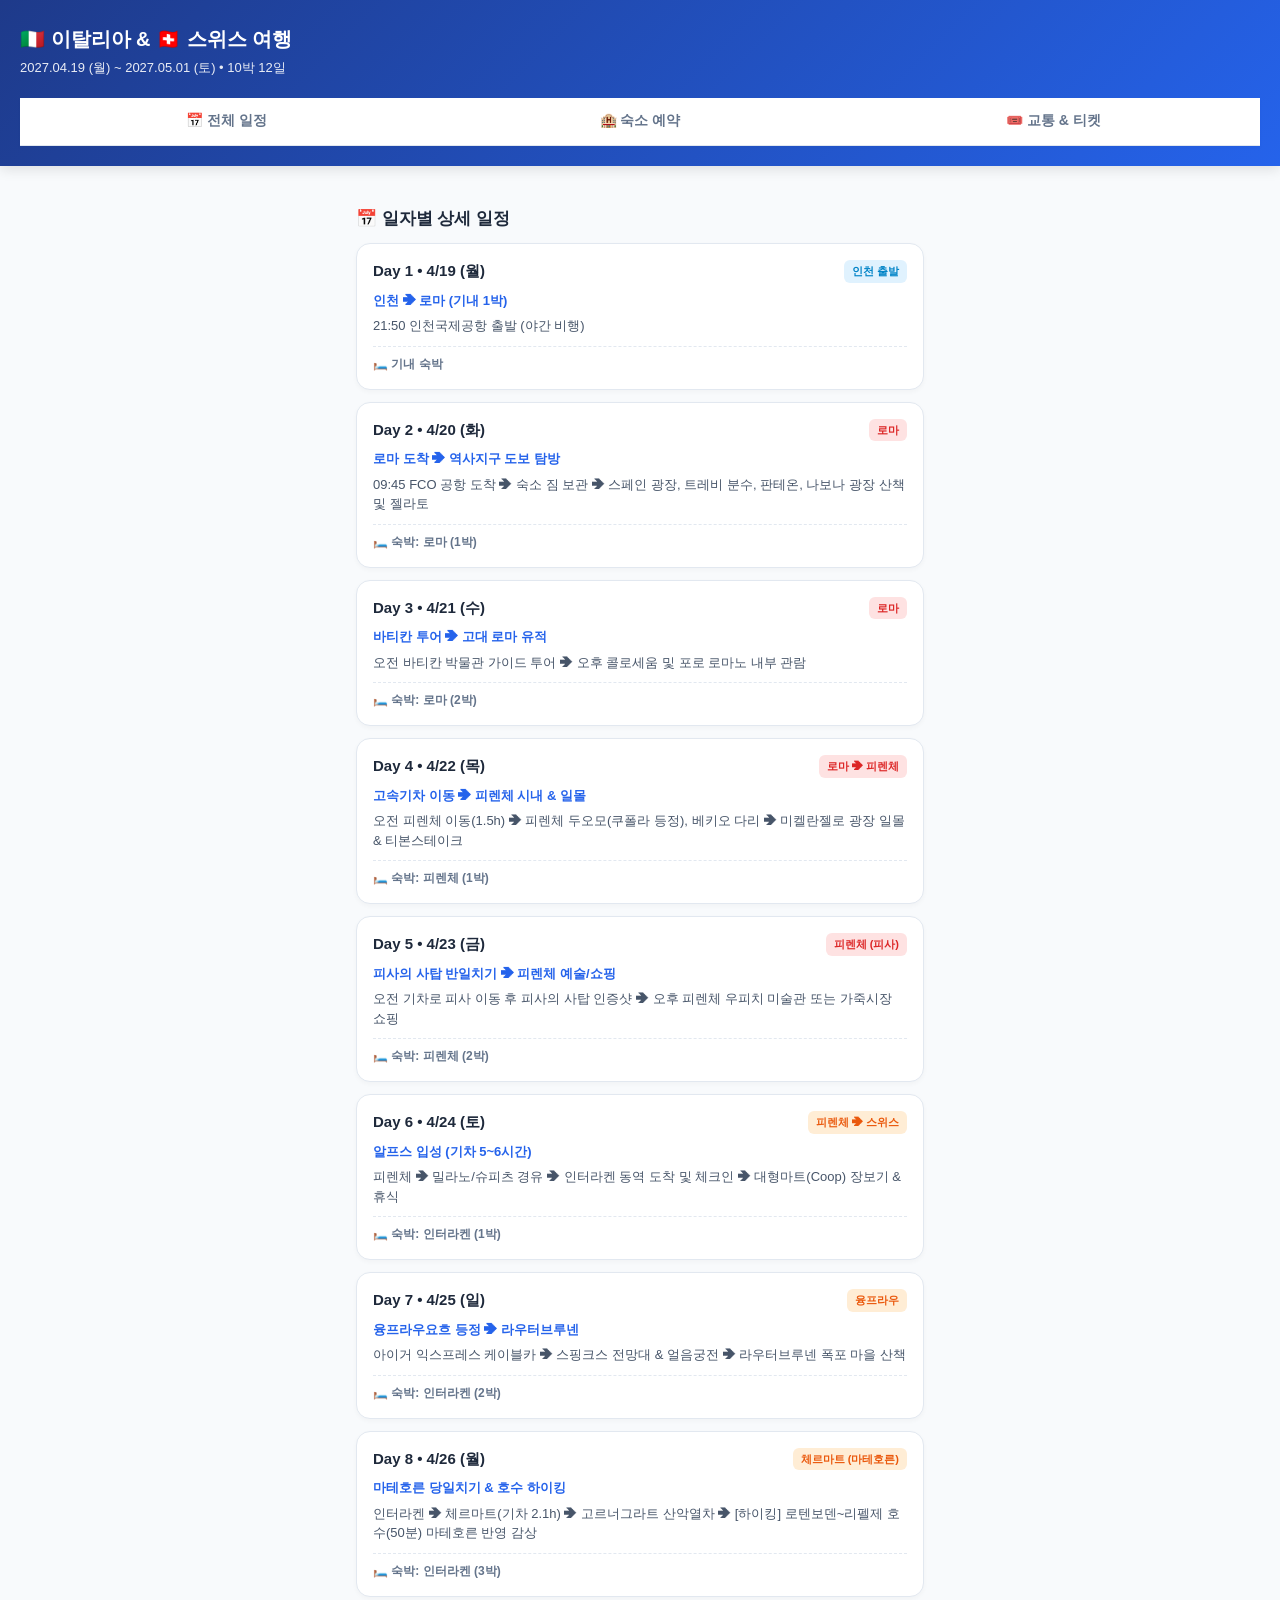
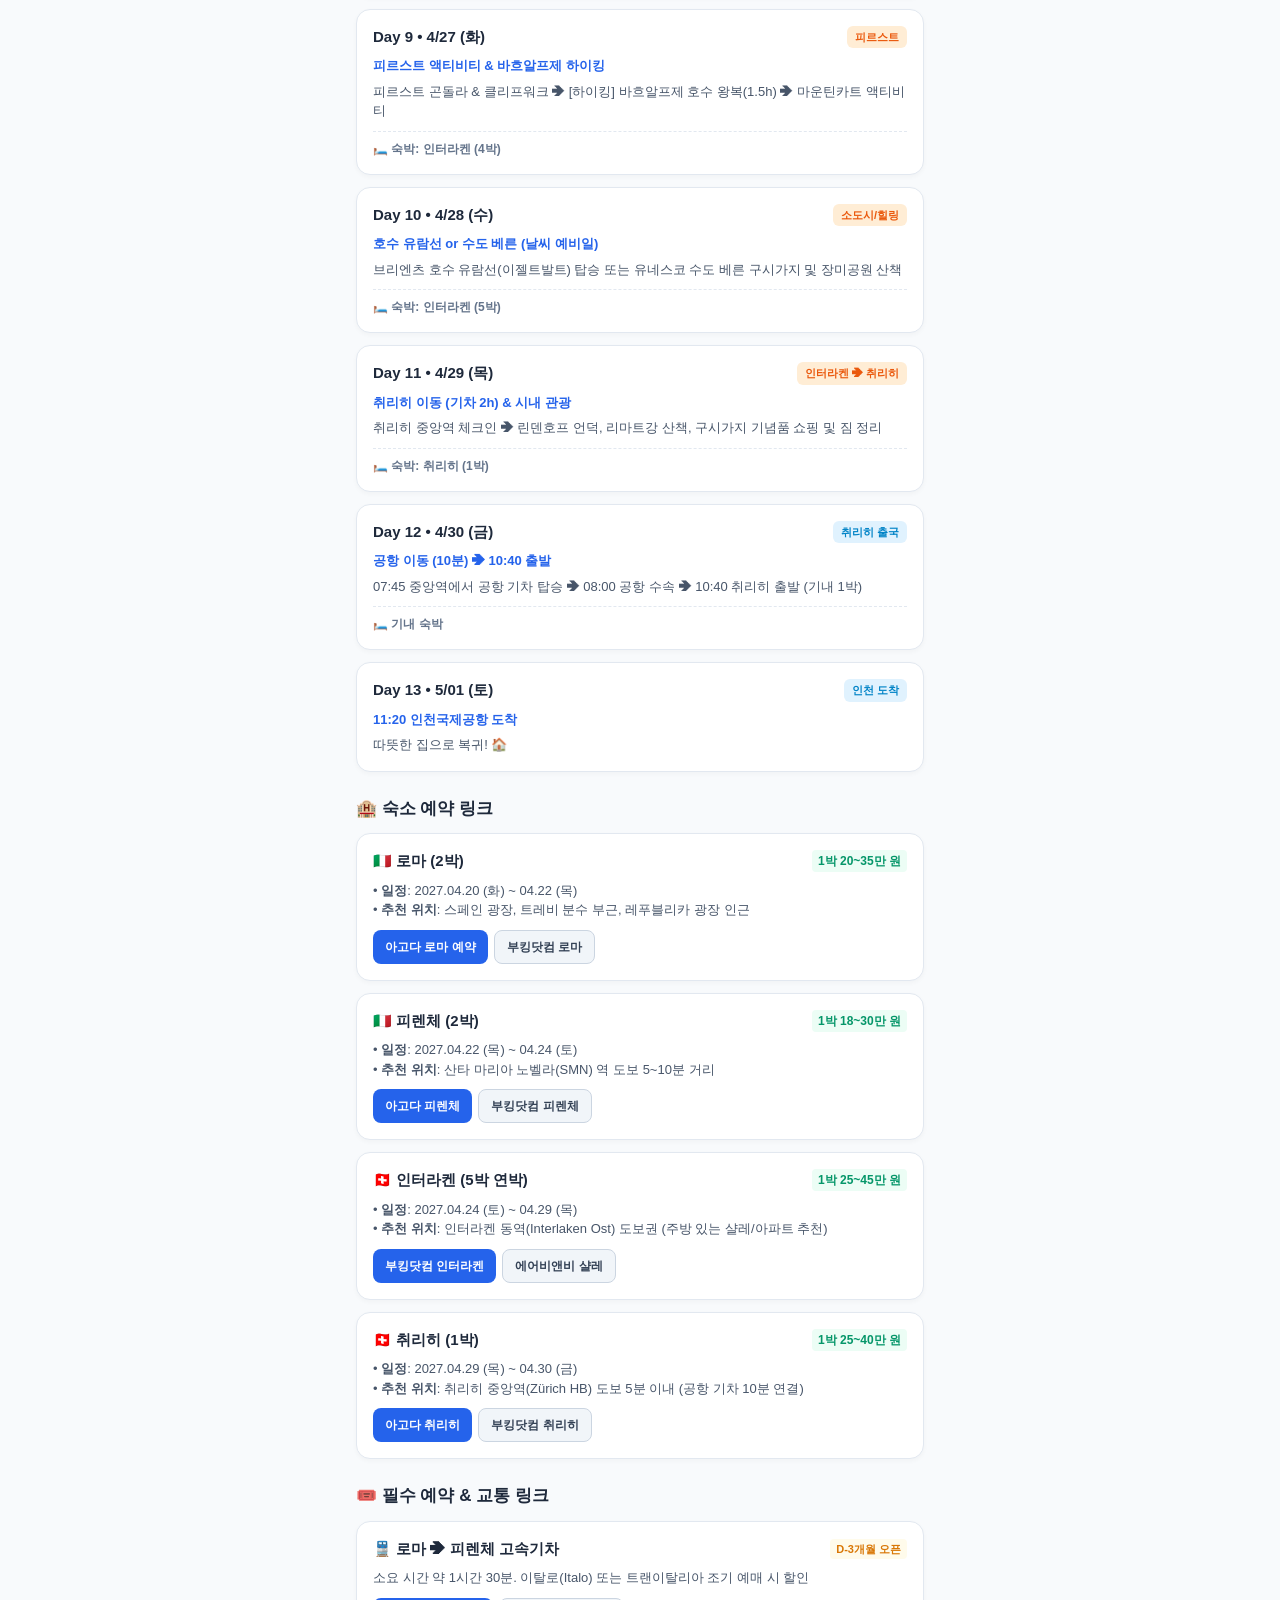
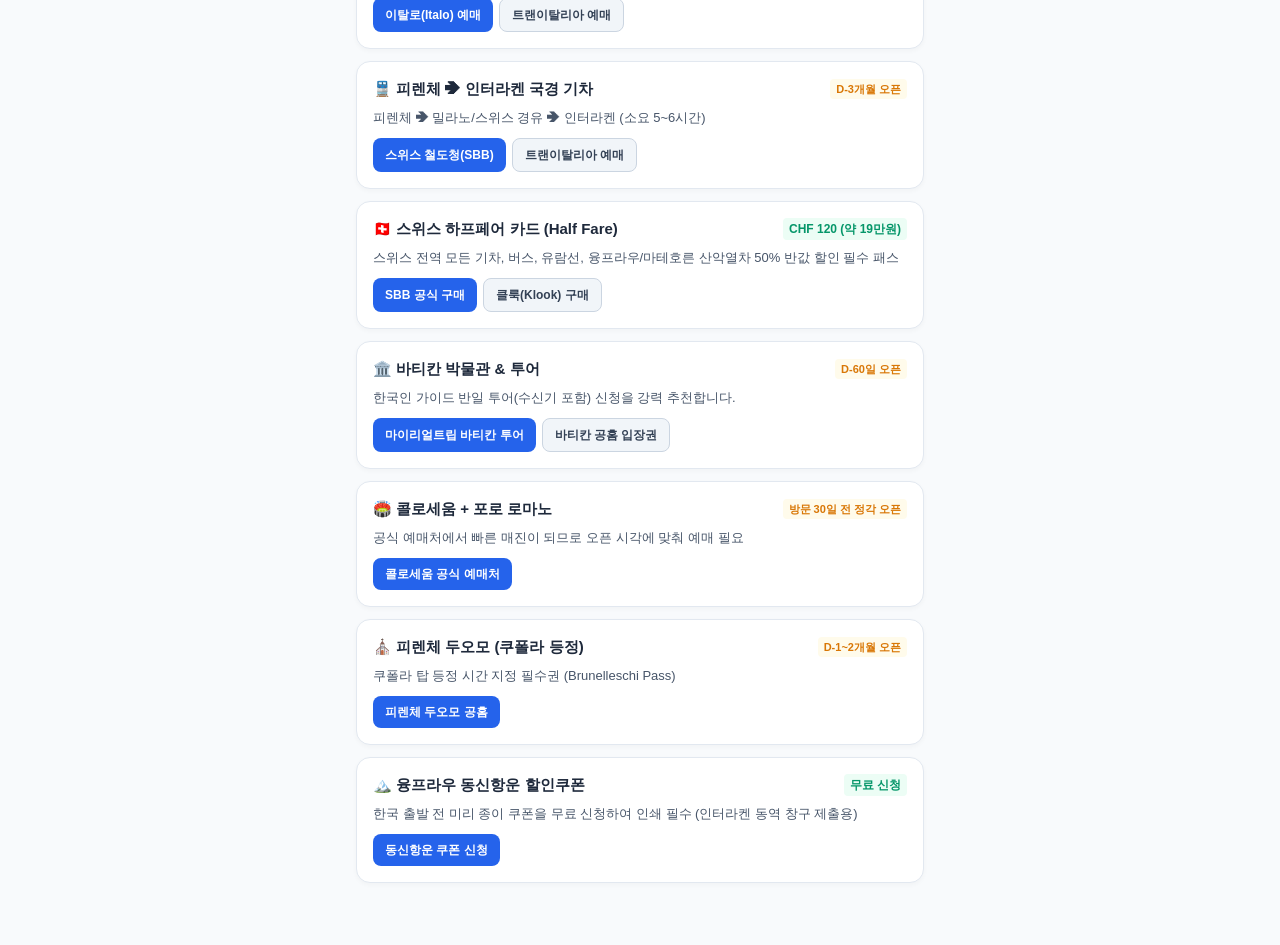
==== travel.html @ 0c8acf74 "Add files via upload" ====
<!DOCTYPE html>
<html lang="ko">
    <head>
        <meta charset="UTF-8">
        <meta
            name="viewport"
            content="width=device-width, initial-scale=1.0, maximum-scale=1.0, user-scalable=no">
        <title>이탈리아 & 스위스 10박 12일 여행 가이드</title>
        <style>
            :root {
                --primary: #2563eb;
                --primary-dark: #1d4ed8;
                --bg: #f8fafc;
                --card-bg: #ffffff;
                --text: #1e293b;
                --text-muted: #64748b;
                --border: #e2e8f0;
                --accent-it: #dc2626;
                --accent-ch: #ea580c;
            }
            * {
                box-sizing: border-box;
                margin: 0;
                padding: 0;
                -webkit-tap-highlight-color: transparent;
            }
            body {
                font-family: -apple-system, BlinkMacSystemFont, "Apple SD Gothic Neo", "Pretendard", "Malgun Gothic", sans-serif;
                background-color: var(--bg);
                color: var(--text);
                line-height: 1.5;
                padding-bottom: 50px;
            }
            header {
                background: linear-gradient(135deg, #1e3a8a, #2563eb);
                color: white;
                padding: 24px 20px 20px;
                position: sticky;
                top: 0;
                z-index: 100;
                box-shadow: 0 4px 12px rgba(0,0,0,0.1);
            }
            header h1 {
                font-size: 20px;
                font-weight: 800;
                margin-bottom: 4px;
            }
            header p {
                font-size: 13px;
                opacity: 0.9;
            }

            .nav-tabs {
                display: flex;
                background: white;
                border-bottom: 1px solid var(--border);
                position: sticky;
                top: 73px;
                z-index: 99;
                box-shadow: 0 2px 4px rgba(0,0,0,0.03);
            }
            .nav-tab {
                flex: 1;
                text-align: center;
                padding: 12px 0;
                font-size: 14px;
                font-weight: 700;
                color: var(--text-muted);
                text-decoration: none;
                border-bottom: 2px solid transparent;
            }
            /* .nav-tab.active {
                color: var(--primary);
                border-bottom-color: var(--primary);
            } */

            .container {
                padding: 16px 16px 0;
                max-width: 600px;
                margin: 0 auto;
            }
            .section-title {
                font-size: 17px;
                font-weight: 800;
                margin: 24px 0 12px;
                display: flex;
                align-items: center;
                gap: 6px;
            }

            /* 카드 스타일 */
            .card {
                background: var(--card-bg);
                border-radius: 14px;
                padding: 16px;
                margin-bottom: 12px;
                border: 1px solid var(--border);
                box-shadow: 0 2px 5px rgba(0,0,0,0.03);
            }
            .day-header {
                display: flex;
                justify-content: space-between;
                align-items: center;
                margin-bottom: 8px;
            }
            .badge {
                font-size: 11px;
                font-weight: 700;
                padding: 3px 8px;
                border-radius: 6px;
            }
            .badge-it {
                background: #fee2e2;
                color: var(--accent-it);
            }
            .badge-ch {
                background: #ffedd5;
                color: var(--accent-ch);
            }
            .badge-flight {
                background: #e0f2fe;
                color: #0284c7;
            }

            .day-title {
                font-size: 15px;
                font-weight: 700;
                color: var(--text);
            }
            .day-date {
                font-size: 12px;
                color: var(--text-muted);
            }
            .day-route {
                font-size: 13px;
                font-weight: 600;
                color: var(--primary);
                margin: 4px 0 6px;
            }
            .day-desc {
                font-size: 13px;
                color: #475569;
            }
            .day-stay {
                margin-top: 10px;
                padding-top: 8px;
                border-top: 1px dashed var(--border);
                font-size: 12px;
                font-weight: 600;
                color: #64748b;
                display: flex;
                align-items: center;
                gap: 4px;
            }

            /* 예약 링크 및 버튼 */
            .btn-group {
                display: flex;
                flex-wrap: wrap;
                gap: 6px;
                margin-top: 10px;
            }
            .btn {
                display: inline-flex;
                align-items: center;
                gap: 4px;
                background-color: #f1f5f9;
                color: #334155;
                font-size: 12px;
                font-weight: 700;
                padding: 7px 12px;
                border-radius: 8px;
                text-decoration: none;
                border: 1px solid #cbd5e1;
            }
            .btn-primary {
                background-color: var(--primary);
                color: white;
                border: none;
            }
            .btn:active {
                opacity: 0.8;
            }

            /* 가격 및 비고 태그 */
            .price-tag {
                font-size: 12px;
                font-weight: 700;
                color: #059669;
                background: #ecfdf5;
                padding: 2px 6px;
                border-radius: 4px;
            }
            .timing-tag {
                font-size: 11px;
                color: #d97706;
                background: #fffbeb;
                padding: 2px 6px;
                border-radius: 4px;
                font-weight: 600;
            }
        </style>
    </head>
    <body>

        <header>
            <h1>🇮🇹 이탈리아 & 🇨🇭 스위스 여행</h1>
            <p>2027.04.19 (월) ~ 2027.05.01 (토) • 10박 12일</p>
            <nav class="nav-tabs" style="margin-top: 20px;">
                <a href="#schedule" class="nav-tab active">📅 전체 일정</a>
                <a href="#stays" class="nav-tab">🏨 숙소 예약</a>
                <a href="#tickets" class="nav-tab">🎟️ 교통 & 티켓</a>
            </nav>
        </header>

        

        <div class="container">

            <!-- 1. 일자별 상세 일정 -->
            <h2 class="section-title" id="schedule">📅 일자별 상세 일정</h2>

            <div class="card">
                <div class="day-header">
                    <span class="day-title">Day 1 • 4/19 (월)</span>
                    <span class="badge badge-flight">인천 출발</span>
                </div>
                <div class="day-route">인천 ➔ 로마 (기내 1박)</div>
                <div class="day-desc">21:50 인천국제공항 출발 (야간 비행)</div>
                <div class="day-stay">🛏️ 기내 숙박</div>
            </div>

            <div class="card">
                <div class="day-header">
                    <span class="day-title">Day 2 • 4/20 (화)</span>
                    <span class="badge badge-it">로마</span>
                </div>
                <div class="day-route">로마 도착 ➔ 역사지구 도보 탐방</div>
                <div class="day-desc">09:45 FCO 공항 도착 ➔ 숙소 짐 보관 ➔ 스페인 광장, 트레비 분수, 판테온, 나보나 광장 산책 및 젤라토</div>
                <div class="day-stay">🛏️ 숙박: 로마 (1박)</div>
            </div>

            <div class="card">
                <div class="day-header">
                    <span class="day-title">Day 3 • 4/21 (수)</span>
                    <span class="badge badge-it">로마</span>
                </div>
                <div class="day-route">바티칸 투어 ➔ 고대 로마 유적</div>
                <div class="day-desc">오전 바티칸 박물관 가이드 투어 ➔ 오후 콜로세움 및 포로 로마노 내부 관람</div>
                <div class="day-stay">🛏️ 숙박: 로마 (2박)</div>
            </div>

            <div class="card">
                <div class="day-header">
                    <span class="day-title">Day 4 • 4/22 (목)</span>
                    <span class="badge badge-it">로마 ➔ 피렌체</span>
                </div>
                <div class="day-route">고속기차 이동 ➔ 피렌체 시내 & 일몰</div>
                <div class="day-desc">오전 피렌체 이동(1.5h) ➔ 피렌체 두오모(쿠폴라 등정), 베키오 다리 ➔ 미켈란젤로 광장 일몰 & 티본스테이크</div>
                <div class="day-stay">🛏️ 숙박: 피렌체 (1박)</div>
            </div>

            <div class="card">
                <div class="day-header">
                    <span class="day-title">Day 5 • 4/23 (금)</span>
                    <span class="badge badge-it">피렌체 (피사)</span>
                </div>
                <div class="day-route">피사의 사탑 반일치기 ➔ 피렌체 예술/쇼핑</div>
                <div class="day-desc">오전 기차로 피사 이동 후 피사의 사탑 인증샷 ➔ 오후 피렌체 우피치 미술관 또는 가죽시장 쇼핑</div>
                <div class="day-stay">🛏️ 숙박: 피렌체 (2박)</div>
            </div>

            <div class="card">
                <div class="day-header">
                    <span class="day-title">Day 6 • 4/24 (토)</span>
                    <span class="badge badge-ch">피렌체 ➔ 스위스</span>
                </div>
                <div class="day-route">알프스 입성 (기차 5~6시간)</div>
                <div class="day-desc">피렌체 ➔ 밀라노/슈피츠 경유 ➔ 인터라켄 동역 도착 및 체크인 ➔ 대형마트(Coop) 장보기 & 휴식</div>
                <div class="day-stay">🛏️ 숙박: 인터라켄 (1박)</div>
            </div>

            <div class="card">
                <div class="day-header">
                    <span class="day-title">Day 7 • 4/25 (일)</span>
                    <span class="badge badge-ch">융프라우</span>
                </div>
                <div class="day-route">융프라우요흐 등정 ➔ 라우터브루넨</div>
                <div class="day-desc">아이거 익스프레스 케이블카 ➔ 스핑크스 전망대 & 얼음궁전 ➔ 라우터브루넨 폭포 마을 산책</div>
                <div class="day-stay">🛏️ 숙박: 인터라켄 (2박)</div>
            </div>

            <div class="card">
                <div class="day-header">
                    <span class="day-title">Day 8 • 4/26 (월)</span>
                    <span class="badge badge-ch">체르마트 (마테호른)</span>
                </div>
                <div class="day-route">마테호른 당일치기 & 호수 하이킹</div>
                <div class="day-desc">인터라켄 ➔ 체르마트(기차 2.1h) ➔ 고르너그라트 산악열차 ➔ [하이킹] 로텐보덴~리펠제 호수(50분) 마테호른 반영 감상</div>
                <div class="day-stay">🛏️ 숙박: 인터라켄 (3박)</div>
            </div>

            <div class="card">
                <div class="day-header">
                    <span class="day-title">Day 9 • 4/27 (화)</span>
                    <span class="badge badge-ch">피르스트</span>
                </div>
                <div class="day-route">피르스트 액티비티 & 바흐알프제 하이킹</div>
                <div class="day-desc">피르스트 곤돌라 & 클리프워크 ➔ [하이킹] 바흐알프제 호수 왕복(1.5h) ➔ 마운틴카트 액티비티</div>
                <div class="day-stay">🛏️ 숙박: 인터라켄 (4박)</div>
            </div>

            <div class="card">
                <div class="day-header">
                    <span class="day-title">Day 10 • 4/28 (수)</span>
                    <span class="badge badge-ch">소도시/힐링</span>
                </div>
                <div class="day-route">호수 유람선 or 수도 베른 (날씨 예비일)</div>
                <div class="day-desc">브리엔츠 호수 유람선(이젤트발트) 탑승 또는 유네스코 수도 베른 구시가지 및 장미공원 산책</div>
                <div class="day-stay">🛏️ 숙박: 인터라켄 (5박)</div>
            </div>

            <div class="card">
                <div class="day-header">
                    <span class="day-title">Day 11 • 4/29 (목)</span>
                    <span class="badge badge-ch">인터라켄 ➔ 취리히</span>
                </div>
                <div class="day-route">취리히 이동 (기차 2h) & 시내 관광</div>
                <div class="day-desc">취리히 중앙역 체크인 ➔ 린덴호프 언덕, 리마트강 산책, 구시가지 기념품 쇼핑 및 짐 정리</div>
                <div class="day-stay">🛏️ 숙박: 취리히 (1박)</div>
            </div>

            <div class="card">
                <div class="day-header">
                    <span class="day-title">Day 12 • 4/30 (금)</span>
                    <span class="badge badge-flight">취리히 출국</span>
                </div>
                <div class="day-route">공항 이동 (10분) ➔ 10:40 출발</div>
                <div class="day-desc">07:45 중앙역에서 공항 기차 탑승 ➔ 08:00 공항 수속 ➔ 10:40 취리히 출발 (기내 1박)</div>
                <div class="day-stay">🛏️ 기내 숙박</div>
            </div>

            <div class="card">
                <div class="day-header">
                    <span class="day-title">Day 13 • 5/01 (토)</span>
                    <span class="badge badge-flight">인천 도착</span>
                </div>
                <div class="day-route">11:20 인천국제공항 도착</div>
                <div class="day-desc">따뜻한 집으로 복귀! 🏠</div>
            </div>

            <!-- 2. 숙소 예약 관리 & 링크 -->
            <h2 class="section-title" id="stays">🏨 숙소 예약 링크</h2>

            <div class="card">
                <div class="day-header">
                    <span class="day-title">🇮🇹 로마 (2박)</span>
                    <span class="price-tag">1박 20~35만 원</span>
                </div>
                <div class="day-desc">
                    •
                    <b>일정</b>: 2027.04.20 (화) ~ 04.22 (목)<br>
                    •
                    <b>추천 위치</b>: 스페인 광장, 트레비 분수 부근, 레푸블리카 광장 인근
                </div>
                <div class="btn-group">
                    <a href="https://www.agoda.com" target="_blank" class="btn btn-primary">아고다 로마 예약</a>
                    <a href="https://www.booking.com" target="_blank" class="btn">부킹닷컴 로마</a>
                </div>
            </div>

            <div class="card">
                <div class="day-header">
                    <span class="day-title">🇮🇹 피렌체 (2박)</span>
                    <span class="price-tag">1박 18~30만 원</span>
                </div>
                <div class="day-desc">
                    •
                    <b>일정</b>: 2027.04.22 (목) ~ 04.24 (토)<br>
                    •
                    <b>추천 위치</b>: 산타 마리아 노벨라(SMN) 역 도보 5~10분 거리
                </div>
                <div class="btn-group">
                    <a href="https://www.agoda.com" target="_blank" class="btn btn-primary">아고다 피렌체</a>
                    <a href="https://www.booking.com" target="_blank" class="btn">부킹닷컴 피렌체</a>
                </div>
            </div>

            <div class="card">
                <div class="day-header">
                    <span class="day-title">🇨🇭 인터라켄 (5박 연박)</span>
                    <span class="price-tag">1박 25~45만 원</span>
                </div>
                <div class="day-desc">
                    •
                    <b>일정</b>: 2027.04.24 (토) ~ 04.29 (목)<br>
                    •
                    <b>추천 위치</b>: 인터라켄 동역(Interlaken Ost) 도보권 (주방 있는 샬레/아파트 추천)
                </div>
                <div class="btn-group">
                    <a href="https://www.booking.com" target="_blank" class="btn btn-primary">부킹닷컴 인터라켄</a>
                    <a href="https://www.airbnb.co.kr" target="_blank" class="btn">에어비앤비 샬레</a>
                </div>
            </div>

            <div class="card">
                <div class="day-header">
                    <span class="day-title">🇨🇭 취리히 (1박)</span>
                    <span class="price-tag">1박 25~40만 원</span>
                </div>
                <div class="day-desc">
                    •
                    <b>일정</b>: 2027.04.29 (목) ~ 04.30 (금)<br>
                    •
                    <b>추천 위치</b>: 취리히 중앙역(Zürich HB) 도보 5분 이내 (공항 기차 10분 연결)
                </div>
                <div class="btn-group">
                    <a href="https://www.agoda.com" target="_blank" class="btn btn-primary">아고다 취리히</a>
                    <a href="https://www.booking.com" target="_blank" class="btn">부킹닷컴 취리히</a>
                </div>
            </div>

            <!-- 3. 사전 예약 & 티켓 링크 -->
            <h2 class="section-title" id="tickets">🎟️ 필수 예약 & 교통 링크</h2>

            <!-- 이탈리아 교통 -->
            <div class="card">
                <div class="day-header">
                    <span class="day-title">🚆 로마 ➔ 피렌체 고속기차</span>
                    <span class="timing-tag">D-3개월 오픈</span>
                </div>
                <div class="day-desc">소요 시간 약 1시간 30분. 이탈로(Italo) 또는 트랜이탈리아 조기 예매 시 할인</div>
                <div class="btn-group">
                    <a href="https://www.italotreno.it/en" target="_blank" class="btn btn-primary">이탈로(Italo) 예매</a>
                    <a href="https://www.trenitalia.com/en.html" target="_blank" class="btn">트랜이탈리아 예매</a>
                </div>
            </div>

            <!-- 스위스 이동 기차 -->
            <div class="card">
                <div class="day-header">
                    <span class="day-title">🚆 피렌체 ➔ 인터라켄 국경 기차</span>
                    <span class="timing-tag">D-3개월 오픈</span>
                </div>
                <div class="day-desc">피렌체 ➔ 밀라노/스위스 경유 ➔ 인터라켄 (소요 5~6시간)</div>
                <div class="btn-group">
                    <a href="https://www.sbb.ch/en" target="_blank" class="btn btn-primary">스위스 철도청(SBB)</a>
                    <a href="https://www.trenitalia.com/en.html" target="_blank" class="btn">트랜이탈리아 예매</a>
                </div>
            </div>

            <!-- 스위스 하프페어 카드 -->
            <div class="card">
                <div class="day-header">
                    <span class="day-title">🇨🇭 스위스 하프페어 카드 (Half Fare)</span>
                    <span class="price-tag">CHF 120 (약 19만원)</span>
                </div>
                <div class="day-desc">스위스 전역 모든 기차, 버스, 유람선, 융프라우/마테호른 산악열차 50% 반값 할인 필수 패스</div>
                <div class="btn-group">
                    <a
                        href="https://www.sbb.ch/en/tickets-offers/tickets/guests-abroad/swiss-halffare-card.html"
                        target="_blank"
                        class="btn btn-primary">SBB 공식 구매</a>
                    <a href="https://www.klook.com" target="_blank" class="btn">클룩(Klook) 구매</a>
                </div>
            </div>

            <!-- 바티칸 박물관 -->
            <div class="card">
                <div class="day-header">
                    <span class="day-title">🏛️ 바티칸 박물관 & 투어</span>
                    <span class="timing-tag">D-60일 오픈</span>
                </div>
                <div class="day-desc">한국인 가이드 반일 투어(수신기 포함) 신청을 강력 추천합니다.</div>
                <div class="btn-group">
                    <a href="https://www.myrealtrip.com" target="_blank" class="btn btn-primary">마이리얼트립 바티칸 투어</a>
                    <a href="https://tickets.museivaticani.va/" target="_blank" class="btn">바티칸 공홈 입장권</a>
                </div>
            </div>

            <!-- 콜로세움 -->
            <div class="card">
                <div class="day-header">
                    <span class="day-title">🏟️ 콜로세움 + 포로 로마노</span>
                    <span class="timing-tag">방문 30일 전 정각 오픈</span>
                </div>
                <div class="day-desc">공식 예매처에서 빠른 매진이 되므로 오픈 시각에 맞춰 예매 필요</div>
                <div class="btn-group">
                    <a
                        href="https://ticketing.colosseo.it/"
                        target="_blank"
                        class="btn btn-primary">콜로세움 공식 예매처</a>
                </div>
            </div>

            <!-- 피렌체 두오모 -->
            <div class="card">
                <div class="day-header">
                    <span class="day-title">⛪ 피렌체 두오모 (쿠폴라 등정)</span>
                    <span class="timing-tag">D-1~2개월 오픈</span>
                </div>
                <div class="day-desc">쿠폴라 탑 등정 시간 지정 필수권 (Brunelleschi Pass)</div>
                <div class="btn-group">
                    <a
                        href="https://duomo.firenze.it/en/home"
                        target="_blank"
                        class="btn btn-primary">피렌체 두오모 공홈</a>
                </div>
            </div>

            <!-- 융프라우 할인쿠폰 -->
            <div class="card">
                <div class="day-header">
                    <span class="day-title">🏔️ 융프라우 동신항운 할인쿠폰</span>
                    <span class="price-tag">무료 신청</span>
                </div>
                <div class="day-desc">한국 출발 전 미리 종이 쿠폰을 무료 신청하여 인쇄 필수 (인터라켄 동역 창구 제출용)</div>
                <div class="btn-group">
                    <a href="https://www.jungfrau.co.kr/" target="_blank" class="btn btn-primary">동신항운 쿠폰 신청</a>
                </div>
            </div>

        </div>

    </body>
</html>
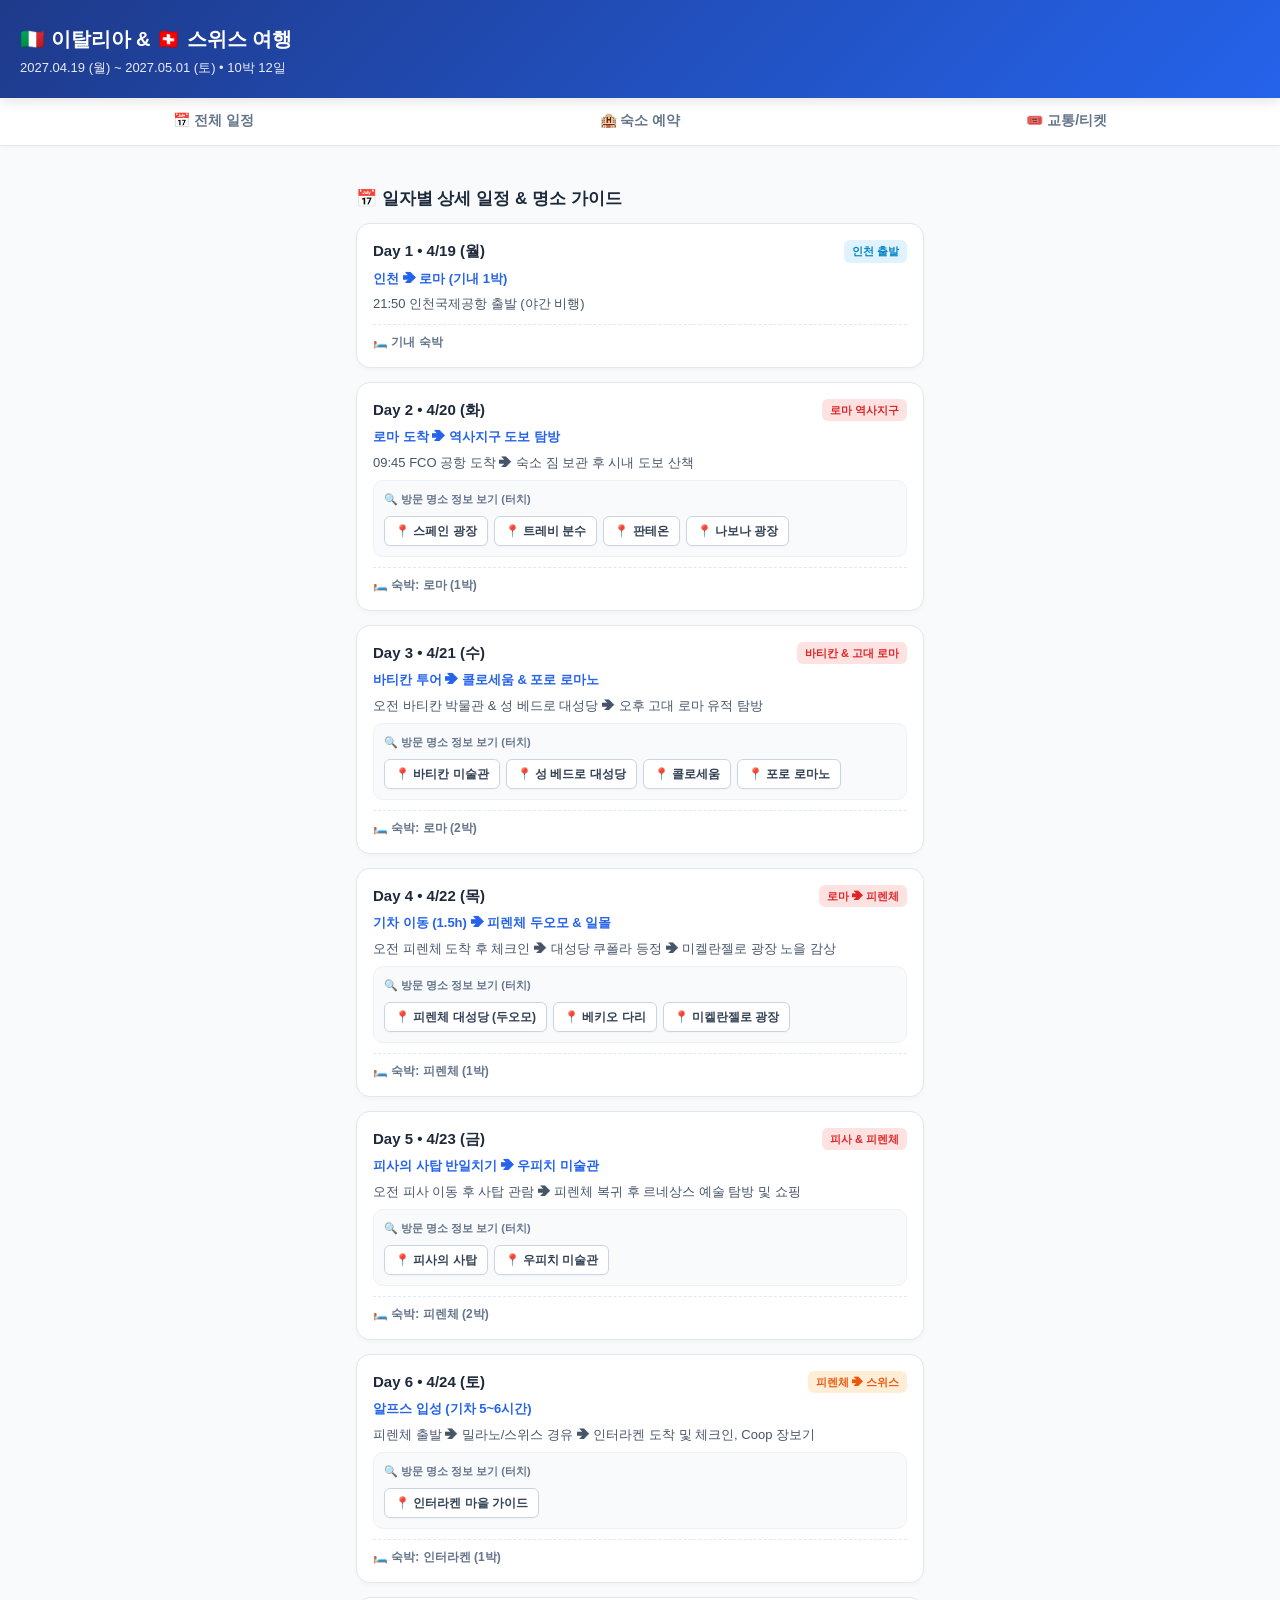
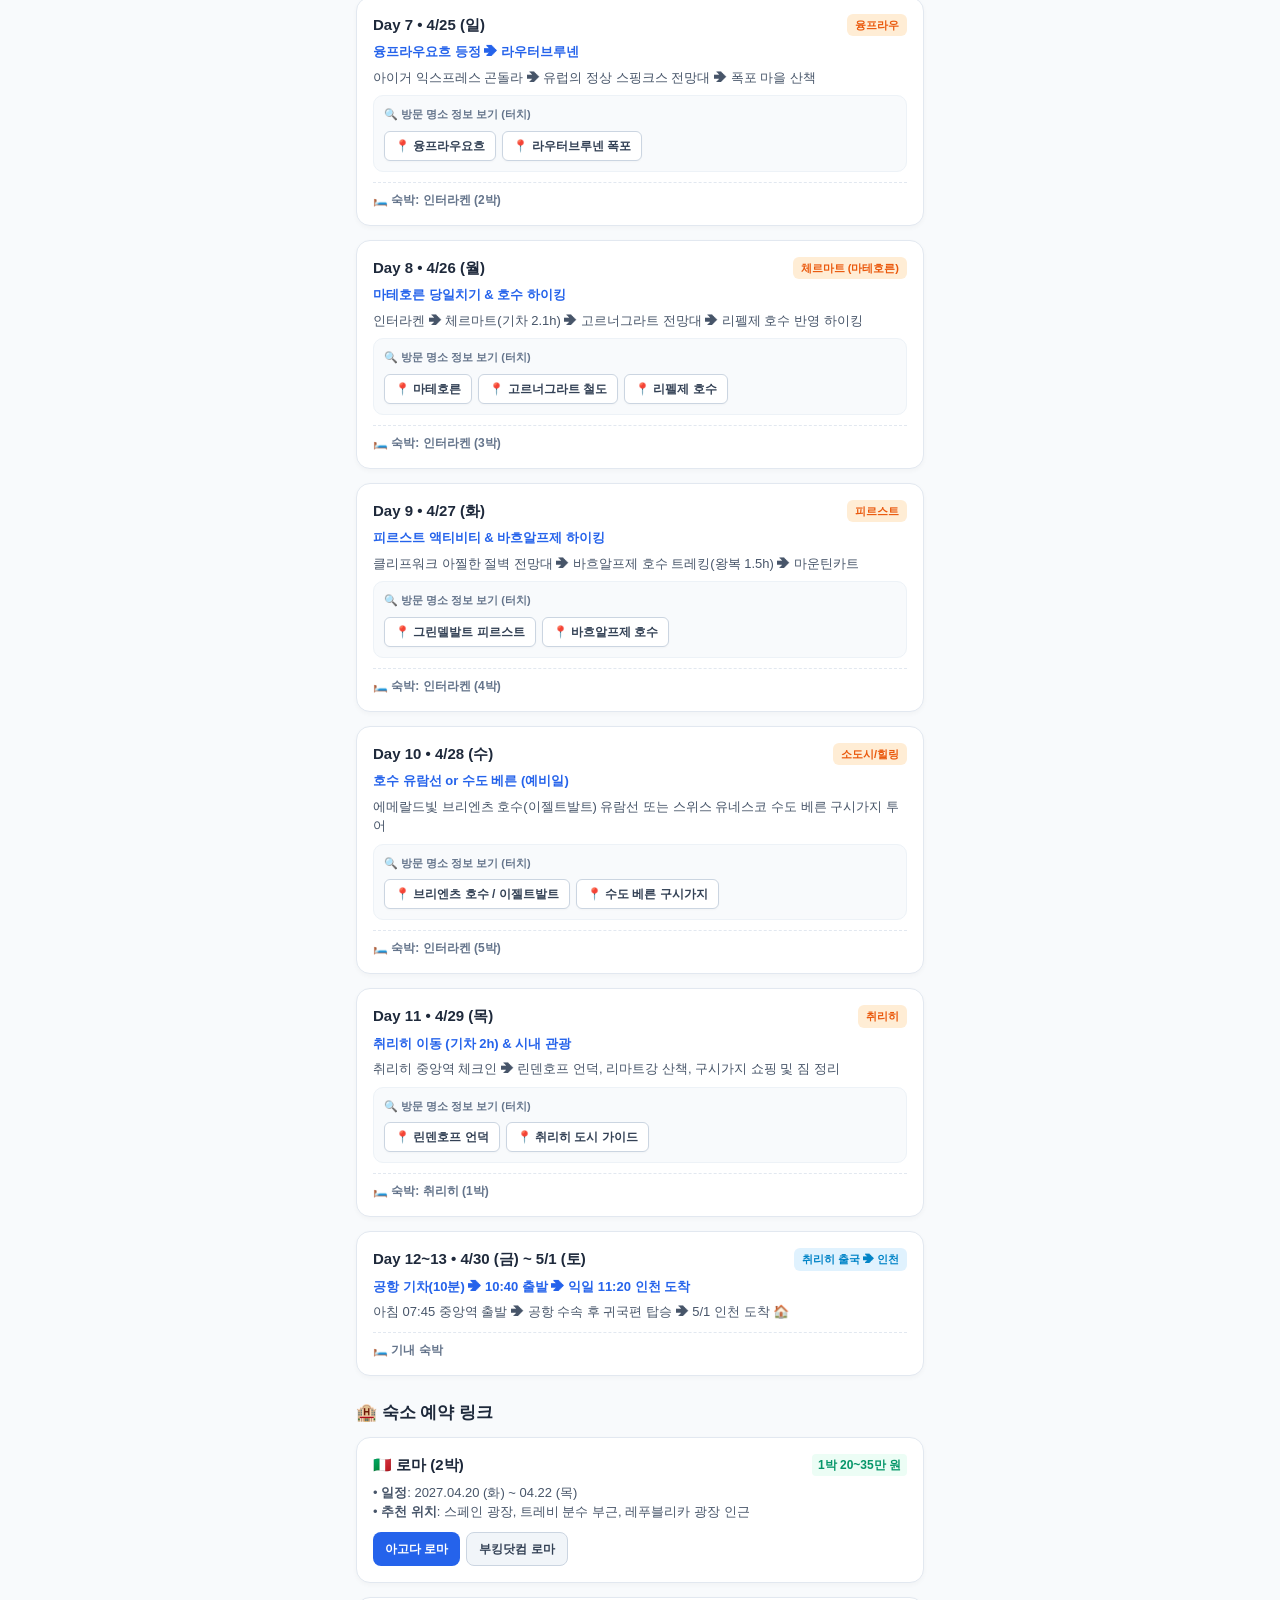
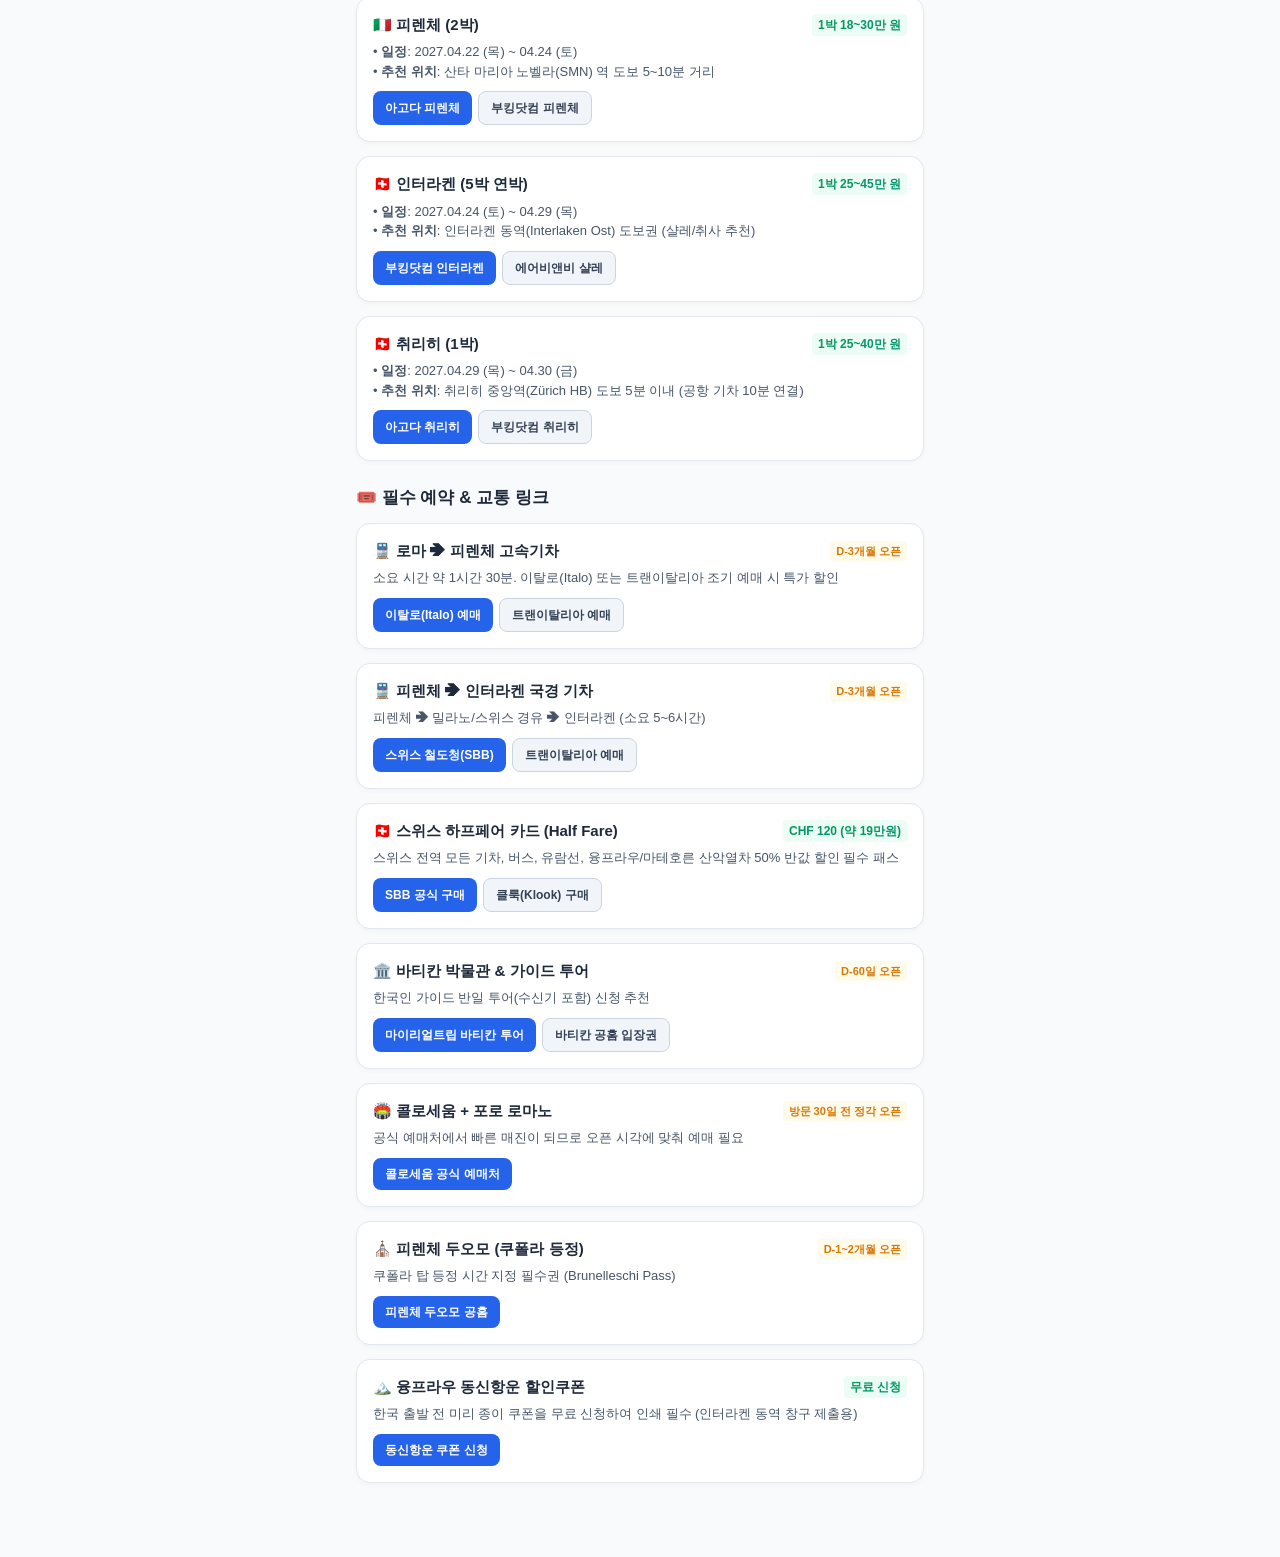
==== commit cfab1386: "travel.html" ====
--- a/travel.html
+++ b/travel.html
@@ -1,526 +1,566 @@
 <!DOCTYPE html>
 <html lang="ko">
-    <head>
-        <meta charset="UTF-8">
-        <meta
-            name="viewport"
-            content="width=device-width, initial-scale=1.0, maximum-scale=1.0, user-scalable=no">
-        <title>이탈리아 & 스위스 10박 12일 여행 가이드</title>
-        <style>
-            :root {
-                --primary: #2563eb;
-                --primary-dark: #1d4ed8;
-                --bg: #f8fafc;
-                --card-bg: #ffffff;
-                --text: #1e293b;
-                --text-muted: #64748b;
-                --border: #e2e8f0;
-                --accent-it: #dc2626;
-                --accent-ch: #ea580c;
-            }
-            * {
-                box-sizing: border-box;
-                margin: 0;
-                padding: 0;
-                -webkit-tap-highlight-color: transparent;
-            }
-            body {
-                font-family: -apple-system, BlinkMacSystemFont, "Apple SD Gothic Neo", "Pretendard", "Malgun Gothic", sans-serif;
-                background-color: var(--bg);
-                color: var(--text);
-                line-height: 1.5;
-                padding-bottom: 50px;
-            }
-            header {
-                background: linear-gradient(135deg, #1e3a8a, #2563eb);
-                color: white;
-                padding: 24px 20px 20px;
-                position: sticky;
-                top: 0;
-                z-index: 100;
-                box-shadow: 0 4px 12px rgba(0,0,0,0.1);
-            }
-            header h1 {
-                font-size: 20px;
-                font-weight: 800;
-                margin-bottom: 4px;
-            }
-            header p {
-                font-size: 13px;
-                opacity: 0.9;
-            }
-
-            .nav-tabs {
-                display: flex;
-                background: white;
-                border-bottom: 1px solid var(--border);
-                position: sticky;
-                top: 73px;
-                z-index: 99;
-                box-shadow: 0 2px 4px rgba(0,0,0,0.03);
-            }
-            .nav-tab {
-                flex: 1;
-                text-align: center;
-                padding: 12px 0;
-                font-size: 14px;
-                font-weight: 700;
-                color: var(--text-muted);
-                text-decoration: none;
-                border-bottom: 2px solid transparent;
-            }
-            /* .nav-tab.active {
-                color: var(--primary);
-                border-bottom-color: var(--primary);
-            } */
-
-            .container {
-                padding: 16px 16px 0;
-                max-width: 600px;
-                margin: 0 auto;
-            }
-            .section-title {
-                font-size: 17px;
-                font-weight: 800;
-                margin: 24px 0 12px;
-                display: flex;
-                align-items: center;
-                gap: 6px;
-            }
-
-            /* 카드 스타일 */
-            .card {
-                background: var(--card-bg);
-                border-radius: 14px;
-                padding: 16px;
-                margin-bottom: 12px;
-                border: 1px solid var(--border);
-                box-shadow: 0 2px 5px rgba(0,0,0,0.03);
-            }
-            .day-header {
-                display: flex;
-                justify-content: space-between;
-                align-items: center;
-                margin-bottom: 8px;
-            }
-            .badge {
-                font-size: 11px;
-                font-weight: 700;
-                padding: 3px 8px;
-                border-radius: 6px;
-            }
-            .badge-it {
-                background: #fee2e2;
-                color: var(--accent-it);
-            }
-            .badge-ch {
-                background: #ffedd5;
-                color: var(--accent-ch);
-            }
-            .badge-flight {
-                background: #e0f2fe;
-                color: #0284c7;
-            }
-
-            .day-title {
-                font-size: 15px;
-                font-weight: 700;
-                color: var(--text);
-            }
-            .day-date {
-                font-size: 12px;
-                color: var(--text-muted);
-            }
-            .day-route {
-                font-size: 13px;
-                font-weight: 600;
-                color: var(--primary);
-                margin: 4px 0 6px;
-            }
-            .day-desc {
-                font-size: 13px;
-                color: #475569;
-            }
-            .day-stay {
-                margin-top: 10px;
-                padding-top: 8px;
-                border-top: 1px dashed var(--border);
-                font-size: 12px;
-                font-weight: 600;
-                color: #64748b;
-                display: flex;
-                align-items: center;
-                gap: 4px;
-            }
-
-            /* 예약 링크 및 버튼 */
-            .btn-group {
-                display: flex;
-                flex-wrap: wrap;
-                gap: 6px;
-                margin-top: 10px;
-            }
-            .btn {
-                display: inline-flex;
-                align-items: center;
-                gap: 4px;
-                background-color: #f1f5f9;
-                color: #334155;
-                font-size: 12px;
-                font-weight: 700;
-                padding: 7px 12px;
-                border-radius: 8px;
-                text-decoration: none;
-                border: 1px solid #cbd5e1;
-            }
-            .btn-primary {
-                background-color: var(--primary);
-                color: white;
-                border: none;
-            }
-            .btn:active {
-                opacity: 0.8;
-            }
-
-            /* 가격 및 비고 태그 */
-            .price-tag {
-                font-size: 12px;
-                font-weight: 700;
-                color: #059669;
-                background: #ecfdf5;
-                padding: 2px 6px;
-                border-radius: 4px;
-            }
-            .timing-tag {
-                font-size: 11px;
-                color: #d97706;
-                background: #fffbeb;
-                padding: 2px 6px;
-                border-radius: 4px;
-                font-weight: 600;
-            }
-        </style>
-    </head>
-    <body>
-
-        <header>
-            <h1>🇮🇹 이탈리아 & 🇨🇭 스위스 여행</h1>
-            <p>2027.04.19 (월) ~ 2027.05.01 (토) • 10박 12일</p>
-            <nav class="nav-tabs" style="margin-top: 20px;">
-                <a href="#schedule" class="nav-tab active">📅 전체 일정</a>
-                <a href="#stays" class="nav-tab">🏨 숙소 예약</a>
-                <a href="#tickets" class="nav-tab">🎟️ 교통 & 티켓</a>
-            </nav>
-        </header>
-
-        
-
-        <div class="container">
-
-            <!-- 1. 일자별 상세 일정 -->
-            <h2 class="section-title" id="schedule">📅 일자별 상세 일정</h2>
-
-            <div class="card">
-                <div class="day-header">
-                    <span class="day-title">Day 1 • 4/19 (월)</span>
-                    <span class="badge badge-flight">인천 출발</span>
-                </div>
-                <div class="day-route">인천 ➔ 로마 (기내 1박)</div>
-                <div class="day-desc">21:50 인천국제공항 출발 (야간 비행)</div>
-                <div class="day-stay">🛏️ 기내 숙박</div>
-            </div>
-
-            <div class="card">
-                <div class="day-header">
-                    <span class="day-title">Day 2 • 4/20 (화)</span>
-                    <span class="badge badge-it">로마</span>
-                </div>
-                <div class="day-route">로마 도착 ➔ 역사지구 도보 탐방</div>
-                <div class="day-desc">09:45 FCO 공항 도착 ➔ 숙소 짐 보관 ➔ 스페인 광장, 트레비 분수, 판테온, 나보나 광장 산책 및 젤라토</div>
-                <div class="day-stay">🛏️ 숙박: 로마 (1박)</div>
-            </div>
-
-            <div class="card">
-                <div class="day-header">
-                    <span class="day-title">Day 3 • 4/21 (수)</span>
-                    <span class="badge badge-it">로마</span>
-                </div>
-                <div class="day-route">바티칸 투어 ➔ 고대 로마 유적</div>
-                <div class="day-desc">오전 바티칸 박물관 가이드 투어 ➔ 오후 콜로세움 및 포로 로마노 내부 관람</div>
-                <div class="day-stay">🛏️ 숙박: 로마 (2박)</div>
-            </div>
-
-            <div class="card">
-                <div class="day-header">
-                    <span class="day-title">Day 4 • 4/22 (목)</span>
-                    <span class="badge badge-it">로마 ➔ 피렌체</span>
-                </div>
-                <div class="day-route">고속기차 이동 ➔ 피렌체 시내 & 일몰</div>
-                <div class="day-desc">오전 피렌체 이동(1.5h) ➔ 피렌체 두오모(쿠폴라 등정), 베키오 다리 ➔ 미켈란젤로 광장 일몰 & 티본스테이크</div>
-                <div class="day-stay">🛏️ 숙박: 피렌체 (1박)</div>
-            </div>
-
-            <div class="card">
-                <div class="day-header">
-                    <span class="day-title">Day 5 • 4/23 (금)</span>
-                    <span class="badge badge-it">피렌체 (피사)</span>
-                </div>
-                <div class="day-route">피사의 사탑 반일치기 ➔ 피렌체 예술/쇼핑</div>
-                <div class="day-desc">오전 기차로 피사 이동 후 피사의 사탑 인증샷 ➔ 오후 피렌체 우피치 미술관 또는 가죽시장 쇼핑</div>
-                <div class="day-stay">🛏️ 숙박: 피렌체 (2박)</div>
-            </div>
-
-            <div class="card">
-                <div class="day-header">
-                    <span class="day-title">Day 6 • 4/24 (토)</span>
-                    <span class="badge badge-ch">피렌체 ➔ 스위스</span>
-                </div>
-                <div class="day-route">알프스 입성 (기차 5~6시간)</div>
-                <div class="day-desc">피렌체 ➔ 밀라노/슈피츠 경유 ➔ 인터라켄 동역 도착 및 체크인 ➔ 대형마트(Coop) 장보기 & 휴식</div>
-                <div class="day-stay">🛏️ 숙박: 인터라켄 (1박)</div>
-            </div>
-
-            <div class="card">
-                <div class="day-header">
-                    <span class="day-title">Day 7 • 4/25 (일)</span>
-                    <span class="badge badge-ch">융프라우</span>
-                </div>
-                <div class="day-route">융프라우요흐 등정 ➔ 라우터브루넨</div>
-                <div class="day-desc">아이거 익스프레스 케이블카 ➔ 스핑크스 전망대 & 얼음궁전 ➔ 라우터브루넨 폭포 마을 산책</div>
-                <div class="day-stay">🛏️ 숙박: 인터라켄 (2박)</div>
-            </div>
-
-            <div class="card">
-                <div class="day-header">
-                    <span class="day-title">Day 8 • 4/26 (월)</span>
-                    <span class="badge badge-ch">체르마트 (마테호른)</span>
-                </div>
-                <div class="day-route">마테호른 당일치기 & 호수 하이킹</div>
-                <div class="day-desc">인터라켄 ➔ 체르마트(기차 2.1h) ➔ 고르너그라트 산악열차 ➔ [하이킹] 로텐보덴~리펠제 호수(50분) 마테호른 반영 감상</div>
-                <div class="day-stay">🛏️ 숙박: 인터라켄 (3박)</div>
-            </div>
-
-            <div class="card">
-                <div class="day-header">
-                    <span class="day-title">Day 9 • 4/27 (화)</span>
-                    <span class="badge badge-ch">피르스트</span>
-                </div>
-                <div class="day-route">피르스트 액티비티 & 바흐알프제 하이킹</div>
-                <div class="day-desc">피르스트 곤돌라 & 클리프워크 ➔ [하이킹] 바흐알프제 호수 왕복(1.5h) ➔ 마운틴카트 액티비티</div>
-                <div class="day-stay">🛏️ 숙박: 인터라켄 (4박)</div>
-            </div>
-
-            <div class="card">
-                <div class="day-header">
-                    <span class="day-title">Day 10 • 4/28 (수)</span>
-                    <span class="badge badge-ch">소도시/힐링</span>
-                </div>
-                <div class="day-route">호수 유람선 or 수도 베른 (날씨 예비일)</div>
-                <div class="day-desc">브리엔츠 호수 유람선(이젤트발트) 탑승 또는 유네스코 수도 베른 구시가지 및 장미공원 산책</div>
-                <div class="day-stay">🛏️ 숙박: 인터라켄 (5박)</div>
-            </div>
-
-            <div class="card">
-                <div class="day-header">
-                    <span class="day-title">Day 11 • 4/29 (목)</span>
-                    <span class="badge badge-ch">인터라켄 ➔ 취리히</span>
-                </div>
-                <div class="day-route">취리히 이동 (기차 2h) & 시내 관광</div>
-                <div class="day-desc">취리히 중앙역 체크인 ➔ 린덴호프 언덕, 리마트강 산책, 구시가지 기념품 쇼핑 및 짐 정리</div>
-                <div class="day-stay">🛏️ 숙박: 취리히 (1박)</div>
-            </div>
-
-            <div class="card">
-                <div class="day-header">
-                    <span class="day-title">Day 12 • 4/30 (금)</span>
-                    <span class="badge badge-flight">취리히 출국</span>
-                </div>
-                <div class="day-route">공항 이동 (10분) ➔ 10:40 출발</div>
-                <div class="day-desc">07:45 중앙역에서 공항 기차 탑승 ➔ 08:00 공항 수속 ➔ 10:40 취리히 출발 (기내 1박)</div>
-                <div class="day-stay">🛏️ 기내 숙박</div>
-            </div>
-
-            <div class="card">
-                <div class="day-header">
-                    <span class="day-title">Day 13 • 5/01 (토)</span>
-                    <span class="badge badge-flight">인천 도착</span>
-                </div>
-                <div class="day-route">11:20 인천국제공항 도착</div>
-                <div class="day-desc">따뜻한 집으로 복귀! 🏠</div>
-            </div>
-
-            <!-- 2. 숙소 예약 관리 & 링크 -->
-            <h2 class="section-title" id="stays">🏨 숙소 예약 링크</h2>
-
-            <div class="card">
-                <div class="day-header">
-                    <span class="day-title">🇮🇹 로마 (2박)</span>
-                    <span class="price-tag">1박 20~35만 원</span>
-                </div>
-                <div class="day-desc">
-                    •
-                    <b>일정</b>: 2027.04.20 (화) ~ 04.22 (목)<br>
-                    •
-                    <b>추천 위치</b>: 스페인 광장, 트레비 분수 부근, 레푸블리카 광장 인근
-                </div>
-                <div class="btn-group">
-                    <a href="https://www.agoda.com" target="_blank" class="btn btn-primary">아고다 로마 예약</a>
-                    <a href="https://www.booking.com" target="_blank" class="btn">부킹닷컴 로마</a>
-                </div>
-            </div>
-
-            <div class="card">
-                <div class="day-header">
-                    <span class="day-title">🇮🇹 피렌체 (2박)</span>
-                    <span class="price-tag">1박 18~30만 원</span>
-                </div>
-                <div class="day-desc">
-                    •
-                    <b>일정</b>: 2027.04.22 (목) ~ 04.24 (토)<br>
-                    •
-                    <b>추천 위치</b>: 산타 마리아 노벨라(SMN) 역 도보 5~10분 거리
-                </div>
-                <div class="btn-group">
-                    <a href="https://www.agoda.com" target="_blank" class="btn btn-primary">아고다 피렌체</a>
-                    <a href="https://www.booking.com" target="_blank" class="btn">부킹닷컴 피렌체</a>
-                </div>
-            </div>
-
-            <div class="card">
-                <div class="day-header">
-                    <span class="day-title">🇨🇭 인터라켄 (5박 연박)</span>
-                    <span class="price-tag">1박 25~45만 원</span>
-                </div>
-                <div class="day-desc">
-                    •
-                    <b>일정</b>: 2027.04.24 (토) ~ 04.29 (목)<br>
-                    •
-                    <b>추천 위치</b>: 인터라켄 동역(Interlaken Ost) 도보권 (주방 있는 샬레/아파트 추천)
-                </div>
-                <div class="btn-group">
-                    <a href="https://www.booking.com" target="_blank" class="btn btn-primary">부킹닷컴 인터라켄</a>
-                    <a href="https://www.airbnb.co.kr" target="_blank" class="btn">에어비앤비 샬레</a>
-                </div>
-            </div>
-
-            <div class="card">
-                <div class="day-header">
-                    <span class="day-title">🇨🇭 취리히 (1박)</span>
-                    <span class="price-tag">1박 25~40만 원</span>
-                </div>
-                <div class="day-desc">
-                    •
-                    <b>일정</b>: 2027.04.29 (목) ~ 04.30 (금)<br>
-                    •
-                    <b>추천 위치</b>: 취리히 중앙역(Zürich HB) 도보 5분 이내 (공항 기차 10분 연결)
-                </div>
-                <div class="btn-group">
-                    <a href="https://www.agoda.com" target="_blank" class="btn btn-primary">아고다 취리히</a>
-                    <a href="https://www.booking.com" target="_blank" class="btn">부킹닷컴 취리히</a>
-                </div>
-            </div>
-
-            <!-- 3. 사전 예약 & 티켓 링크 -->
-            <h2 class="section-title" id="tickets">🎟️ 필수 예약 & 교통 링크</h2>
-
-            <!-- 이탈리아 교통 -->
-            <div class="card">
-                <div class="day-header">
-                    <span class="day-title">🚆 로마 ➔ 피렌체 고속기차</span>
-                    <span class="timing-tag">D-3개월 오픈</span>
-                </div>
-                <div class="day-desc">소요 시간 약 1시간 30분. 이탈로(Italo) 또는 트랜이탈리아 조기 예매 시 할인</div>
-                <div class="btn-group">
-                    <a href="https://www.italotreno.it/en" target="_blank" class="btn btn-primary">이탈로(Italo) 예매</a>
-                    <a href="https://www.trenitalia.com/en.html" target="_blank" class="btn">트랜이탈리아 예매</a>
-                </div>
-            </div>
-
-            <!-- 스위스 이동 기차 -->
-            <div class="card">
-                <div class="day-header">
-                    <span class="day-title">🚆 피렌체 ➔ 인터라켄 국경 기차</span>
-                    <span class="timing-tag">D-3개월 오픈</span>
-                </div>
-                <div class="day-desc">피렌체 ➔ 밀라노/스위스 경유 ➔ 인터라켄 (소요 5~6시간)</div>
-                <div class="btn-group">
-                    <a href="https://www.sbb.ch/en" target="_blank" class="btn btn-primary">스위스 철도청(SBB)</a>
-                    <a href="https://www.trenitalia.com/en.html" target="_blank" class="btn">트랜이탈리아 예매</a>
-                </div>
-            </div>
-
-            <!-- 스위스 하프페어 카드 -->
-            <div class="card">
-                <div class="day-header">
-                    <span class="day-title">🇨🇭 스위스 하프페어 카드 (Half Fare)</span>
-                    <span class="price-tag">CHF 120 (약 19만원)</span>
-                </div>
-                <div class="day-desc">스위스 전역 모든 기차, 버스, 유람선, 융프라우/마테호른 산악열차 50% 반값 할인 필수 패스</div>
-                <div class="btn-group">
-                    <a
-                        href="https://www.sbb.ch/en/tickets-offers/tickets/guests-abroad/swiss-halffare-card.html"
-                        target="_blank"
-                        class="btn btn-primary">SBB 공식 구매</a>
-                    <a href="https://www.klook.com" target="_blank" class="btn">클룩(Klook) 구매</a>
-                </div>
-            </div>
-
-            <!-- 바티칸 박물관 -->
-            <div class="card">
-                <div class="day-header">
-                    <span class="day-title">🏛️ 바티칸 박물관 & 투어</span>
-                    <span class="timing-tag">D-60일 오픈</span>
-                </div>
-                <div class="day-desc">한국인 가이드 반일 투어(수신기 포함) 신청을 강력 추천합니다.</div>
-                <div class="btn-group">
-                    <a href="https://www.myrealtrip.com" target="_blank" class="btn btn-primary">마이리얼트립 바티칸 투어</a>
-                    <a href="https://tickets.museivaticani.va/" target="_blank" class="btn">바티칸 공홈 입장권</a>
-                </div>
-            </div>
-
-            <!-- 콜로세움 -->
-            <div class="card">
-                <div class="day-header">
-                    <span class="day-title">🏟️ 콜로세움 + 포로 로마노</span>
-                    <span class="timing-tag">방문 30일 전 정각 오픈</span>
-                </div>
-                <div class="day-desc">공식 예매처에서 빠른 매진이 되므로 오픈 시각에 맞춰 예매 필요</div>
-                <div class="btn-group">
-                    <a
-                        href="https://ticketing.colosseo.it/"
-                        target="_blank"
-                        class="btn btn-primary">콜로세움 공식 예매처</a>
-                </div>
-            </div>
-
-            <!-- 피렌체 두오모 -->
-            <div class="card">
-                <div class="day-header">
-                    <span class="day-title">⛪ 피렌체 두오모 (쿠폴라 등정)</span>
-                    <span class="timing-tag">D-1~2개월 오픈</span>
-                </div>
-                <div class="day-desc">쿠폴라 탑 등정 시간 지정 필수권 (Brunelleschi Pass)</div>
-                <div class="btn-group">
-                    <a
-                        href="https://duomo.firenze.it/en/home"
-                        target="_blank"
-                        class="btn btn-primary">피렌체 두오모 공홈</a>
-                </div>
-            </div>
-
-            <!-- 융프라우 할인쿠폰 -->
-            <div class="card">
-                <div class="day-header">
-                    <span class="day-title">🏔️ 융프라우 동신항운 할인쿠폰</span>
-                    <span class="price-tag">무료 신청</span>
-                </div>
-                <div class="day-desc">한국 출발 전 미리 종이 쿠폰을 무료 신청하여 인쇄 필수 (인터라켄 동역 창구 제출용)</div>
-                <div class="btn-group">
-                    <a href="https://www.jungfrau.co.kr/" target="_blank" class="btn btn-primary">동신항운 쿠폰 신청</a>
-                </div>
-            </div>
-
-        </div>
-
-    </body>
-</html>+<head>
+  <meta charset="UTF-8">
+  <meta name="viewport" content="width=device-width, initial-scale=1.0, maximum-scale=1.0, user-scalable=no">
+  <title>이탈리아 & 스위스 10박 12일 여행 가이드</title>
+  <style>
+    :root {
+      --primary: #2563eb;
+      --primary-dark: #1d4ed8;
+      --bg: #f8fafc;
+      --card-bg: #ffffff;
+      --text: #1e293b;
+      --text-muted: #64748b;
+      --border: #e2e8f0;
+      --accent-it: #dc2626;
+      --accent-ch: #ea580c;
+      --spot-bg: #f1f5f9;
+    }
+    * { box-sizing: border-box; margin: 0; padding: 0; -webkit-tap-highlight-color: transparent; }
+    body {
+      font-family: -apple-system, BlinkMacSystemFont, "Apple SD Gothic Neo", "Pretendard", "Malgun Gothic", sans-serif;
+      background-color: var(--bg);
+      color: var(--text);
+      line-height: 1.5;
+      padding-bottom: 60px;
+    }
+    header {
+      background: linear-gradient(135deg, #1e3a8a, #2563eb);
+      color: white;
+      padding: 24px 20px 20px;
+      position: sticky;
+      top: 0;
+      z-index: 100;
+      box-shadow: 0 4px 12px rgba(0,0,0,0.1);
+    }
+    header h1 { font-size: 20px; font-weight: 800; margin-bottom: 4px; }
+    header p { font-size: 13px; opacity: 0.9; }
+    
+    .nav-tabs {
+      display: flex;
+      background: white;
+      border-bottom: 1px solid var(--border);
+      position: sticky;
+      top: 73px;
+      z-index: 99;
+      box-shadow: 0 2px 4px rgba(0,0,0,0.03);
+    }
+    .nav-tab {
+      flex: 1;
+      text-align: center;
+      padding: 12px 0;
+      font-size: 14px;
+      font-weight: 700;
+      color: var(--text-muted);
+      text-decoration: none;
+      border-bottom: 2px solid transparent;
+    }
+    .nav-tab:active, .nav-tab:hover {
+      color: var(--primary);
+      border-bottom-color: var(--primary);
+    }
+
+    .container { padding: 16px 16px 0; max-width: 600px; margin: 0 auto; }
+    .section-title {
+      font-size: 17px;
+      font-weight: 800;
+      margin: 24px 0 12px;
+      display: flex;
+      align-items: center;
+      gap: 6px;
+    }
+
+    /* 카드 스타일 */
+    .card {
+      background: var(--card-bg);
+      border-radius: 14px;
+      padding: 16px;
+      margin-bottom: 14px;
+      border: 1px solid var(--border);
+      box-shadow: 0 2px 5px rgba(0,0,0,0.03);
+    }
+    .day-header {
+      display: flex;
+      justify-content: space-between;
+      align-items: center;
+      margin-bottom: 6px;
+    }
+    .badge {
+      font-size: 11px;
+      font-weight: 700;
+      padding: 3px 8px;
+      border-radius: 6px;
+    }
+    .badge-it { background: #fee2e2; color: var(--accent-it); }
+    .badge-ch { background: #ffedd5; color: var(--accent-ch); }
+    .badge-flight { background: #e0f2fe; color: #0284c7; }
+    
+    .day-title { font-size: 15px; font-weight: 700; color: var(--text); }
+    .day-route { font-size: 13px; font-weight: 600; color: var(--primary); margin: 4px 0 6px; }
+    .day-desc { font-size: 13px; color: #475569; margin-bottom: 8px; }
+    
+    /* 관광지 정보 링크 태그 그룹 */
+    .spot-group {
+      display: flex;
+      flex-wrap: wrap;
+      gap: 6px;
+      margin: 8px 0 4px;
+      background: #f8fafc;
+      padding: 10px;
+      border-radius: 10px;
+      border: 1px solid #edf2f7;
+    }
+    .spot-label {
+      width: 100%;
+      font-size: 11px;
+      font-weight: 700;
+      color: #64748b;
+      margin-bottom: 2px;
+    }
+    .spot-link {
+      display: inline-flex;
+      align-items: center;
+      gap: 4px;
+      font-size: 12px;
+      font-weight: 600;
+      color: #334155;
+      background: white;
+      padding: 5px 10px;
+      border-radius: 6px;
+      text-decoration: none;
+      border: 1px solid #cbd5e1;
+      box-shadow: 0 1px 2px rgba(0,0,0,0.03);
+    }
+    .spot-link:active {
+      background: #e2e8f0;
+    }
+
+    .day-stay {
+      margin-top: 10px;
+      padding-top: 8px;
+      border-top: 1px dashed var(--border);
+      font-size: 12px;
+      font-weight: 600;
+      color: #64748b;
+    }
+
+    /* 예약 링크 및 버튼 */
+    .btn-group { display: flex; flex-wrap: wrap; gap: 6px; margin-top: 10px; }
+    .btn {
+      display: inline-flex;
+      align-items: center;
+      gap: 4px;
+      background-color: #f1f5f9;
+      color: #334155;
+      font-size: 12px;
+      font-weight: 700;
+      padding: 7px 12px;
+      border-radius: 8px;
+      text-decoration: none;
+      border: 1px solid #cbd5e1;
+    }
+    .btn-primary {
+      background-color: var(--primary);
+      color: white;
+      border: none;
+    }
+    .btn:active { opacity: 0.8; }
+
+    /* 가격 및 비고 태그 */
+    .price-tag {
+      font-size: 12px;
+      font-weight: 700;
+      color: #059669;
+      background: #ecfdf5;
+      padding: 2px 6px;
+      border-radius: 4px;
+    }
+    .timing-tag {
+      font-size: 11px;
+      color: #d97706;
+      background: #fffbeb;
+      padding: 2px 6px;
+      border-radius: 4px;
+      font-weight: 600;
+    }
+  </style>
+</head>
+<body>
+
+  <header>
+    <h1>🇮🇹 이탈리아 & 🇨🇭 스위스 여행</h1>
+    <p>2027.04.19 (월) ~ 2027.05.01 (토) • 10박 12일</p>
+  </header>
+
+  <nav class="nav-tabs">
+    <a href="#schedule" class="nav-tab">📅 전체 일정</a>
+    <a href="#stays" class="nav-tab">🏨 숙소 예약</a>
+    <a href="#tickets" class="nav-tab">🎟️ 교통/티켓</a>
+  </nav>
+
+  <div class="container">
+
+    <!-- 1. 일자별 상세 일정 -->
+    <h2 class="section-title" id="schedule">📅 일자별 상세 일정 & 명소 가이드</h2>
+
+    <!-- Day 1 -->
+    <div class="card">
+      <div class="day-header">
+        <span class="day-title">Day 1 • 4/19 (월)</span>
+        <span class="badge badge-flight">인천 출발</span>
+      </div>
+      <div class="day-route">인천 ➔ 로마 (기내 1박)</div>
+      <div class="day-desc">21:50 인천국제공항 출발 (야간 비행)</div>
+      <div class="day-stay">🛏️ 기내 숙박</div>
+    </div>
+
+    <!-- Day 2 -->
+    <div class="card">
+      <div class="day-header">
+        <span class="day-title">Day 2 • 4/20 (화)</span>
+        <span class="badge badge-it">로마 역사지구</span>
+      </div>
+      <div class="day-route">로마 도착 ➔ 역사지구 도보 탐방</div>
+      <div class="day-desc">09:45 FCO 공항 도착 ➔ 숙소 짐 보관 후 시내 도보 산책</div>
+      
+      <div class="spot-group">
+        <div class="spot-label">🔍 방문 명소 정보 보기 (터치)</div>
+        <a href="https://ko.wikipedia.org/wiki/스페인_광장_(로마)" target="_blank" class="spot-link">📍 스페인 광장</a>
+        <a href="https://ko.wikipedia.org/wiki/트레비_분수" target="_blank" class="spot-link">📍 트레비 분수</a>
+        <a href="https://ko.wikipedia.org/wiki/판테온_(로마)" target="_blank" class="spot-link">📍 판테온</a>
+        <a href="https://ko.wikipedia.org/wiki/나보나_광장" target="_blank" class="spot-link">📍 나보나 광장</a>
+      </div>
+
+      <div class="day-stay">🛏️ 숙박: 로마 (1박)</div>
+    </div>
+
+    <!-- Day 3 -->
+    <div class="card">
+      <div class="day-header">
+        <span class="day-title">Day 3 • 4/21 (수)</span>
+        <span class="badge badge-it">바티칸 & 고대 로마</span>
+      </div>
+      <div class="day-route">바티칸 투어 ➔ 콜로세움 & 포로 로마노</div>
+      <div class="day-desc">오전 바티칸 박물관 & 성 베드로 대성당 ➔ 오후 고대 로마 유적 탐방</div>
+      
+      <div class="spot-group">
+        <div class="spot-label">🔍 방문 명소 정보 보기 (터치)</div>
+        <a href="https://ko.wikipedia.org/wiki/바티칸_미술관" target="_blank" class="spot-link">📍 바티칸 미술관</a>
+        <a href="https://ko.wikipedia.org/wiki/성_베드로_대성당" target="_blank" class="spot-link">📍 성 베드로 대성당</a>
+        <a href="https://ko.wikipedia.org/wiki/콜로세움" target="_blank" class="spot-link">📍 콜로세움</a>
+        <a href="https://ko.wikipedia.org/wiki/포로_로마노" target="_blank" class="spot-link">📍 포로 로마노</a>
+      </div>
+
+      <div class="day-stay">🛏️ 숙박: 로마 (2박)</div>
+    </div>
+
+    <!-- Day 4 -->
+    <div class="card">
+      <div class="day-header">
+        <span class="day-title">Day 4 • 4/22 (목)</span>
+        <span class="badge badge-it">로마 ➔ 피렌체</span>
+      </div>
+      <div class="day-route">기차 이동 (1.5h) ➔ 피렌체 두오모 & 일몰</div>
+      <div class="day-desc">오전 피렌체 도착 후 체크인 ➔ 대성당 쿠폴라 등정 ➔ 미켈란젤로 광장 노을 감상</div>
+      
+      <div class="spot-group">
+        <div class="spot-label">🔍 방문 명소 정보 보기 (터치)</div>
+        <a href="https://ko.wikipedia.org/wiki/피렌체_대성당" target="_blank" class="spot-link">📍 피렌체 대성당 (두오모)</a>
+        <a href="https://ko.wikipedia.org/wiki/베키오_다리" target="_blank" class="spot-link">📍 베키오 다리</a>
+        <a href="https://ko.wikipedia.org/wiki/미켈란젤로_광장" target="_blank" class="spot-link">📍 미켈란젤로 광장</a>
+      </div>
+
+      <div class="day-stay">🛏️ 숙박: 피렌체 (1박)</div>
+    </div>
+
+    <!-- Day 5 -->
+    <div class="card">
+      <div class="day-header">
+        <span class="day-title">Day 5 • 4/23 (금)</span>
+        <span class="badge badge-it">피사 & 피렌체</span>
+      </div>
+      <div class="day-route">피사의 사탑 반일치기 ➔ 우피치 미술관</div>
+      <div class="day-desc">오전 피사 이동 후 사탑 관람 ➔ 피렌체 복귀 후 르네상스 예술 탐방 및 쇼핑</div>
+      
+      <div class="spot-group">
+        <div class="spot-label">🔍 방문 명소 정보 보기 (터치)</div>
+        <a href="https://ko.wikipedia.org/wiki/피사의_사탑" target="_blank" class="spot-link">📍 피사의 사탑</a>
+        <a href="https://ko.wikipedia.org/wiki/우피치_미술관" target="_blank" class="spot-link">📍 우피치 미술관</a>
+      </div>
+
+      <div class="day-stay">🛏️ 숙박: 피렌체 (2박)</div>
+    </div>
+
+    <!-- Day 6 -->
+    <div class="card">
+      <div class="day-header">
+        <span class="day-title">Day 6 • 4/24 (토)</span>
+        <span class="badge badge-ch">피렌체 ➔ 스위스</span>
+      </div>
+      <div class="day-route">알프스 입성 (기차 5~6시간)</div>
+      <div class="day-desc">피렌체 출발 ➔ 밀라노/스위스 경유 ➔ 인터라켄 도착 및 체크인, Coop 장보기</div>
+      
+      <div class="spot-group">
+        <div class="spot-label">🔍 방문 명소 정보 보기 (터치)</div>
+        <a href="https://www.myswitzerland.com/ko/destinations/interlaken/" target="_blank" class="spot-link">📍 인터라켄 마을 가이드</a>
+      </div>
+
+      <div class="day-stay">🛏️ 숙박: 인터라켄 (1박)</div>
+    </div>
+
+    <!-- Day 7 -->
+    <div class="card">
+      <div class="day-header">
+        <span class="day-title">Day 7 • 4/25 (일)</span>
+        <span class="badge badge-ch">융프라우</span>
+      </div>
+      <div class="day-route">융프라우요흐 등정 ➔ 라우터브루넨</div>
+      <div class="day-desc">아이거 익스프레스 곤돌라 ➔ 유럽의 정상 스핑크스 전망대 ➔ 폭포 마을 산책</div>
+      
+      <div class="spot-group">
+        <div class="spot-label">🔍 방문 명소 정보 보기 (터치)</div>
+        <a href="https://www.myswitzerland.com/ko/destinations/jungfraujoch/" target="_blank" class="spot-link">📍 융프라우요흐</a>
+        <a href="https://www.myswitzerland.com/ko/destinations/lauterbrunnen/" target="_blank" class="spot-link">📍 라우터브루넨 폭포</a>
+      </div>
+
+      <div class="day-stay">🛏️ 숙박: 인터라켄 (2박)</div>
+    </div>
+
+    <!-- Day 8 -->
+    <div class="card">
+      <div class="day-header">
+        <span class="day-title">Day 8 • 4/26 (월)</span>
+        <span class="badge badge-ch">체르마트 (마테호른)</span>
+      </div>
+      <div class="day-route">마테호른 당일치기 & 호수 하이킹</div>
+      <div class="day-desc">인터라켄 ➔ 체르마트(기차 2.1h) ➔ 고르너그라트 전망대 ➔ 리펠제 호수 반영 하이킹</div>
+      
+      <div class="spot-group">
+        <div class="spot-label">🔍 방문 명소 정보 보기 (터치)</div>
+        <a href="https://www.myswitzerland.com/ko/destinations/matterhorn/" target="_blank" class="spot-link">📍 마테호른</a>
+        <a href="https://www.myswitzerland.com/ko/destinations/gornergrat/" target="_blank" class="spot-link">📍 고르너그라트 철도</a>
+        <a href="https://www.myswitzerland.com/ko/experiences/riffelsee-lake/" target="_blank" class="spot-link">📍 리펠제 호수</a>
+      </div>
+
+      <div class="day-stay">🛏️ 숙박: 인터라켄 (3박)</div>
+    </div>
+
+    <!-- Day 9 -->
+    <div class="card">
+      <div class="day-header">
+        <span class="day-title">Day 9 • 4/27 (화)</span>
+        <span class="badge badge-ch">피르스트</span>
+      </div>
+      <div class="day-route">피르스트 액티비티 & 바흐알프제 하이킹</div>
+      <div class="day-desc">클리프워크 아찔한 절벽 전망대 ➔ 바흐알프제 호수 트레킹(왕복 1.5h) ➔ 마운틴카트</div>
+      
+      <div class="spot-group">
+        <div class="spot-label">🔍 방문 명소 정보 보기 (터치)</div>
+        <a href="https://www.myswitzerland.com/ko/destinations/grindelwald-first/" target="_blank" class="spot-link">📍 그린델발트 피르스트</a>
+        <a href="https://www.myswitzerland.com/ko/experiences/bachalpsee-lake-walking/" target="_blank" class="spot-link">📍 바흐알프제 호수</a>
+      </div>
+
+      <div class="day-stay">🛏️ 숙박: 인터라켄 (4박)</div>
+    </div>
+
+    <!-- Day 10 -->
+    <div class="card">
+      <div class="day-header">
+        <span class="day-title">Day 10 • 4/28 (수)</span>
+        <span class="badge badge-ch">소도시/힐링</span>
+      </div>
+      <div class="day-route">호수 유람선 or 수도 베른 (예비일)</div>
+      <div class="day-desc">에메랄드빛 브리엔츠 호수(이젤트발트) 유람선 또는 스위스 유네스코 수도 베른 구시가지 투어</div>
+      
+      <div class="spot-group">
+        <div class="spot-label">🔍 방문 명소 정보 보기 (터치)</div>
+        <a href="https://www.myswitzerland.com/ko/destinations/lake-brienz/" target="_blank" class="spot-link">📍 브리엔츠 호수 / 이젤트발트</a>
+        <a href="https://www.myswitzerland.com/ko/destinations/bern/" target="_blank" class="spot-link">📍 수도 베른 구시가지</a>
+      </div>
+
+      <div class="day-stay">🛏️ 숙박: 인터라켄 (5박)</div>
+    </div>
+
+    <!-- Day 11 -->
+    <div class="card">
+      <div class="day-header">
+        <span class="day-title">Day 11 • 4/29 (목)</span>
+        <span class="badge badge-ch">취리히</span>
+      </div>
+      <div class="day-route">취리히 이동 (기차 2h) & 시내 관광</div>
+      <div class="day-desc">취리히 중앙역 체크인 ➔ 린덴호프 언덕, 리마트강 산책, 구시가지 쇼핑 및 짐 정리</div>
+      
+      <div class="spot-group">
+        <div class="spot-label">🔍 방문 명소 정보 보기 (터치)</div>
+        <a href="https://www.myswitzerland.com/ko/experiences/lindenhof-historical-oasis-above-the-old-town/" target="_blank" class="spot-link">📍 린덴호프 언덕</a>
+        <a href="https://www.myswitzerland.com/ko/destinations/zurich/" target="_blank" class="spot-link">📍 취리히 도시 가이드</a>
+      </div>
+
+      <div class="day-stay">🛏️ 숙박: 취리히 (1박)</div>
+    </div>
+
+    <!-- Day 12 & 13 -->
+    <div class="card">
+      <div class="day-header">
+        <span class="day-title">Day 12~13 • 4/30 (금) ~ 5/1 (토)</span>
+        <span class="badge badge-flight">취리히 출국 ➔ 인천</span>
+      </div>
+      <div class="day-route">공항 기차(10분) ➔ 10:40 출발 ➔ 익일 11:20 인천 도착</div>
+      <div class="day-desc">아침 07:45 중앙역 출발 ➔ 공항 수속 후 귀국편 탑승 ➔ 5/1 인천 도착 🏠</div>
+      <div class="day-stay">🛏️ 기내 숙박</div>
+    </div>
+
+
+    <!-- 2. 숙소 예약 관리 & 링크 -->
+    <h2 class="section-title" id="stays">🏨 숙소 예약 링크</h2>
+
+    <div class="card">
+      <div class="day-header">
+        <span class="day-title">🇮🇹 로마 (2박)</span>
+        <span class="price-tag">1박 20~35만 원</span>
+      </div>
+      <div class="day-desc">
+        • <b>일정</b>: 2027.04.20 (화) ~ 04.22 (목)<br>
+        • <b>추천 위치</b>: 스페인 광장, 트레비 분수 부근, 레푸블리카 광장 인근
+      </div>
+      <div class="btn-group">
+        <a href="https://www.agoda.com" target="_blank" class="btn btn-primary">아고다 로마</a>
+        <a href="https://www.booking.com" target="_blank" class="btn">부킹닷컴 로마</a>
+      </div>
+    </div>
+
+    <div class="card">
+      <div class="day-header">
+        <span class="day-title">🇮🇹 피렌체 (2박)</span>
+        <span class="price-tag">1박 18~30만 원</span>
+      </div>
+      <div class="day-desc">
+        • <b>일정</b>: 2027.04.22 (목) ~ 04.24 (토)<br>
+        • <b>추천 위치</b>: 산타 마리아 노벨라(SMN) 역 도보 5~10분 거리
+      </div>
+      <div class="btn-group">
+        <a href="https://www.agoda.com" target="_blank" class="btn btn-primary">아고다 피렌체</a>
+        <a href="https://www.booking.com" target="_blank" class="btn">부킹닷컴 피렌체</a>
+      </div>
+    </div>
+
+    <div class="card">
+      <div class="day-header">
+        <span class="day-title">🇨🇭 인터라켄 (5박 연박)</span>
+        <span class="price-tag">1박 25~45만 원</span>
+      </div>
+      <div class="day-desc">
+        • <b>일정</b>: 2027.04.24 (토) ~ 04.29 (목)<br>
+        • <b>추천 위치</b>: 인터라켄 동역(Interlaken Ost) 도보권 (샬레/취사 추천)
+      </div>
+      <div class="btn-group">
+        <a href="https://www.booking.com" target="_blank" class="btn btn-primary">부킹닷컴 인터라켄</a>
+        <a href="https://www.airbnb.co.kr" target="_blank" class="btn">에어비앤비 샬레</a>
+      </div>
+    </div>
+
+    <div class="card">
+      <div class="day-header">
+        <span class="day-title">🇨🇭 취리히 (1박)</span>
+        <span class="price-tag">1박 25~40만 원</span>
+      </div>
+      <div class="day-desc">
+        • <b>일정</b>: 2027.04.29 (목) ~ 04.30 (금)<br>
+        • <b>추천 위치</b>: 취리히 중앙역(Zürich HB) 도보 5분 이내 (공항 기차 10분 연결)
+      </div>
+      <div class="btn-group">
+        <a href="https://www.agoda.com" target="_blank" class="btn btn-primary">아고다 취리히</a>
+        <a href="https://www.booking.com" target="_blank" class="btn">부킹닷컴 취리히</a>
+      </div>
+    </div>
+
+
+    <!-- 3. 사전 예약 & 티켓 링크 -->
+    <h2 class="section-title" id="tickets">🎟️ 필수 예약 & 교통 링크</h2>
+
+    <div class="card">
+      <div class="day-header">
+        <span class="day-title">🚆 로마 ➔ 피렌체 고속기차</span>
+        <span class="timing-tag">D-3개월 오픈</span>
+      </div>
+      <div class="day-desc">소요 시간 약 1시간 30분. 이탈로(Italo) 또는 트랜이탈리아 조기 예매 시 특가 할인</div>
+      <div class="btn-group">
+        <a href="https://www.italotreno.it/en" target="_blank" class="btn btn-primary">이탈로(Italo) 예매</a>
+        <a href="https://www.trenitalia.com/en.html" target="_blank" class="btn">트랜이탈리아 예매</a>
+      </div>
+    </div>
+
+    <div class="card">
+      <div class="day-header">
+        <span class="day-title">🚆 피렌체 ➔ 인터라켄 국경 기차</span>
+        <span class="timing-tag">D-3개월 오픈</span>
+      </div>
+      <div class="day-desc">피렌체 ➔ 밀라노/스위스 경유 ➔ 인터라켄 (소요 5~6시간)</div>
+      <div class="btn-group">
+        <a href="https://www.sbb.ch/en" target="_blank" class="btn btn-primary">스위스 철도청(SBB)</a>
+        <a href="https://www.trenitalia.com/en.html" target="_blank" class="btn">트랜이탈리아 예매</a>
+      </div>
+    </div>
+
+    <div class="card">
+      <div class="day-header">
+        <span class="day-title">🇨🇭 스위스 하프페어 카드 (Half Fare)</span>
+        <span class="price-tag">CHF 120 (약 19만원)</span>
+      </div>
+      <div class="day-desc">스위스 전역 모든 기차, 버스, 유람선, 융프라우/마테호른 산악열차 50% 반값 할인 필수 패스</div>
+      <div class="btn-group">
+        <a href="https://www.sbb.ch/en/tickets-offers/tickets/guests-abroad/swiss-halffare-card.html" target="_blank" class="btn btn-primary">SBB 공식 구매</a>
+        <a href="https://www.klook.com" target="_blank" class="btn">클룩(Klook) 구매</a>
+      </div>
+    </div>
+
+    <div class="card">
+      <div class="day-header">
+        <span class="day-title">🏛️ 바티칸 박물관 & 가이드 투어</span>
+        <span class="timing-tag">D-60일 오픈</span>
+      </div>
+      <div class="day-desc">한국인 가이드 반일 투어(수신기 포함) 신청 추천</div>
+      <div class="btn-group">
+        <a href="https://www.myrealtrip.com" target="_blank" class="btn btn-primary">마이리얼트립 바티칸 투어</a>
+        <a href="https://tickets.museivaticani.va/" target="_blank" class="btn">바티칸 공홈 입장권</a>
+      </div>
+    </div>
+
+    <div class="card">
+      <div class="day-header">
+        <span class="day-title">🏟️ 콜로세움 + 포로 로마노</span>
+        <span class="timing-tag">방문 30일 전 정각 오픈</span>
+      </div>
+      <div class="day-desc">공식 예매처에서 빠른 매진이 되므로 오픈 시각에 맞춰 예매 필요</div>
+      <div class="btn-group">
+        <a href="https://ticketing.colosseo.it/" target="_blank" class="btn btn-primary">콜로세움 공식 예매처</a>
+      </div>
+    </div>
+
+    <div class="card">
+      <div class="day-header">
+        <span class="day-title">⛪ 피렌체 두오모 (쿠폴라 등정)</span>
+        <span class="timing-tag">D-1~2개월 오픈</span>
+      </div>
+      <div class="day-desc">쿠폴라 탑 등정 시간 지정 필수권 (Brunelleschi Pass)</div>
+      <div class="btn-group">
+        <a href="https://duomo.firenze.it/en/home" target="_blank" class="btn btn-primary">피렌체 두오모 공홈</a>
+      </div>
+    </div>
+
+    <div class="card">
+      <div class="day-header">
+        <span class="day-title">🏔️ 융프라우 동신항운 할인쿠폰</span>
+        <span class="price-tag">무료 신청</span>
+      </div>
+      <div class="day-desc">한국 출발 전 미리 종이 쿠폰을 무료 신청하여 인쇄 필수 (인터라켄 동역 창구 제출용)</div>
+      <div class="btn-group">
+        <a href="https://www.jungfrau.co.kr/" target="_blank" class="btn btn-primary">동신항운 쿠폰 신청</a>
+      </div>
+    </div>
+
+  </div>
+
+</body>
+</html>
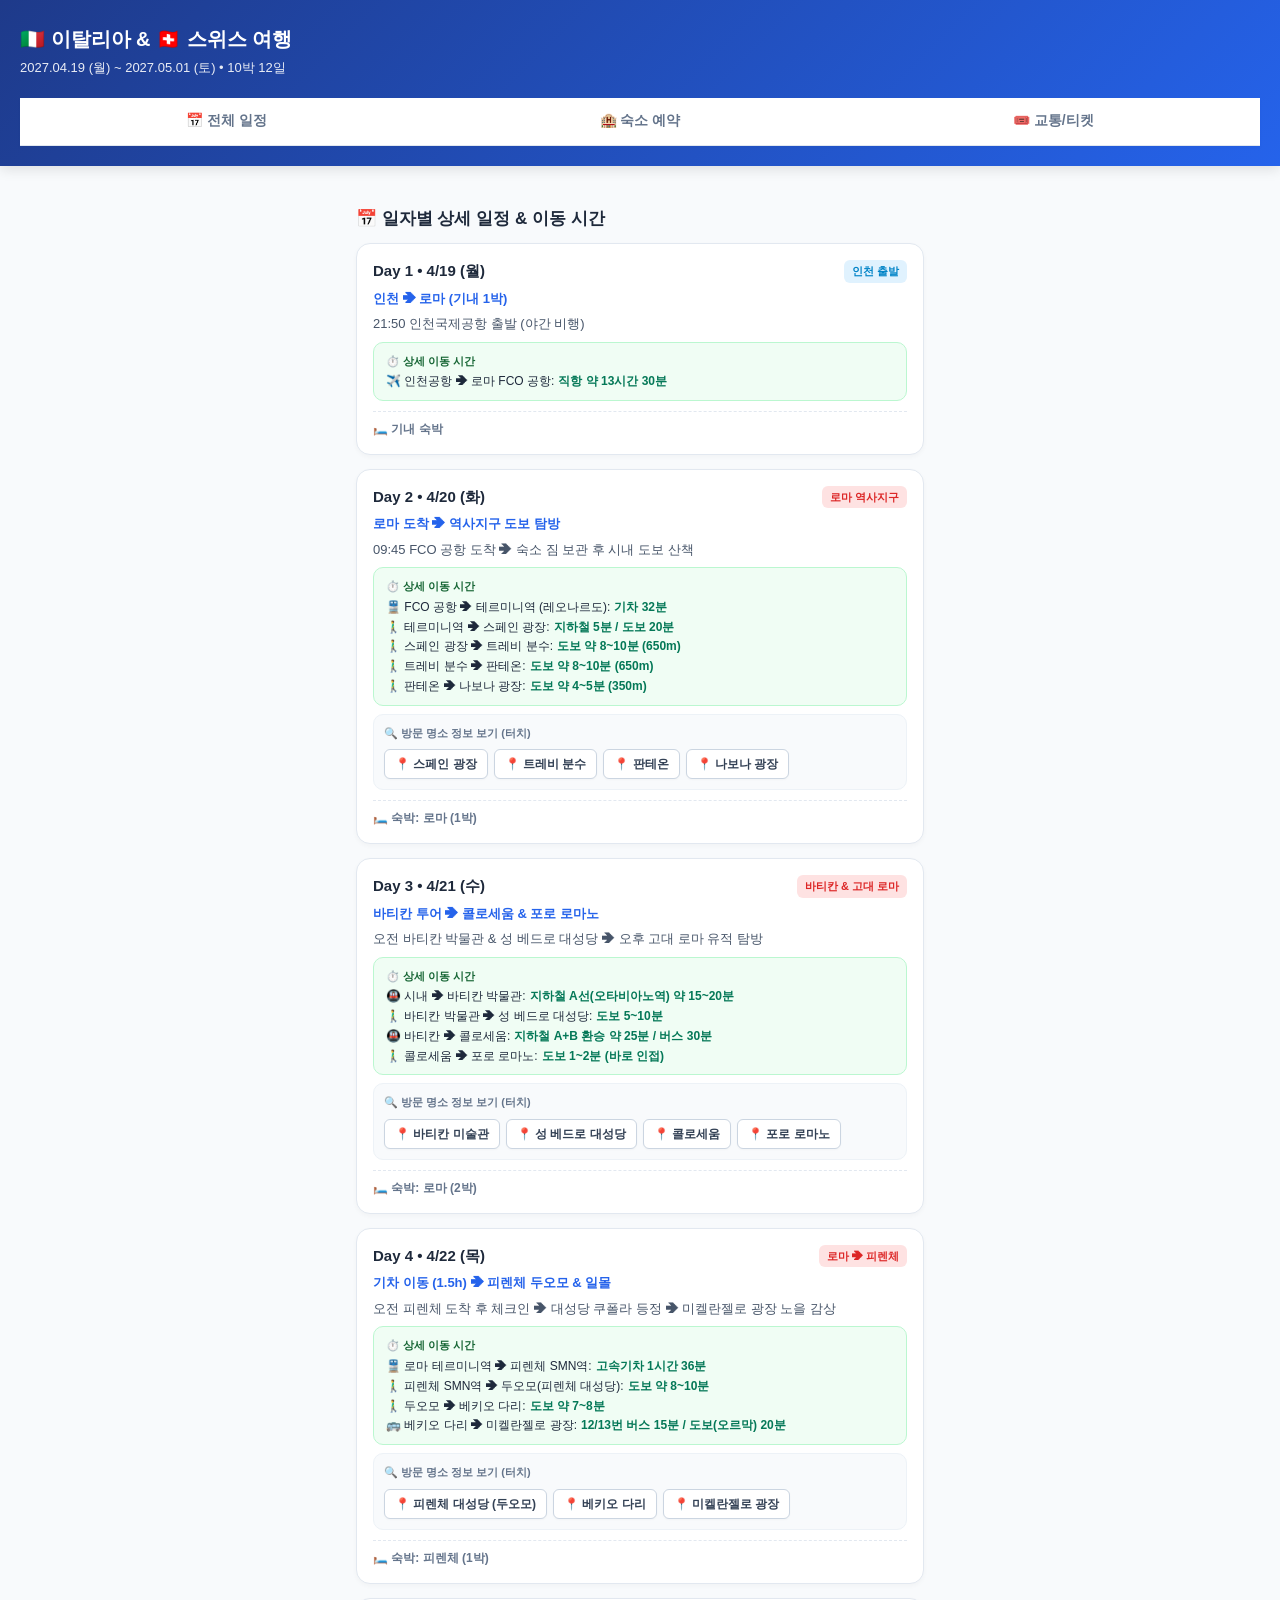
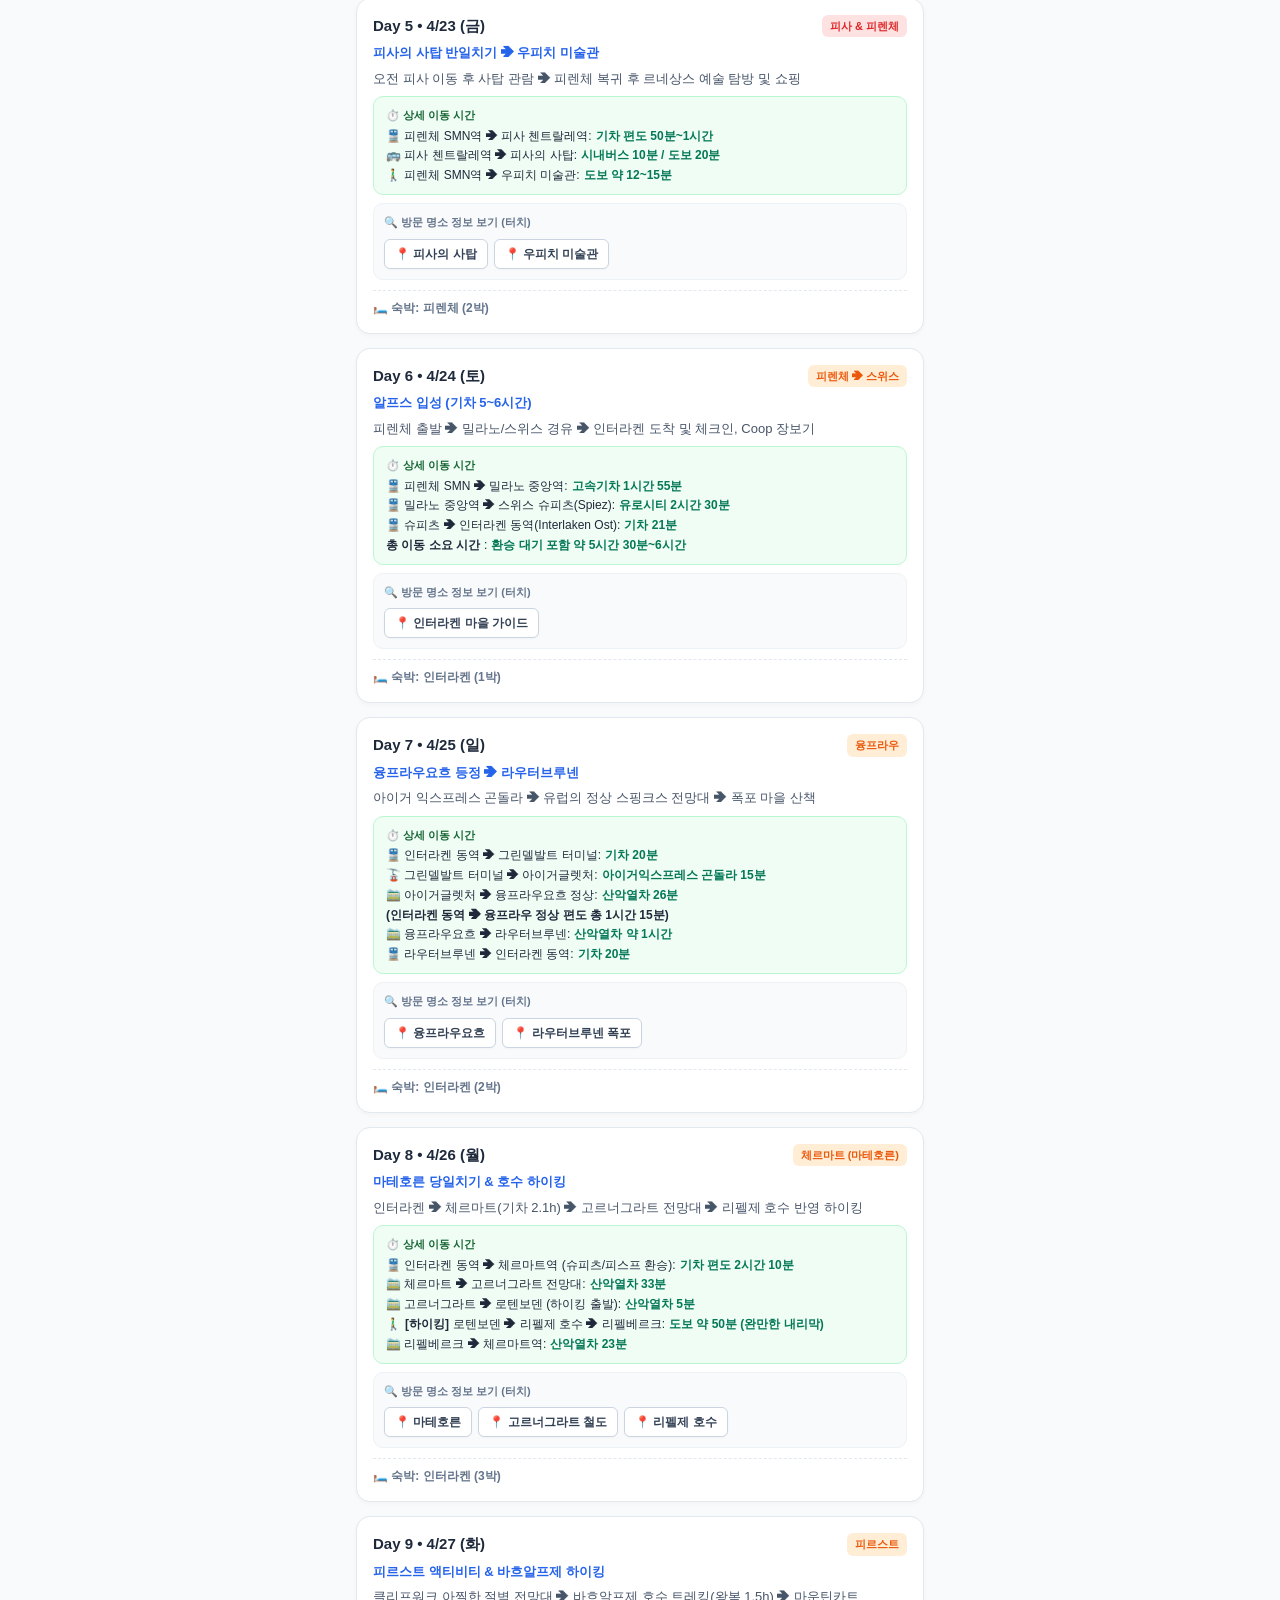
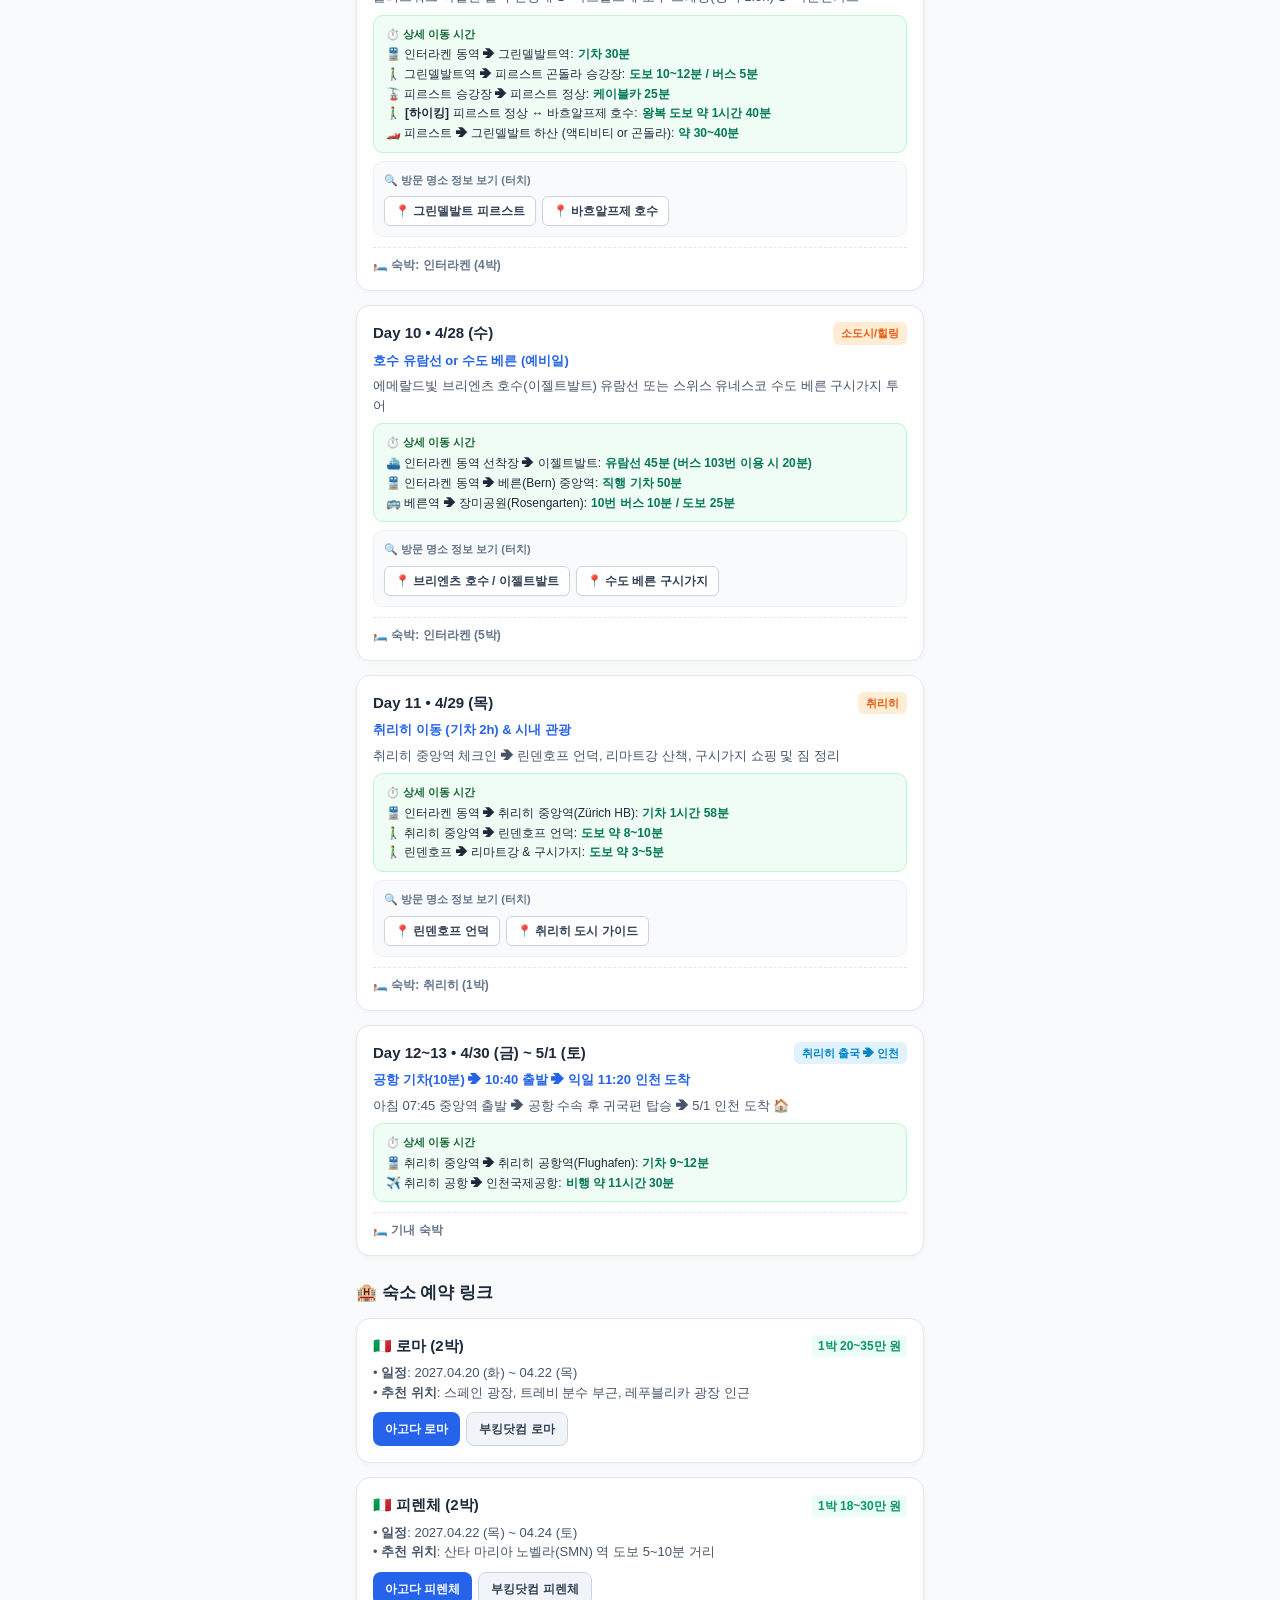
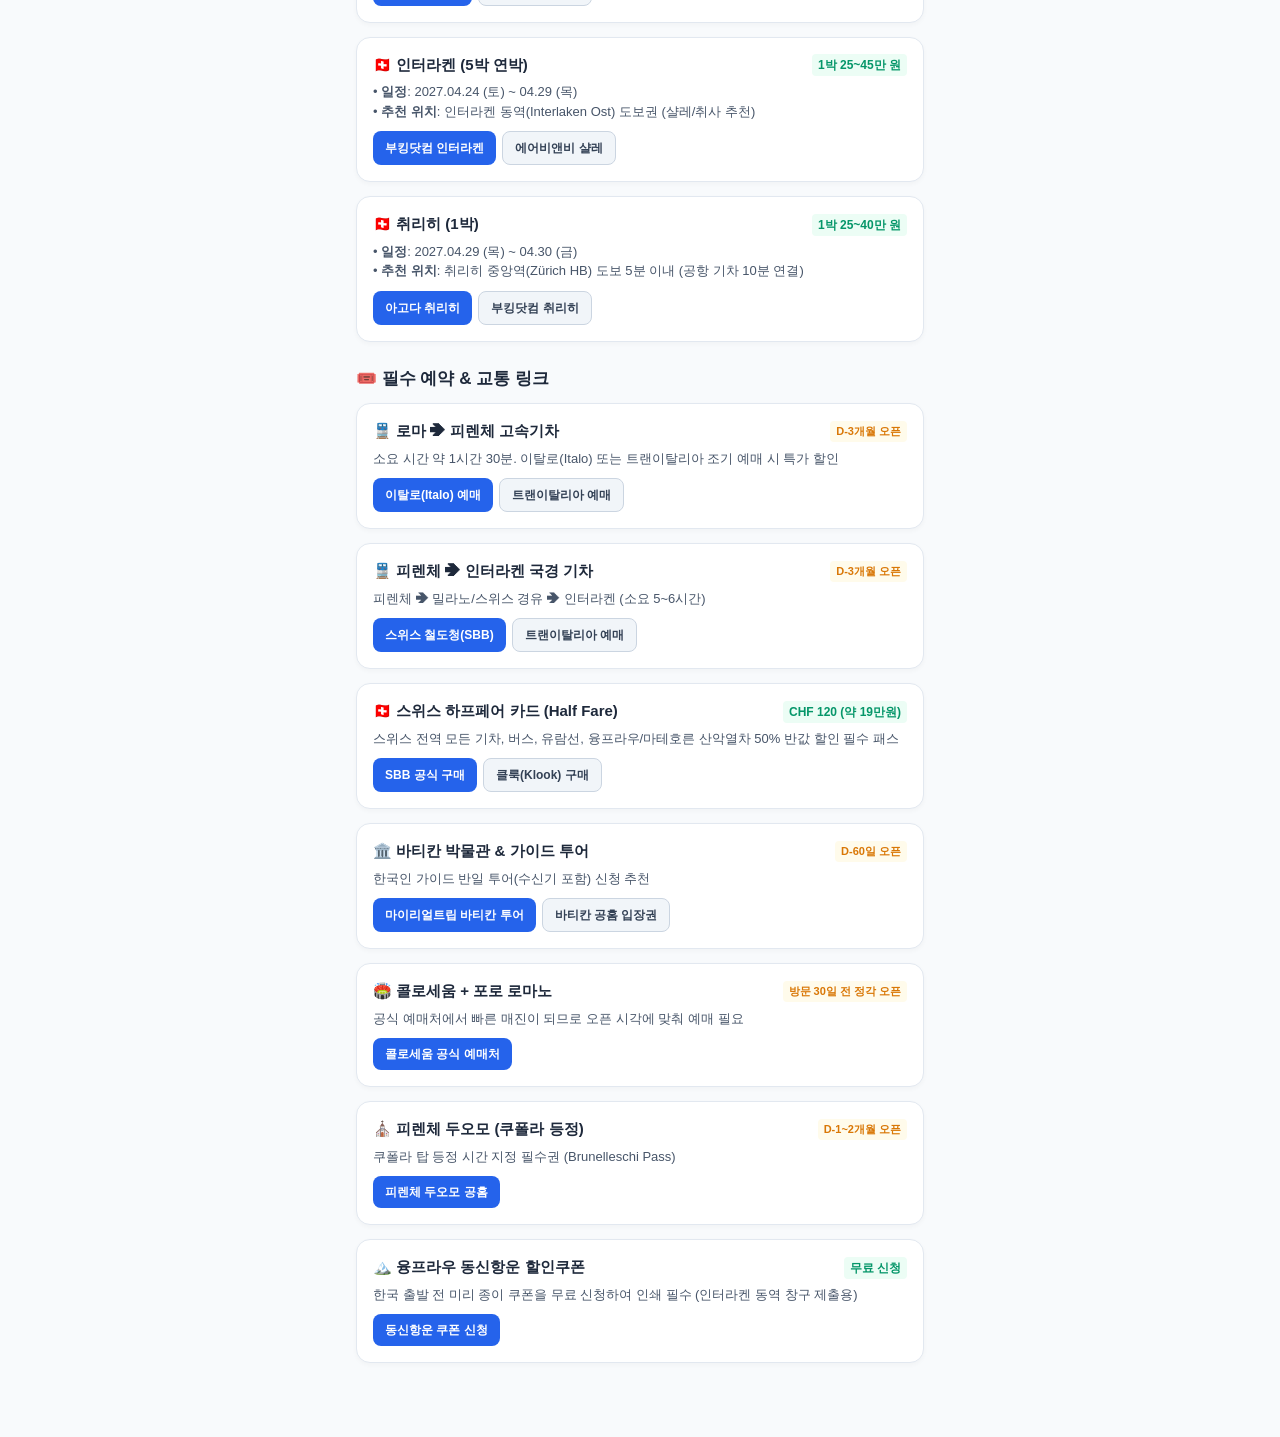
==== commit 8f47655d: "Add files via upload" ====
--- a/travel.html
+++ b/travel.html
@@ -16,6 +16,9 @@
       --accent-it: #dc2626;
       --accent-ch: #ea580c;
       --spot-bg: #f1f5f9;
+      --transit-bg: #f0fdf4;
+      --transit-border: #bbf7d0;
+      --transit-text: #166534;
     }
     * { box-sizing: border-box; margin: 0; padding: 0; -webkit-tap-highlight-color: transparent; }
     body {
@@ -45,6 +48,7 @@
       top: 73px;
       z-index: 99;
       box-shadow: 0 2px 4px rgba(0,0,0,0.03);
+      margin-top: 20px;
     }
     .nav-tab {
       flex: 1;
@@ -56,10 +60,7 @@
       text-decoration: none;
       border-bottom: 2px solid transparent;
     }
-    .nav-tab:active, .nav-tab:hover {
-      color: var(--primary);
-      border-bottom-color: var(--primary);
-    }
+    
 
     .container { padding: 16px 16px 0; max-width: 600px; margin: 0 auto; }
     .section-title {
@@ -100,6 +101,44 @@
     .day-route { font-size: 13px; font-weight: 600; color: var(--primary); margin: 4px 0 6px; }
     .day-desc { font-size: 13px; color: #475569; margin-bottom: 8px; }
     
+    /* 이동 시간 안내 박스 */
+    .transit-box {
+      background: var(--transit-bg);
+      border: 1px solid var(--transit-border);
+      border-radius: 10px;
+      padding: 10px 12px;
+      margin: 8px 0;
+      font-size: 12px;
+      color: #1e293b;
+    }
+    .transit-title {
+      font-size: 11px;
+      font-weight: 700;
+      color: var(--transit-text);
+      margin-bottom: 4px;
+      display: flex;
+      align-items: center;
+      gap: 4px;
+    }
+    .transit-list {
+      list-style: none;
+      padding-left: 0;
+      margin: 0;
+    }
+    .transit-list li {
+      margin-bottom: 3px;
+      display: flex;
+      align-items: flex-start;
+      gap: 4px;
+      line-height: 1.4;
+    }
+    .transit-list li:last-child { margin-bottom: 0; }
+    .transit-time {
+      font-weight: 700;
+      color: #047857;
+      white-space: nowrap;
+    }
+
     /* 관광지 정보 링크 태그 그룹 */
     .spot-group {
       display: flex;
@@ -191,18 +230,19 @@
   <header>
     <h1>🇮🇹 이탈리아 & 🇨🇭 스위스 여행</h1>
     <p>2027.04.19 (월) ~ 2027.05.01 (토) • 10박 12일</p>
+    <nav class="nav-tabs">
+      <a href="#schedule" class="nav-tab">📅 전체 일정</a>
+      <a href="#stays" class="nav-tab">🏨 숙소 예약</a>
+      <a href="#tickets" class="nav-tab">🎟️ 교통/티켓</a>
+    </nav>
   </header>
 
-  <nav class="nav-tabs">
-    <a href="#schedule" class="nav-tab">📅 전체 일정</a>
-    <a href="#stays" class="nav-tab">🏨 숙소 예약</a>
-    <a href="#tickets" class="nav-tab">🎟️ 교통/티켓</a>
-  </nav>
+ 
 
   <div class="container">
 
     <!-- 1. 일자별 상세 일정 -->
-    <h2 class="section-title" id="schedule">📅 일자별 상세 일정 & 명소 가이드</h2>
+    <h2 class="section-title" id="schedule">📅 일자별 상세 일정 & 이동 시간</h2>
 
     <!-- Day 1 -->
     <div class="card">
@@ -212,6 +252,14 @@
       </div>
       <div class="day-route">인천 ➔ 로마 (기내 1박)</div>
       <div class="day-desc">21:50 인천국제공항 출발 (야간 비행)</div>
+      
+      <div class="transit-box">
+        <div class="transit-title">⏱️ 상세 이동 시간</div>
+        <ul class="transit-list">
+          <li>✈️ 인천공항 ➔ 로마 FCO 공항: <span class="transit-time">직항 약 13시간 30분</span></li>
+        </ul>
+      </div>
+
       <div class="day-stay">🛏️ 기내 숙박</div>
     </div>
 
@@ -224,6 +272,17 @@
       <div class="day-route">로마 도착 ➔ 역사지구 도보 탐방</div>
       <div class="day-desc">09:45 FCO 공항 도착 ➔ 숙소 짐 보관 후 시내 도보 산책</div>
       
+      <div class="transit-box">
+        <div class="transit-title">⏱️ 상세 이동 시간</div>
+        <ul class="transit-list">
+          <li>🚆 FCO 공항 ➔ 테르미니역 (레오나르도): <span class="transit-time">기차 32분</span></li>
+          <li>🚶‍♂️ 테르미니역 ➔ 스페인 광장: <span class="transit-time">지하철 5분 / 도보 20분</span></li>
+          <li>🚶‍♂️ 스페인 광장 ➔ 트레비 분수: <span class="transit-time">도보 약 8~10분 (650m)</span></li>
+          <li>🚶‍♂️ 트레비 분수 ➔ 판테온: <span class="transit-time">도보 약 8~10분 (650m)</span></li>
+          <li>🚶‍♂️ 판테온 ➔ 나보나 광장: <span class="transit-time">도보 약 4~5분 (350m)</span></li>
+        </ul>
+      </div>
+
       <div class="spot-group">
         <div class="spot-label">🔍 방문 명소 정보 보기 (터치)</div>
         <a href="https://ko.wikipedia.org/wiki/스페인_광장_(로마)" target="_blank" class="spot-link">📍 스페인 광장</a>
@@ -244,6 +303,16 @@
       <div class="day-route">바티칸 투어 ➔ 콜로세움 & 포로 로마노</div>
       <div class="day-desc">오전 바티칸 박물관 & 성 베드로 대성당 ➔ 오후 고대 로마 유적 탐방</div>
       
+      <div class="transit-box">
+        <div class="transit-title">⏱️ 상세 이동 시간</div>
+        <ul class="transit-list">
+          <li>🚇 시내 ➔ 바티칸 박물관: <span class="transit-time">지하철 A선(오타비아노역) 약 15~20분</span></li>
+          <li>🚶‍♂️ 바티칸 박물관 ➔ 성 베드로 대성당: <span class="transit-time">도보 5~10분</span></li>
+          <li>🚇 바티칸 ➔ 콜로세움: <span class="transit-time">지하철 A+B 환승 약 25분 / 버스 30분</span></li>
+          <li>🚶‍♂️ 콜로세움 ➔ 포로 로마노: <span class="transit-time">도보 1~2분 (바로 인접)</span></li>
+        </ul>
+      </div>
+
       <div class="spot-group">
         <div class="spot-label">🔍 방문 명소 정보 보기 (터치)</div>
         <a href="https://ko.wikipedia.org/wiki/바티칸_미술관" target="_blank" class="spot-link">📍 바티칸 미술관</a>
@@ -264,6 +333,16 @@
       <div class="day-route">기차 이동 (1.5h) ➔ 피렌체 두오모 & 일몰</div>
       <div class="day-desc">오전 피렌체 도착 후 체크인 ➔ 대성당 쿠폴라 등정 ➔ 미켈란젤로 광장 노을 감상</div>
       
+      <div class="transit-box">
+        <div class="transit-title">⏱️ 상세 이동 시간</div>
+        <ul class="transit-list">
+          <li>🚆 로마 테르미니역 ➔ 피렌체 SMN역: <span class="transit-time">고속기차 1시간 36분</span></li>
+          <li>🚶‍♂️ 피렌체 SMN역 ➔ 두오모(피렌체 대성당): <span class="transit-time">도보 약 8~10분</span></li>
+          <li>🚶‍♂️ 두오모 ➔ 베키오 다리: <span class="transit-time">도보 약 7~8분</span></li>
+          <li>🚌 베키오 다리 ➔ 미켈란젤로 광장: <span class="transit-time">12/13번 버스 15분 / 도보(오르막) 20분</span></li>
+        </ul>
+      </div>
+
       <div class="spot-group">
         <div class="spot-label">🔍 방문 명소 정보 보기 (터치)</div>
         <a href="https://ko.wikipedia.org/wiki/피렌체_대성당" target="_blank" class="spot-link">📍 피렌체 대성당 (두오모)</a>
@@ -283,6 +362,15 @@
       <div class="day-route">피사의 사탑 반일치기 ➔ 우피치 미술관</div>
       <div class="day-desc">오전 피사 이동 후 사탑 관람 ➔ 피렌체 복귀 후 르네상스 예술 탐방 및 쇼핑</div>
       
+      <div class="transit-box">
+        <div class="transit-title">⏱️ 상세 이동 시간</div>
+        <ul class="transit-list">
+          <li>🚆 피렌체 SMN역 ➔ 피사 첸트랄레역: <span class="transit-time">기차 편도 50분~1시간</span></li>
+          <li>🚌 피사 첸트랄레역 ➔ 피사의 사탑: <span class="transit-time">시내버스 10분 / 도보 20분</span></li>
+          <li>🚶‍♂️ 피렌체 SMN역 ➔ 우피치 미술관: <span class="transit-time">도보 약 12~15분</span></li>
+        </ul>
+      </div>
+
       <div class="spot-group">
         <div class="spot-label">🔍 방문 명소 정보 보기 (터치)</div>
         <a href="https://ko.wikipedia.org/wiki/피사의_사탑" target="_blank" class="spot-link">📍 피사의 사탑</a>
@@ -301,6 +389,16 @@
       <div class="day-route">알프스 입성 (기차 5~6시간)</div>
       <div class="day-desc">피렌체 출발 ➔ 밀라노/스위스 경유 ➔ 인터라켄 도착 및 체크인, Coop 장보기</div>
       
+      <div class="transit-box">
+        <div class="transit-title">⏱️ 상세 이동 시간</div>
+        <ul class="transit-list">
+          <li>🚆 피렌체 SMN ➔ 밀라노 중앙역: <span class="transit-time">고속기차 1시간 55분</span></li>
+          <li>🚆 밀라노 중앙역 ➔ 스위스 슈피츠(Spiez): <span class="transit-time">유로시티 2시간 30분</span></li>
+          <li>🚆 슈피츠 ➔ 인터라켄 동역(Interlaken Ost): <span class="transit-time">기차 21분</span></li>
+          <li><b>총 이동 소요 시간</b>: <span class="transit-time">환승 대기 포함 약 5시간 30분~6시간</span></li>
+        </ul>
+      </div>
+
       <div class="spot-group">
         <div class="spot-label">🔍 방문 명소 정보 보기 (터치)</div>
         <a href="https://www.myswitzerland.com/ko/destinations/interlaken/" target="_blank" class="spot-link">📍 인터라켄 마을 가이드</a>
@@ -318,6 +416,18 @@
       <div class="day-route">융프라우요흐 등정 ➔ 라우터브루넨</div>
       <div class="day-desc">아이거 익스프레스 곤돌라 ➔ 유럽의 정상 스핑크스 전망대 ➔ 폭포 마을 산책</div>
       
+      <div class="transit-box">
+        <div class="transit-title">⏱️ 상세 이동 시간</div>
+        <ul class="transit-list">
+          <li>🚆 인터라켄 동역 ➔ 그린델발트 터미널: <span class="transit-time">기차 20분</span></li>
+          <li>🚡 그린델발트 터미널 ➔ 아이거글렛처: <span class="transit-time">아이거익스프레스 곤돌라 15분</span></li>
+          <li>🚞 아이거글렛처 ➔ 융프라우요흐 정상: <span class="transit-time">산악열차 26분</span></li>
+          <li><b>(인터라켄 동역 ➔ 융프라우 정상 편도 총 1시간 15분)</b></li>
+          <li>🚞 융프라우요흐 ➔ 라우터브루넨: <span class="transit-time">산악열차 약 1시간</span></li>
+          <li>🚆 라우터브루넨 ➔ 인터라켄 동역: <span class="transit-time">기차 20분</span></li>
+        </ul>
+      </div>
+
       <div class="spot-group">
         <div class="spot-label">🔍 방문 명소 정보 보기 (터치)</div>
         <a href="https://www.myswitzerland.com/ko/destinations/jungfraujoch/" target="_blank" class="spot-link">📍 융프라우요흐</a>
@@ -336,6 +446,17 @@
       <div class="day-route">마테호른 당일치기 & 호수 하이킹</div>
       <div class="day-desc">인터라켄 ➔ 체르마트(기차 2.1h) ➔ 고르너그라트 전망대 ➔ 리펠제 호수 반영 하이킹</div>
       
+      <div class="transit-box">
+        <div class="transit-title">⏱️ 상세 이동 시간</div>
+        <ul class="transit-list">
+          <li>🚆 인터라켄 동역 ➔ 체르마트역 (슈피츠/피스프 환승): <span class="transit-time">기차 편도 2시간 10분</span></li>
+          <li>🚞 체르마트 ➔ 고르너그라트 전망대: <span class="transit-time">산악열차 33분</span></li>
+          <li>🚞 고르너그라트 ➔ 로텐보덴 (하이킹 출발): <span class="transit-time">산악열차 5분</span></li>
+          <li>🚶‍♂️ <b>[하이킹]</b> 로텐보덴 ➔ 리펠제 호수 ➔ 리펠베르크: <span class="transit-time">도보 약 50분 (완만한 내리막)</span></li>
+          <li>🚞 리펠베르크 ➔ 체르마트역: <span class="transit-time">산악열차 23분</span></li>
+        </ul>
+      </div>
+
       <div class="spot-group">
         <div class="spot-label">🔍 방문 명소 정보 보기 (터치)</div>
         <a href="https://www.myswitzerland.com/ko/destinations/matterhorn/" target="_blank" class="spot-link">📍 마테호른</a>
@@ -355,6 +476,17 @@
       <div class="day-route">피르스트 액티비티 & 바흐알프제 하이킹</div>
       <div class="day-desc">클리프워크 아찔한 절벽 전망대 ➔ 바흐알프제 호수 트레킹(왕복 1.5h) ➔ 마운틴카트</div>
       
+      <div class="transit-box">
+        <div class="transit-title">⏱️ 상세 이동 시간</div>
+        <ul class="transit-list">
+          <li>🚆 인터라켄 동역 ➔ 그린델발트역: <span class="transit-time">기차 30분</span></li>
+          <li>🚶‍♂️ 그린델발트역 ➔ 피르스트 곤돌라 승강장: <span class="transit-time">도보 10~12분 / 버스 5분</span></li>
+          <li>🚡 피르스트 승강장 ➔ 피르스트 정상: <span class="transit-time">케이블카 25분</span></li>
+          <li>🚶‍♂️ <b>[하이킹]</b> 피르스트 정상 ↔ 바흐알프제 호수: <span class="transit-time">왕복 도보 약 1시간 40분</span></li>
+          <li>🏎️ 피르스트 ➔ 그린델발트 하산 (액티비티 or 곤돌라): <span class="transit-time">약 30~40분</span></li>
+        </ul>
+      </div>
+
       <div class="spot-group">
         <div class="spot-label">🔍 방문 명소 정보 보기 (터치)</div>
         <a href="https://www.myswitzerland.com/ko/destinations/grindelwald-first/" target="_blank" class="spot-link">📍 그린델발트 피르스트</a>
@@ -373,6 +505,15 @@
       <div class="day-route">호수 유람선 or 수도 베른 (예비일)</div>
       <div class="day-desc">에메랄드빛 브리엔츠 호수(이젤트발트) 유람선 또는 스위스 유네스코 수도 베른 구시가지 투어</div>
       
+      <div class="transit-box">
+        <div class="transit-title">⏱️ 상세 이동 시간</div>
+        <ul class="transit-list">
+          <li>⛴️ 인터라켄 동역 선착장 ➔ 이젤트발트: <span class="transit-time">유람선 45분 (버스 103번 이용 시 20분)</span></li>
+          <li>🚆 인터라켄 동역 ➔ 베른(Bern) 중앙역: <span class="transit-time">직행 기차 50분</span></li>
+          <li>🚌 베른역 ➔ 장미공원(Rosengarten): <span class="transit-time">10번 버스 10분 / 도보 25분</span></li>
+        </ul>
+      </div>
+
       <div class="spot-group">
         <div class="spot-label">🔍 방문 명소 정보 보기 (터치)</div>
         <a href="https://www.myswitzerland.com/ko/destinations/lake-brienz/" target="_blank" class="spot-link">📍 브리엔츠 호수 / 이젤트발트</a>
@@ -391,6 +532,15 @@
       <div class="day-route">취리히 이동 (기차 2h) & 시내 관광</div>
       <div class="day-desc">취리히 중앙역 체크인 ➔ 린덴호프 언덕, 리마트강 산책, 구시가지 쇼핑 및 짐 정리</div>
       
+      <div class="transit-box">
+        <div class="transit-title">⏱️ 상세 이동 시간</div>
+        <ul class="transit-list">
+          <li>🚆 인터라켄 동역 ➔ 취리히 중앙역(Zürich HB): <span class="transit-time">기차 1시간 58분</span></li>
+          <li>🚶‍♂️ 취리히 중앙역 ➔ 린덴호프 언덕: <span class="transit-time">도보 약 8~10분</span></li>
+          <li>🚶‍♂️ 린덴호프 ➔ 리마트강 & 구시가지: <span class="transit-time">도보 약 3~5분</span></li>
+        </ul>
+      </div>
+
       <div class="spot-group">
         <div class="spot-label">🔍 방문 명소 정보 보기 (터치)</div>
         <a href="https://www.myswitzerland.com/ko/experiences/lindenhof-historical-oasis-above-the-old-town/" target="_blank" class="spot-link">📍 린덴호프 언덕</a>
@@ -408,6 +558,15 @@
       </div>
       <div class="day-route">공항 기차(10분) ➔ 10:40 출발 ➔ 익일 11:20 인천 도착</div>
       <div class="day-desc">아침 07:45 중앙역 출발 ➔ 공항 수속 후 귀국편 탑승 ➔ 5/1 인천 도착 🏠</div>
+      
+      <div class="transit-box">
+        <div class="transit-title">⏱️ 상세 이동 시간</div>
+        <ul class="transit-list">
+          <li>🚆 취리히 중앙역 ➔ 취리히 공항역(Flughafen): <span class="transit-time">기차 9~12분</span></li>
+          <li>✈️ 취리히 공항 ➔ 인천국제공항: <span class="transit-time">비행 약 11시간 30분</span></li>
+        </ul>
+      </div>
+
       <div class="day-stay">🛏️ 기내 숙박</div>
     </div>
 
@@ -563,4 +722,4 @@
   </div>
 
 </body>
-</html>
+</html>
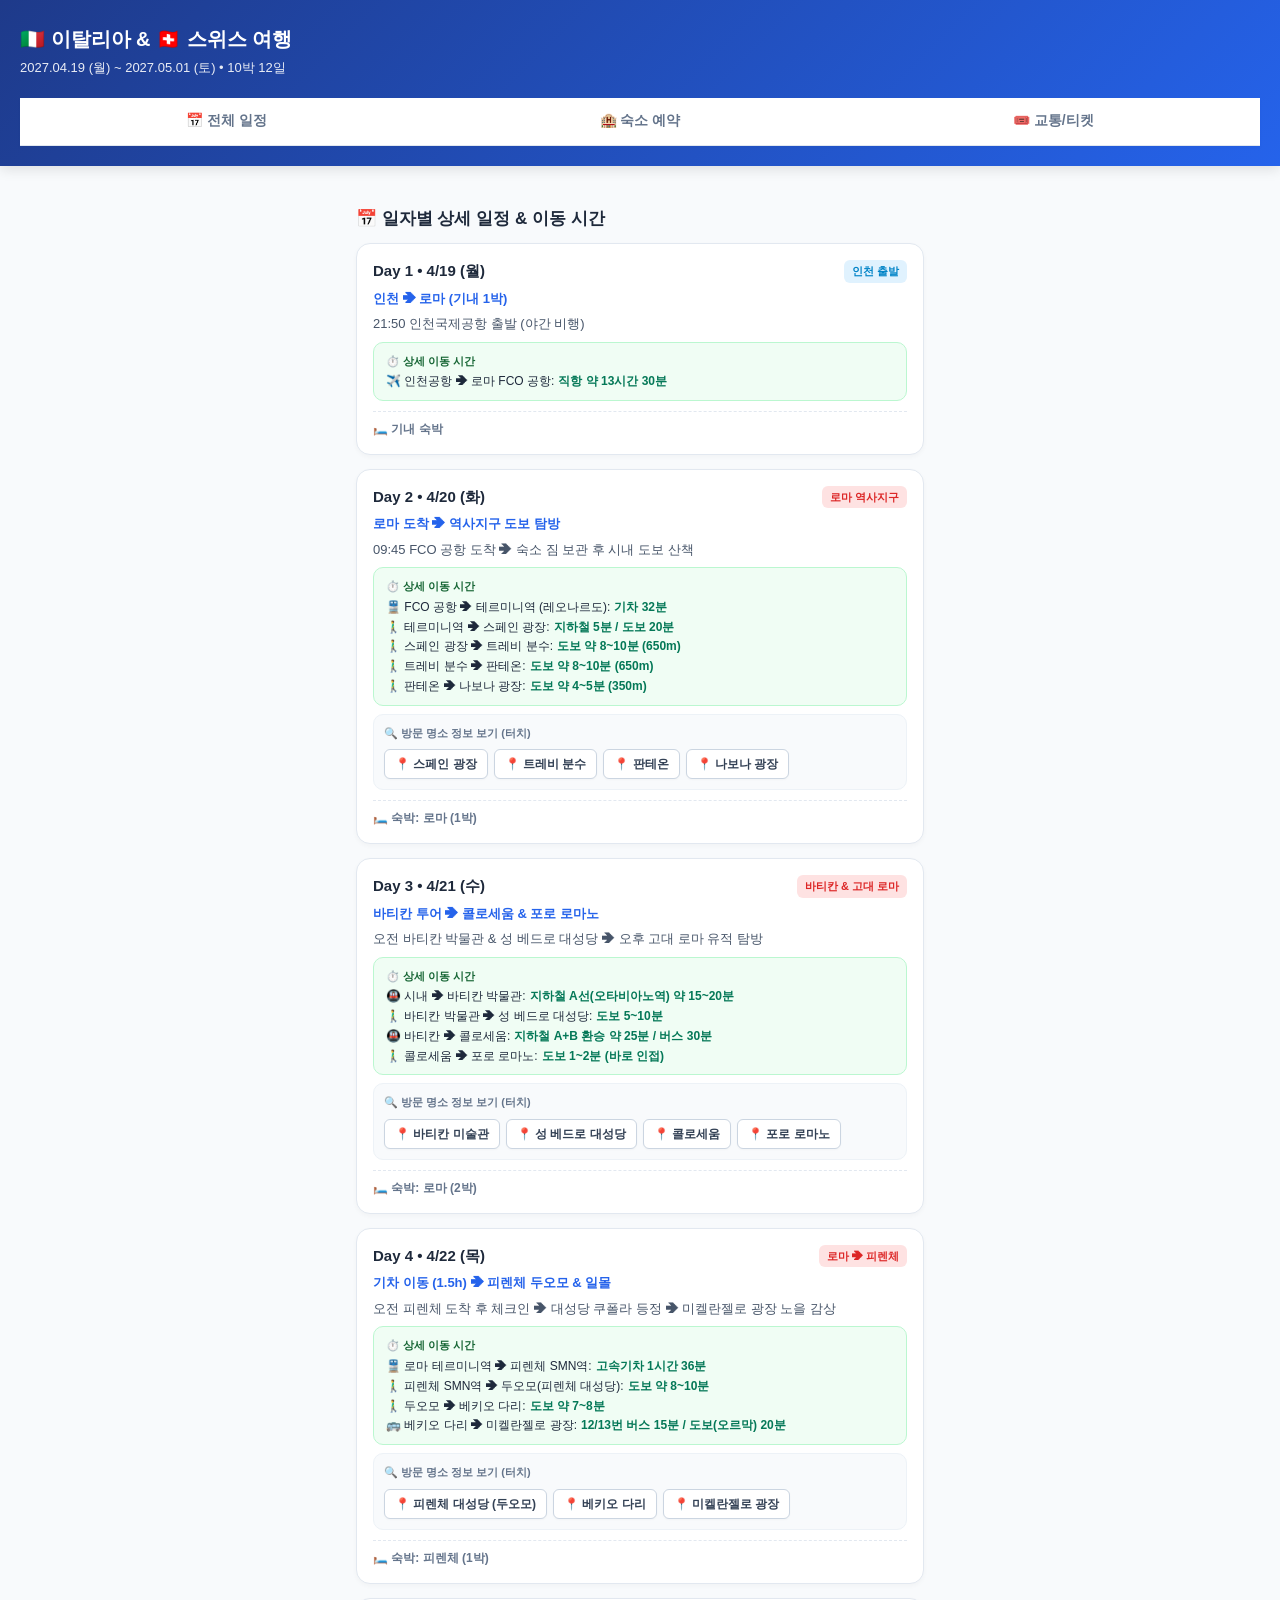
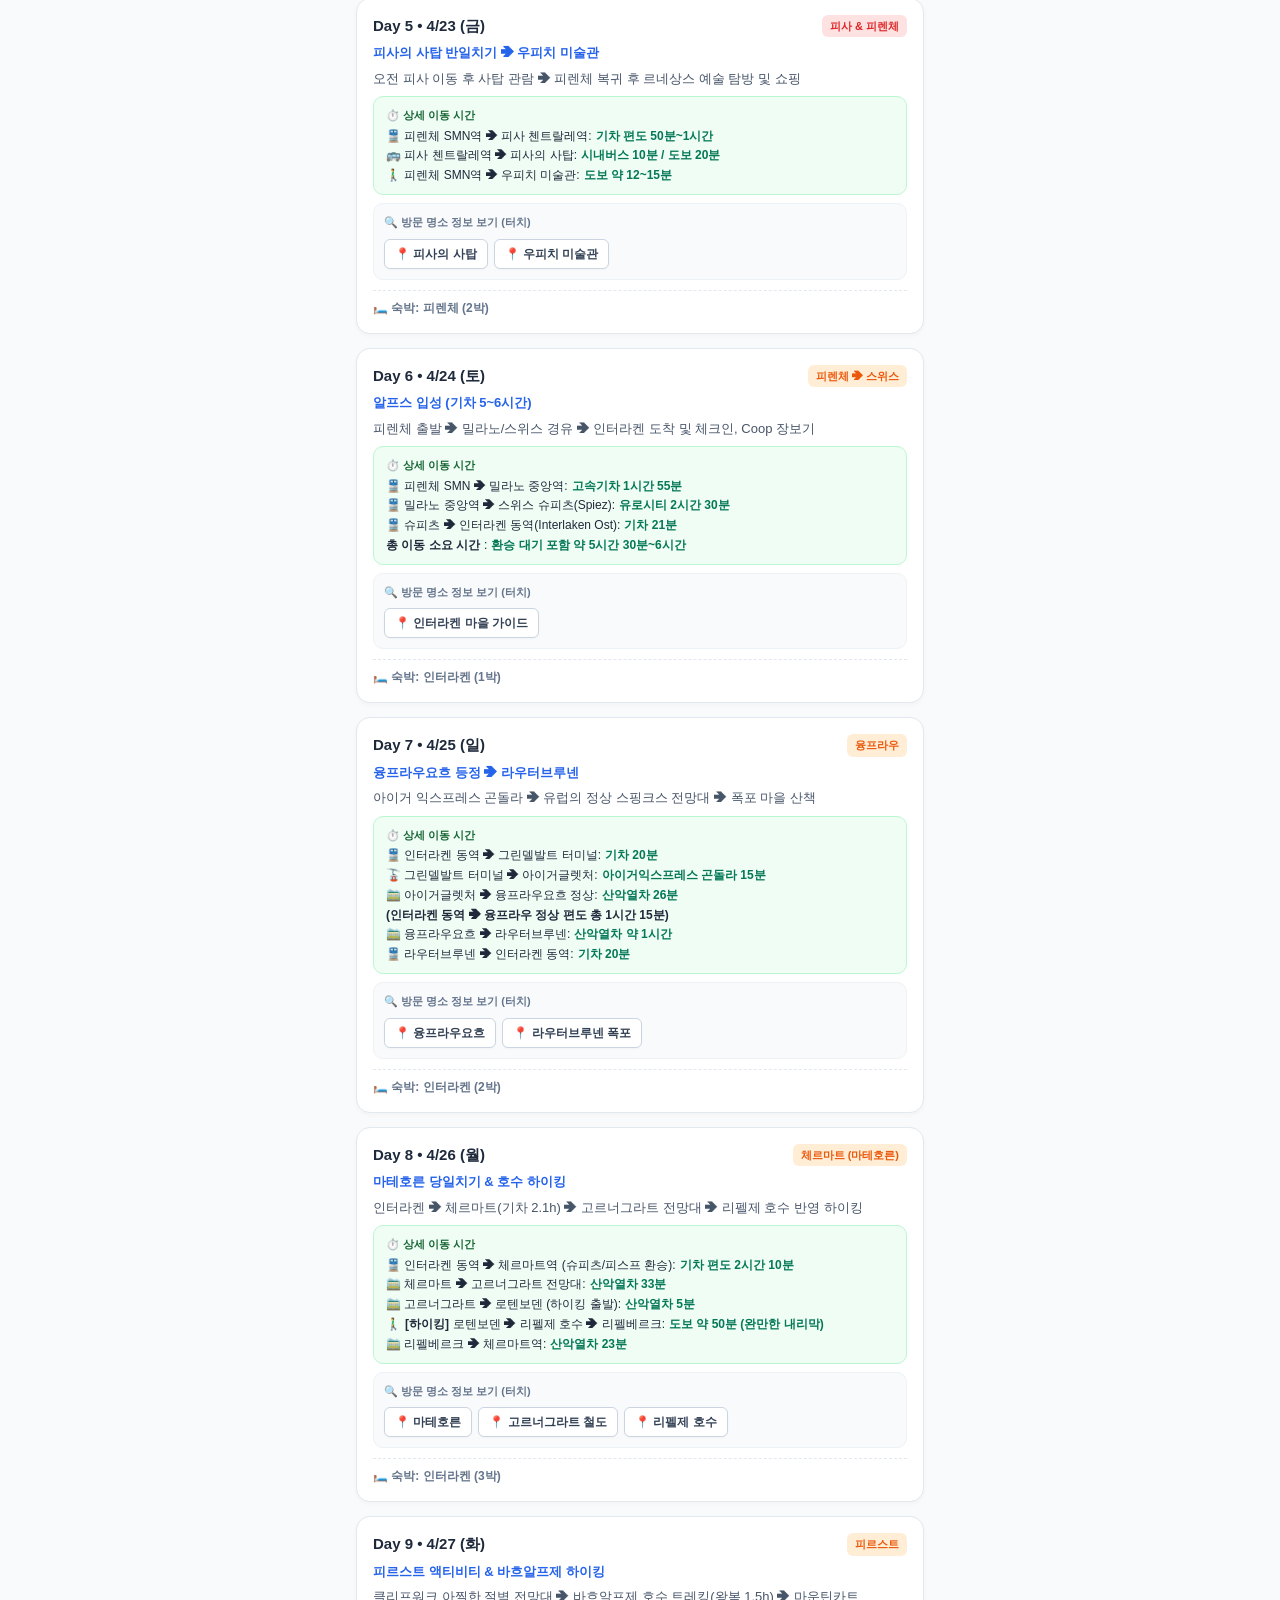
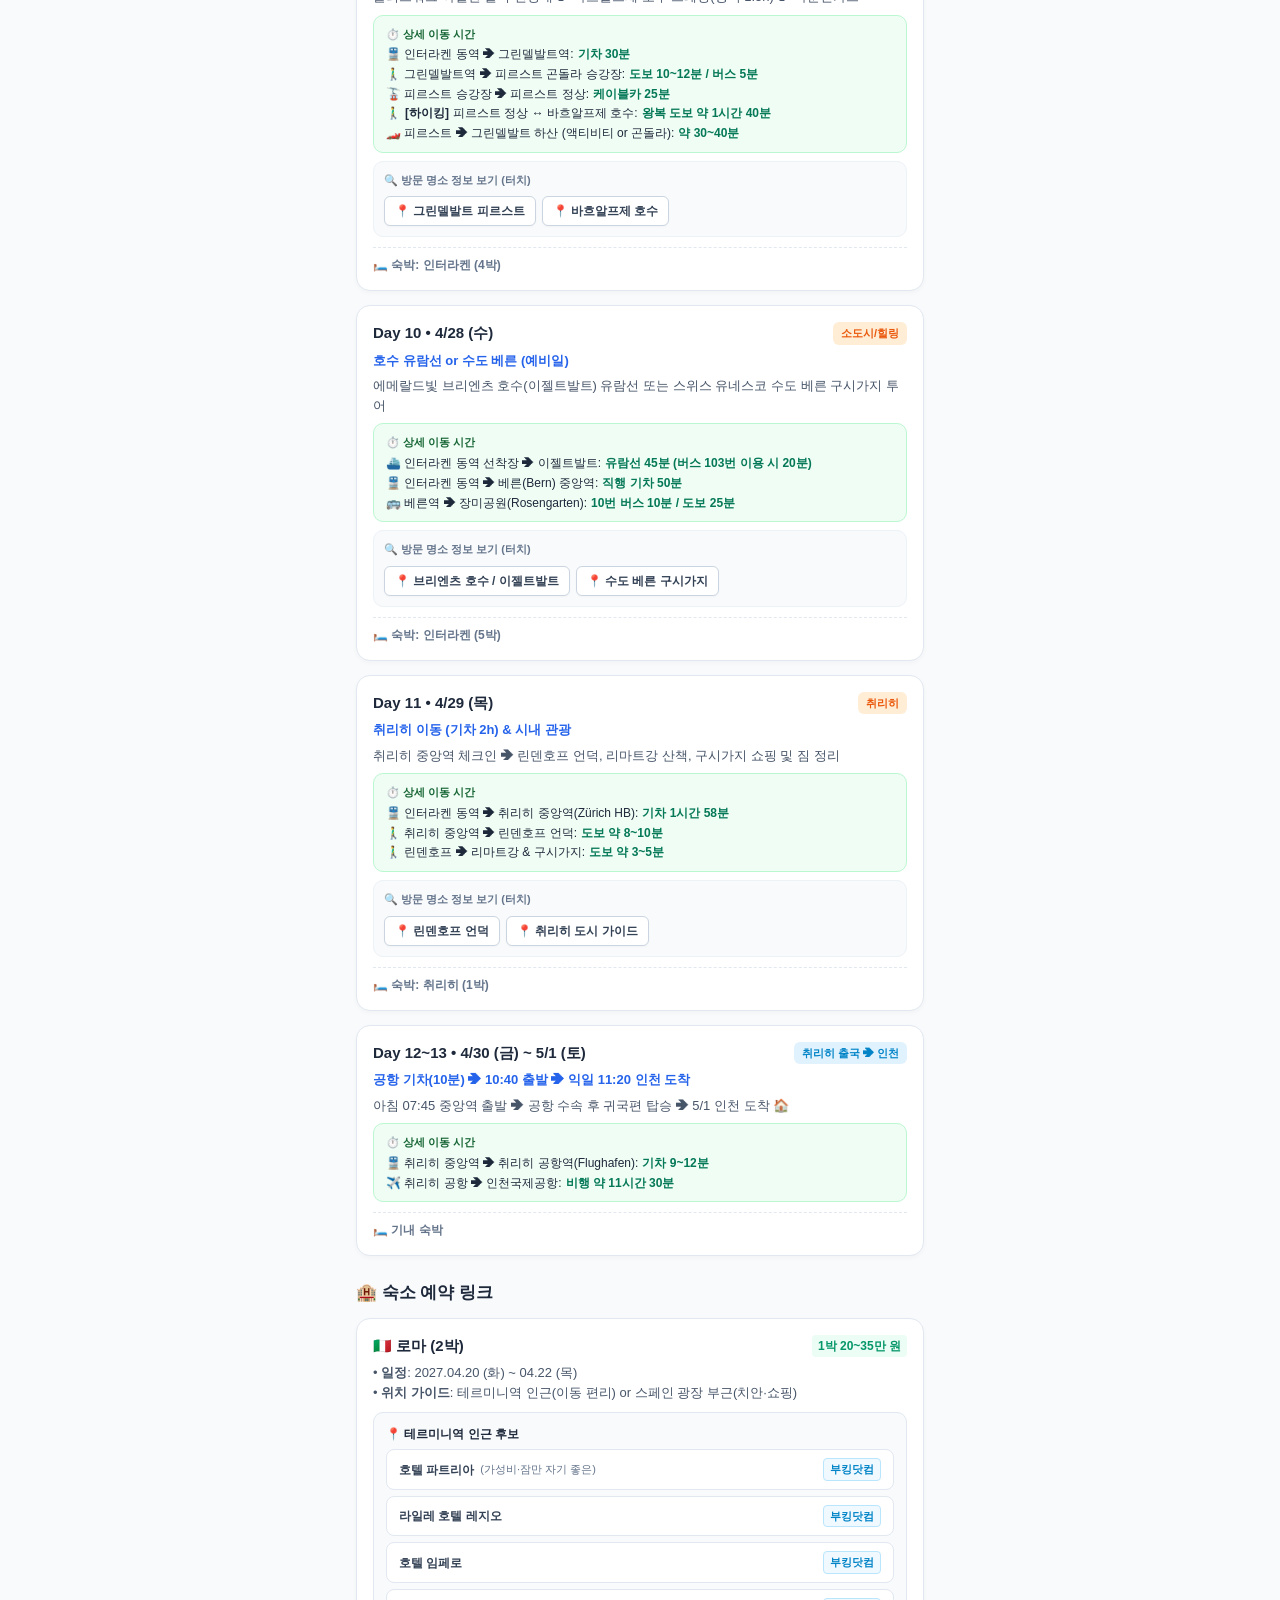
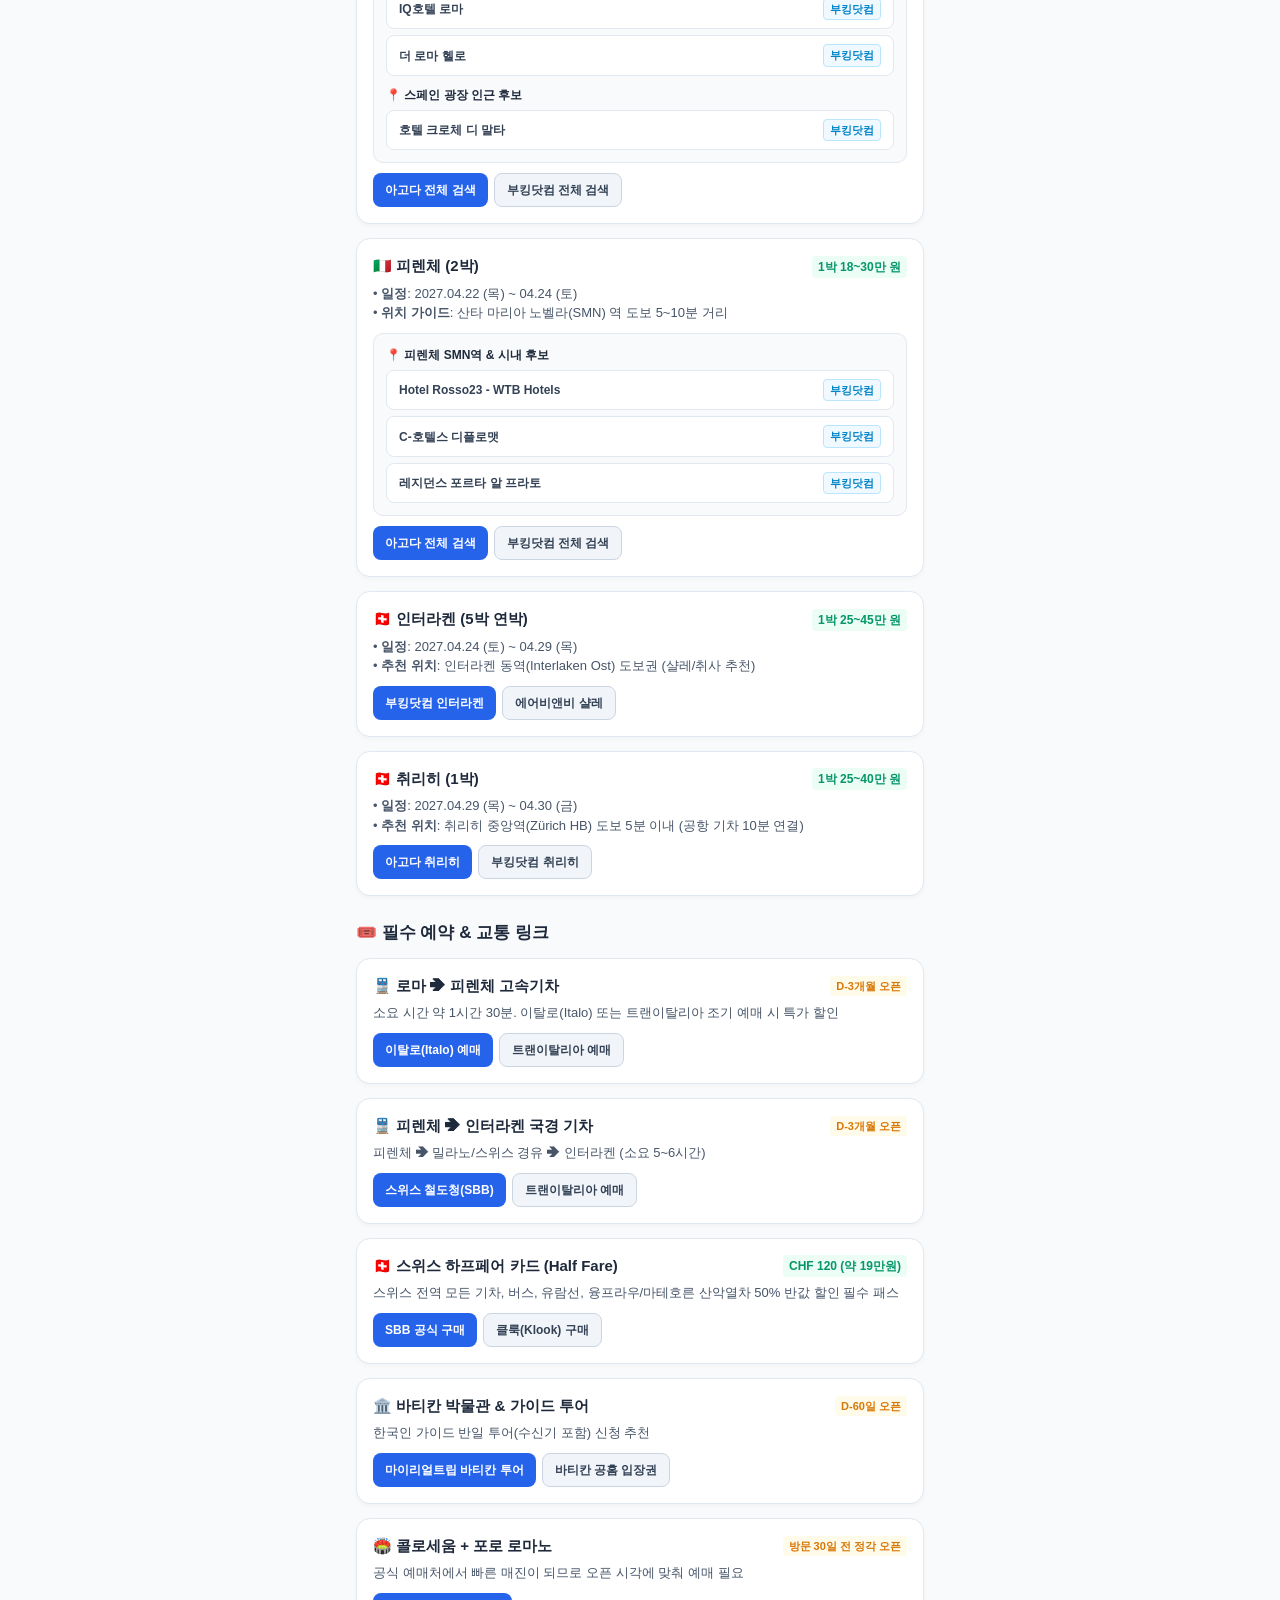
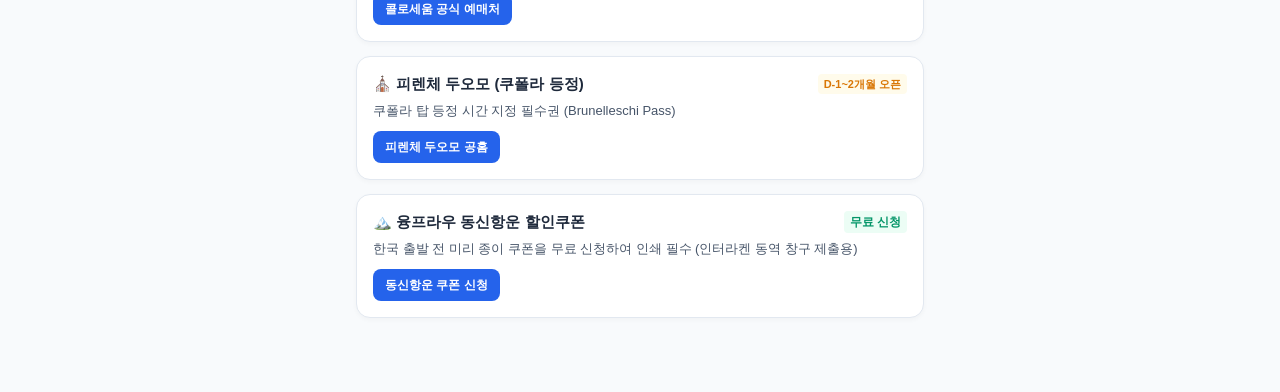
==== commit c7bb24ec: "Add files via upload" ====
--- a/travel.html
+++ b/travel.html
@@ -60,7 +60,6 @@
       text-decoration: none;
       border-bottom: 2px solid transparent;
     }
-    
 
     .container { padding: 16px 16px 0; max-width: 600px; margin: 0 auto; }
     .section-title {
@@ -184,6 +183,67 @@
       color: #64748b;
     }
 
+    /* 숙소 후보군 스타일 */
+    .hotel-group {
+      background: #f8fafc;
+      border-radius: 10px;
+      padding: 12px;
+      margin-top: 10px;
+      border: 1px solid #e2e8f0;
+    }
+    .hotel-sub-title {
+      font-size: 12px;
+      font-weight: 800;
+      color: #1e293b;
+      margin-bottom: 6px;
+      margin-top: 10px;
+    }
+    .hotel-sub-title:first-child {
+      margin-top: 0;
+    }
+    .hotel-list {
+      display: flex;
+      flex-direction: column;
+      gap: 6px;
+    }
+    .hotel-item {
+      display: flex;
+      align-items: center;
+      justify-content: space-between;
+      background: white;
+      padding: 8px 12px;
+      border-radius: 8px;
+      border: 1px solid #e2e8f0;
+      text-decoration: none;
+      color: #334155;
+      font-size: 12px;
+      transition: all 0.2s;
+    }
+    .hotel-item:active {
+      background: #f1f5f9;
+    }
+    .hotel-name {
+      font-weight: 700;
+      display: flex;
+      align-items: center;
+      gap: 6px;
+    }
+    .hotel-note {
+      font-size: 11px;
+      color: #64748b;
+      font-weight: normal;
+    }
+    .hotel-tag {
+      font-size: 11px;
+      font-weight: 700;
+      color: #0284c7;
+      background: #f0f9ff;
+      padding: 2px 6px;
+      border-radius: 4px;
+      border: 1px solid #bae6fd;
+      white-space: nowrap;
+    }
+
     /* 예약 링크 및 버튼 */
     .btn-group { display: flex; flex-wrap: wrap; gap: 6px; margin-top: 10px; }
     .btn {
@@ -237,8 +297,6 @@
     </nav>
   </header>
 
- 
-
   <div class="container">
 
     <!-- 1. 일자별 상세 일정 -->
@@ -574,6 +632,7 @@
     <!-- 2. 숙소 예약 관리 & 링크 -->
     <h2 class="section-title" id="stays">🏨 숙소 예약 링크</h2>
 
+    <!-- 로마 숙소 카드 -->
     <div class="card">
       <div class="day-header">
         <span class="day-title">🇮🇹 로마 (2박)</span>
@@ -581,14 +640,50 @@
       </div>
       <div class="day-desc">
         • <b>일정</b>: 2027.04.20 (화) ~ 04.22 (목)<br>
-        • <b>추천 위치</b>: 스페인 광장, 트레비 분수 부근, 레푸블리카 광장 인근
-      </div>
-      <div class="btn-group">
-        <a href="https://www.agoda.com" target="_blank" class="btn btn-primary">아고다 로마</a>
-        <a href="https://www.booking.com" target="_blank" class="btn">부킹닷컴 로마</a>
-      </div>
-    </div>
-
+        • <b>위치 가이드</b>: 테르미니역 인근(이동 편리) or 스페인 광장 부근(치안·쇼핑)
+      </div>
+
+      <div class="hotel-group">
+        <div class="hotel-sub-title">📍 테르미니역 인근 후보</div>
+        <div class="hotel-list">
+          <a href="https://www.booking.com/Share-Rk85kP9" target="_blank" class="hotel-item">
+            <span class="hotel-name">호텔 파트리아 <span class="hotel-note">(가성비·잠만 자기 좋은)</span></span>
+            <span class="hotel-tag">부킹닷컴</span>
+          </a>
+          <a href="https://www.booking.com/Share-cfbZnf4" target="_blank" class="hotel-item">
+            <span class="hotel-name">라일레 호텔 레지오</span>
+            <span class="hotel-tag">부킹닷컴</span>
+          </a>
+          <a href="https://www.booking.com/Share-vV6eHO" target="_blank" class="hotel-item">
+            <span class="hotel-name">호텔 임페로</span>
+            <span class="hotel-tag">부킹닷컴</span>
+          </a>
+          <a href="https://www.booking.com/Share-gGUxVRx" target="_blank" class="hotel-item">
+            <span class="hotel-name">IQ호텔 로마</span>
+            <span class="hotel-tag">부킹닷컴</span>
+          </a>
+          <a href="https://www.booking.com/Share-tAHu6z" target="_blank" class="hotel-item">
+            <span class="hotel-name">더 로마 헬로</span>
+            <span class="hotel-tag">부킹닷컴</span>
+          </a>
+        </div>
+
+        <div class="hotel-sub-title">📍 스페인 광장 인근 후보</div>
+        <div class="hotel-list">
+          <a href="https://www.booking.com/Share-X7P2Rj" target="_blank" class="hotel-item">
+            <span class="hotel-name">호텔 크로체 디 말타</span>
+            <span class="hotel-tag">부킹닷컴</span>
+          </a>
+        </div>
+      </div>
+
+      <div class="btn-group">
+        <a href="https://www.agoda.com" target="_blank" class="btn btn-primary">아고다 전체 검색</a>
+        <a href="https://www.booking.com" target="_blank" class="btn">부킹닷컴 전체 검색</a>
+      </div>
+    </div>
+
+    <!-- 피렌체 숙소 카드 -->
     <div class="card">
       <div class="day-header">
         <span class="day-title">🇮🇹 피렌체 (2박)</span>
@@ -596,14 +691,34 @@
       </div>
       <div class="day-desc">
         • <b>일정</b>: 2027.04.22 (목) ~ 04.24 (토)<br>
-        • <b>추천 위치</b>: 산타 마리아 노벨라(SMN) 역 도보 5~10분 거리
-      </div>
-      <div class="btn-group">
-        <a href="https://www.agoda.com" target="_blank" class="btn btn-primary">아고다 피렌체</a>
-        <a href="https://www.booking.com" target="_blank" class="btn">부킹닷컴 피렌체</a>
-      </div>
-    </div>
-
+        • <b>위치 가이드</b>: 산타 마리아 노벨라(SMN) 역 도보 5~10분 거리
+      </div>
+
+      <div class="hotel-group">
+        <div class="hotel-sub-title">📍 피렌체 SMN역 & 시내 후보</div>
+        <div class="hotel-list">
+          <a href="https://www.booking.com/Share-VTbyPpx" target="_blank" class="hotel-item">
+            <span class="hotel-name">Hotel Rosso23 - WTB Hotels</span>
+            <span class="hotel-tag">부킹닷컴</span>
+          </a>
+          <a href="https://www.booking.com/Share-HnkjLkn" target="_blank" class="hotel-item">
+            <span class="hotel-name">C-호텔스 디플로맷</span>
+            <span class="hotel-tag">부킹닷컴</span>
+          </a>
+          <a href="https://www.booking.com/Share-gzKzjIx" target="_blank" class="hotel-item">
+            <span class="hotel-name">레지던스 포르타 알 프라토</span>
+            <span class="hotel-tag">부킹닷컴</span>
+          </a>
+        </div>
+      </div>
+
+      <div class="btn-group">
+        <a href="https://www.agoda.com" target="_blank" class="btn btn-primary">아고다 전체 검색</a>
+        <a href="https://www.booking.com" target="_blank" class="btn">부킹닷컴 전체 검색</a>
+      </div>
+    </div>
+
+    <!-- 스위스 인터라켄 카드 -->
     <div class="card">
       <div class="day-header">
         <span class="day-title">🇨🇭 인터라켄 (5박 연박)</span>
@@ -619,6 +734,7 @@
       </div>
     </div>
 
+    <!-- 스위스 취리히 카드 -->
     <div class="card">
       <div class="day-header">
         <span class="day-title">🇨🇭 취리히 (1박)</span>
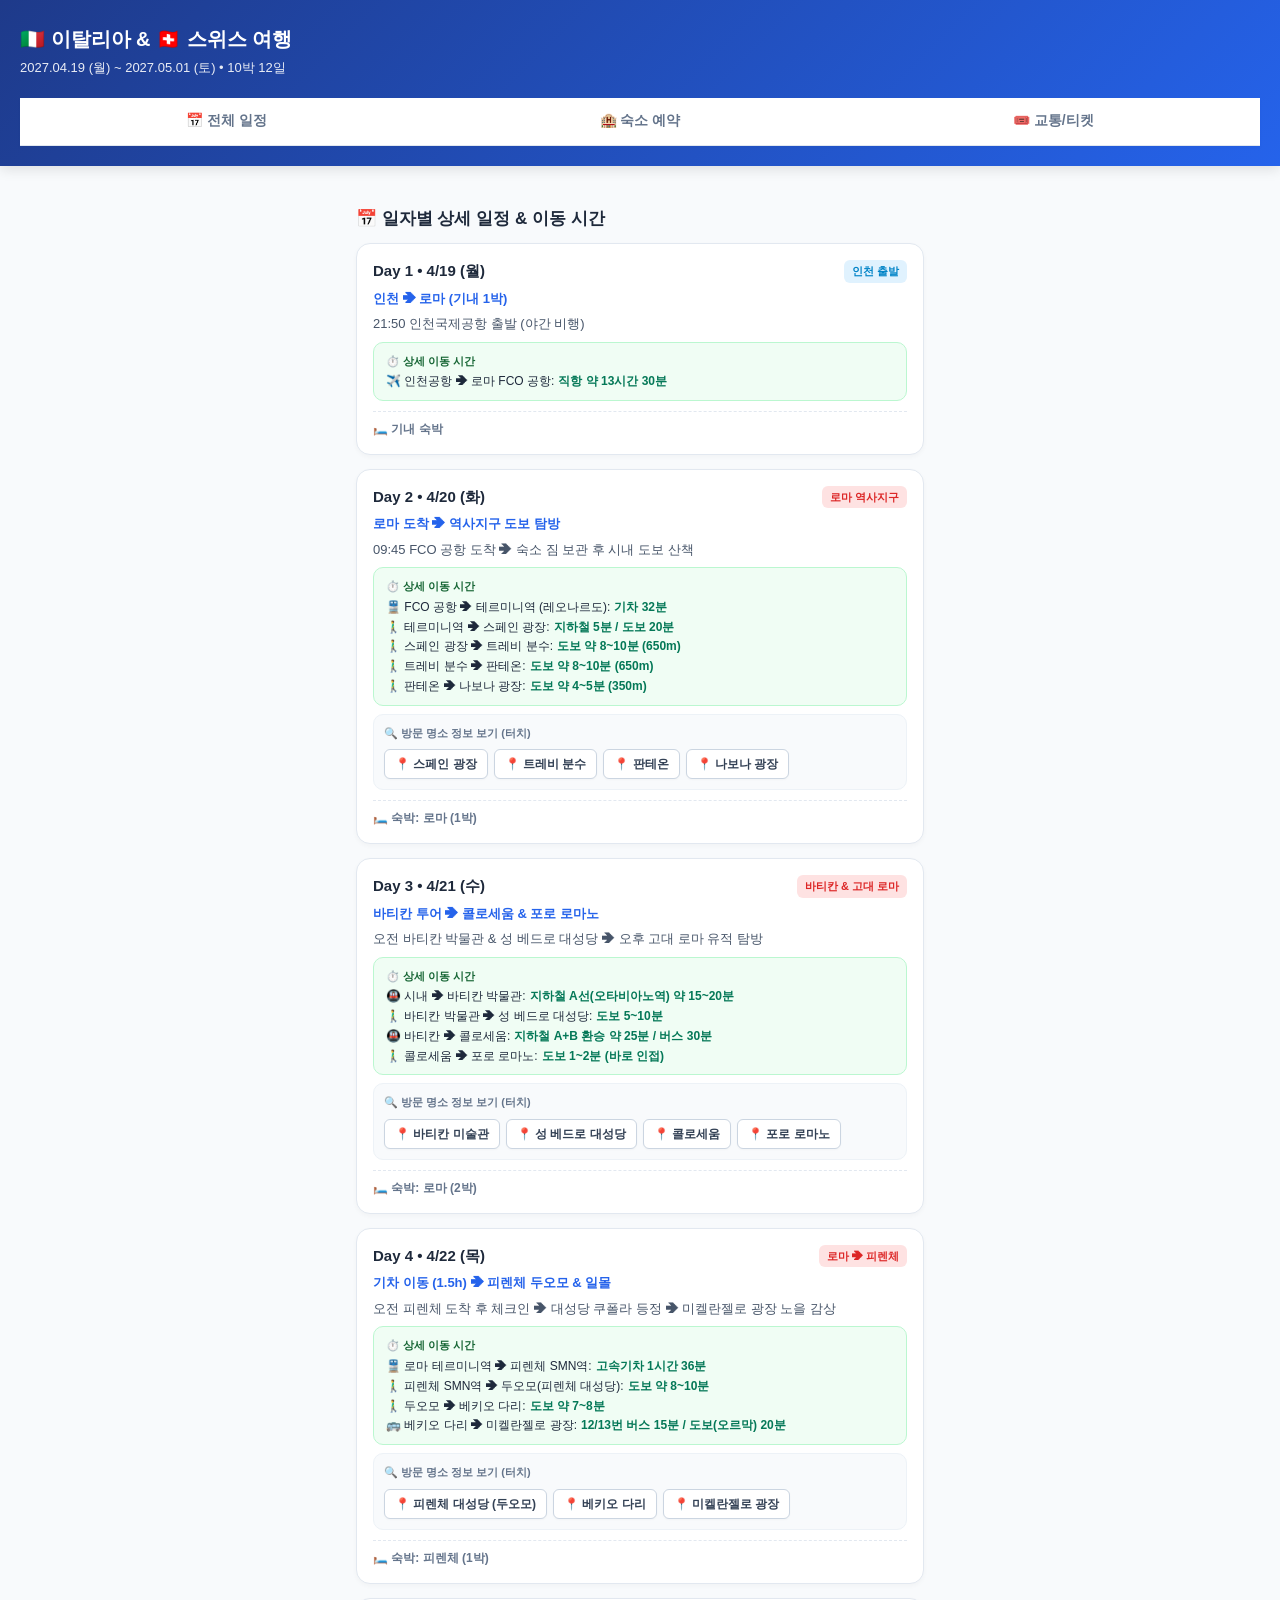
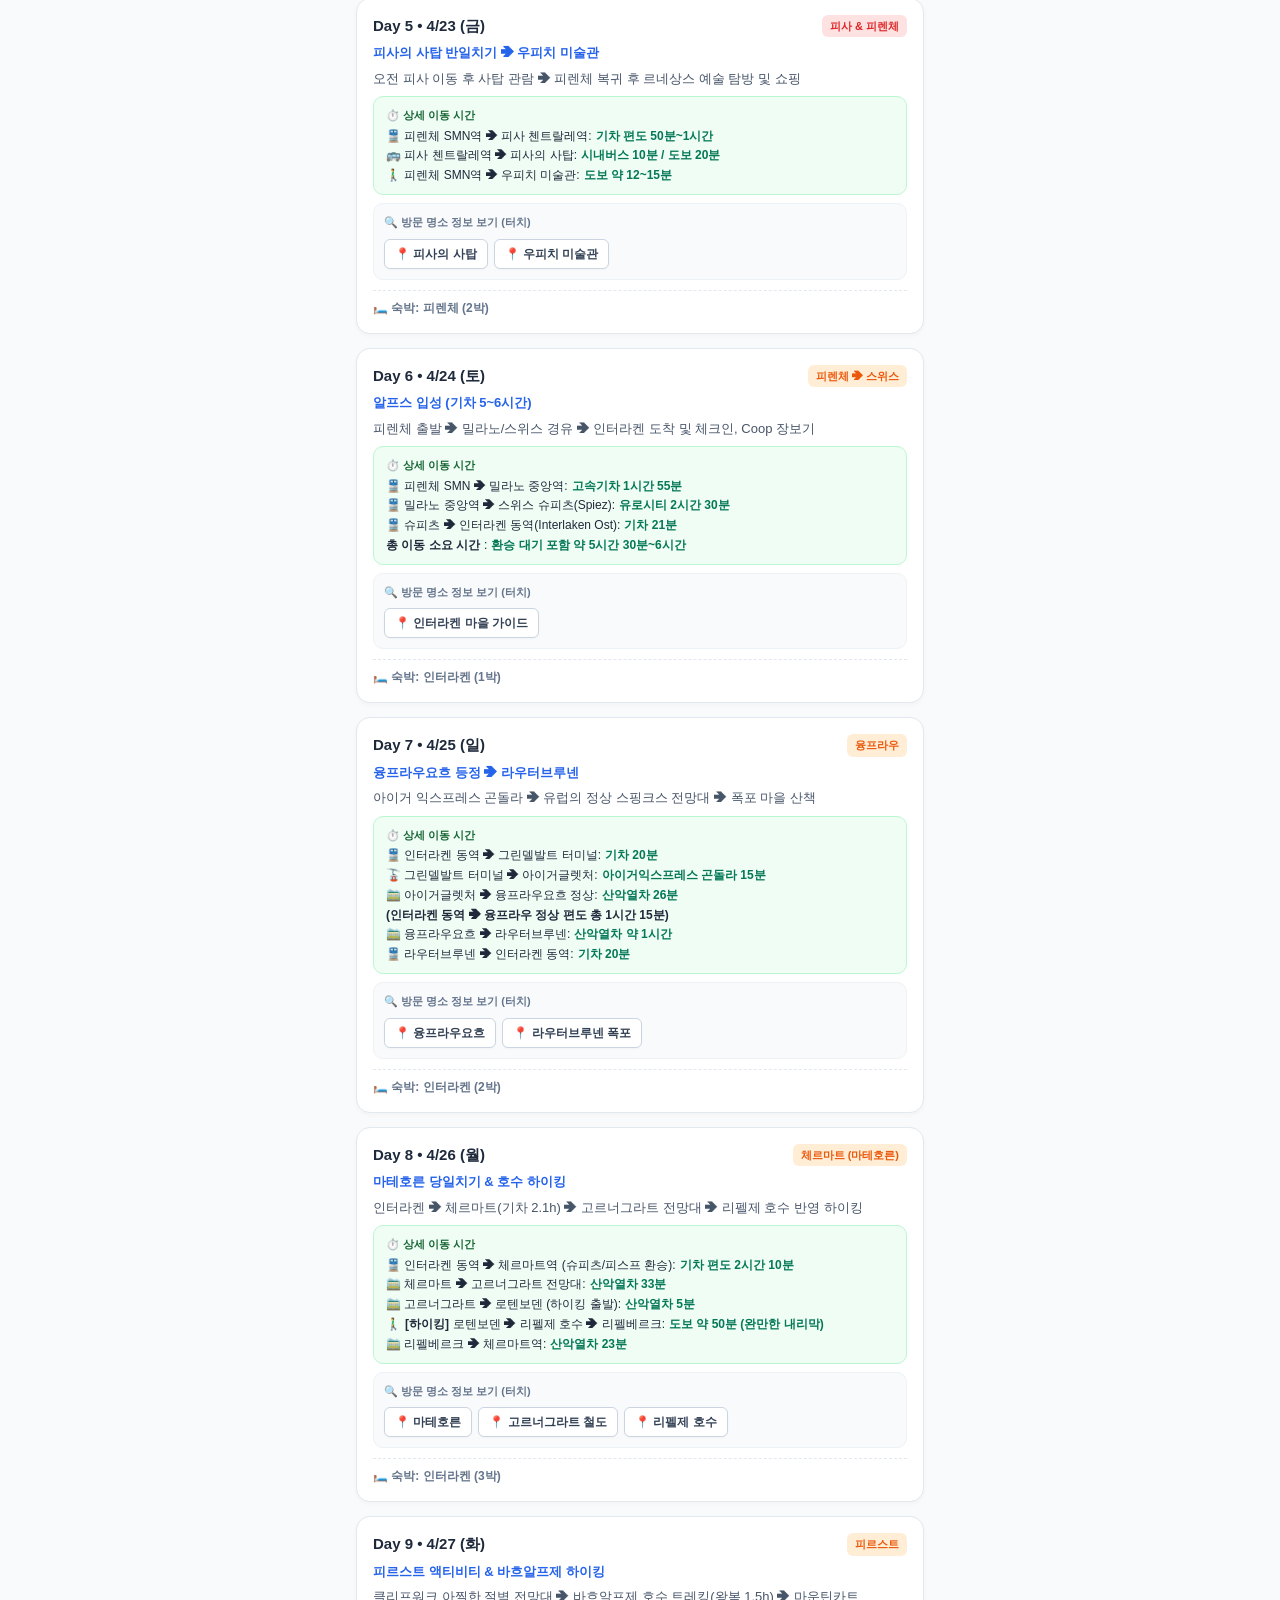
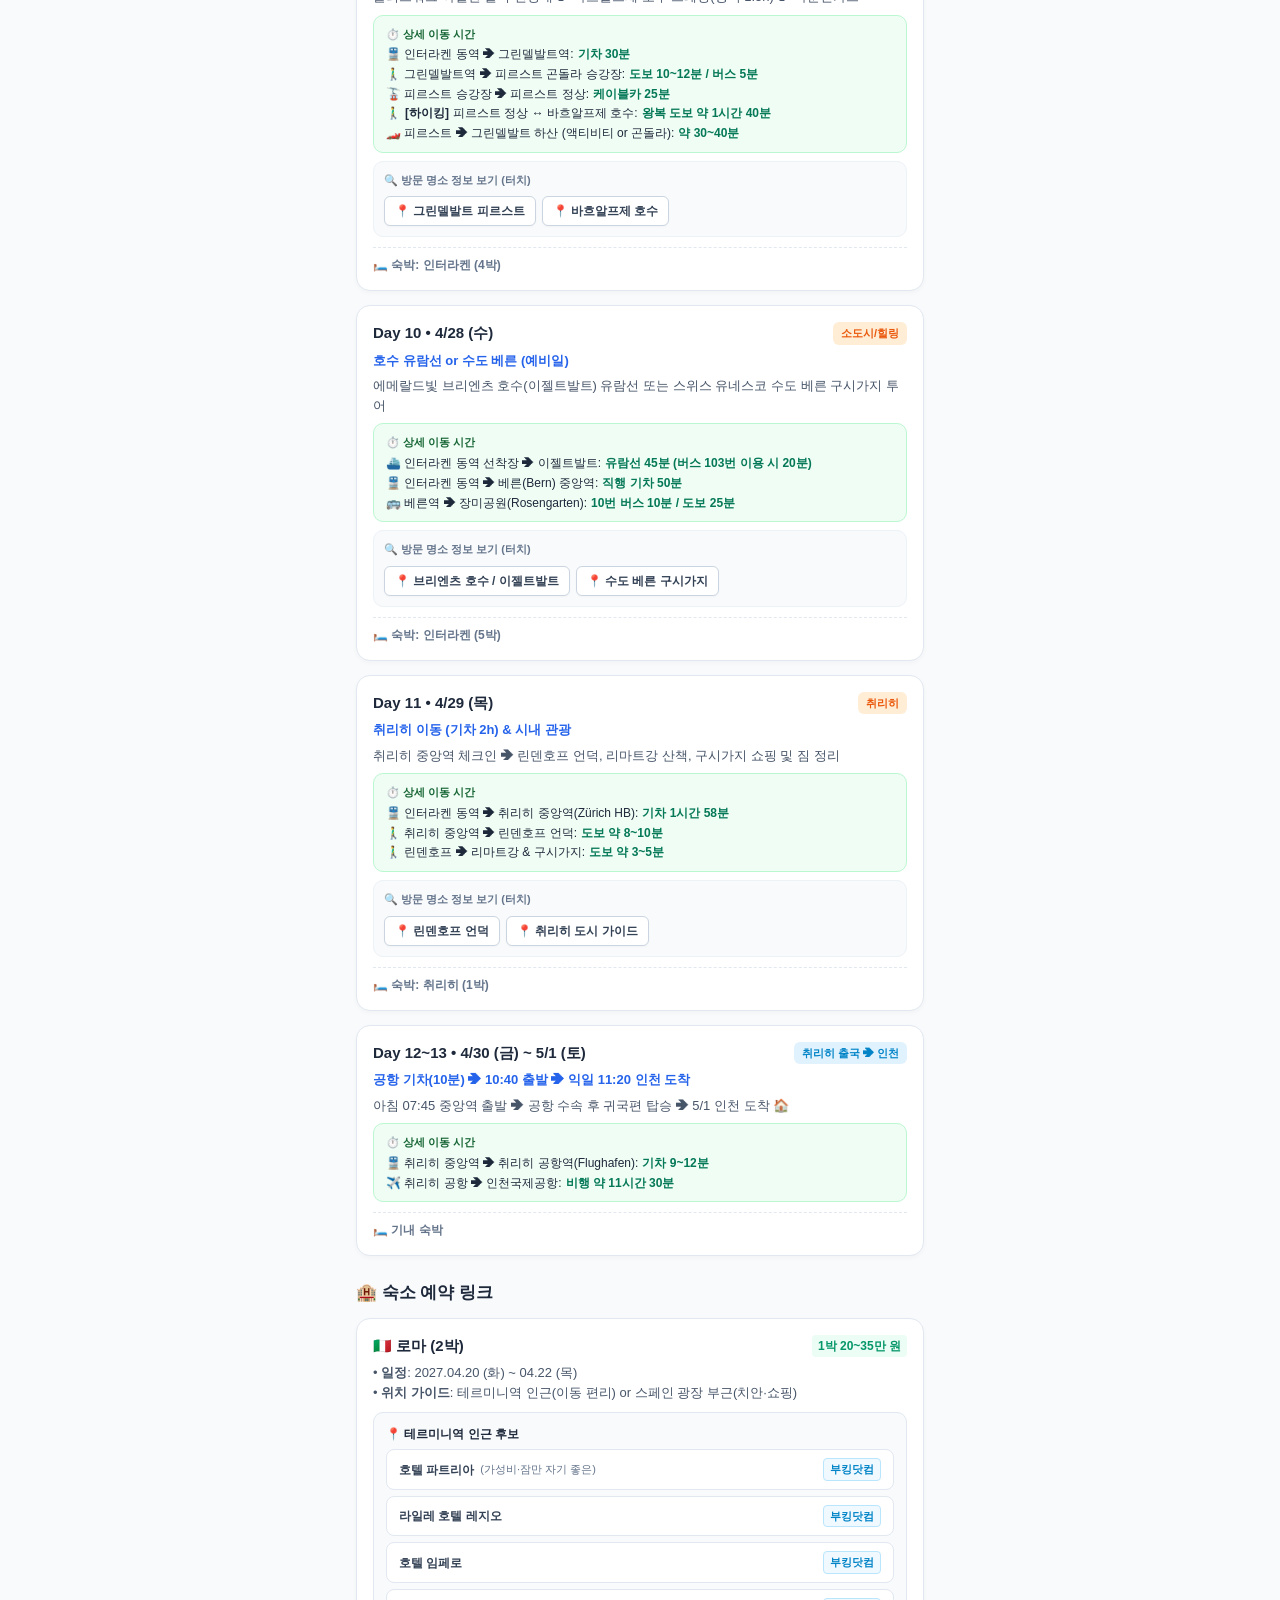
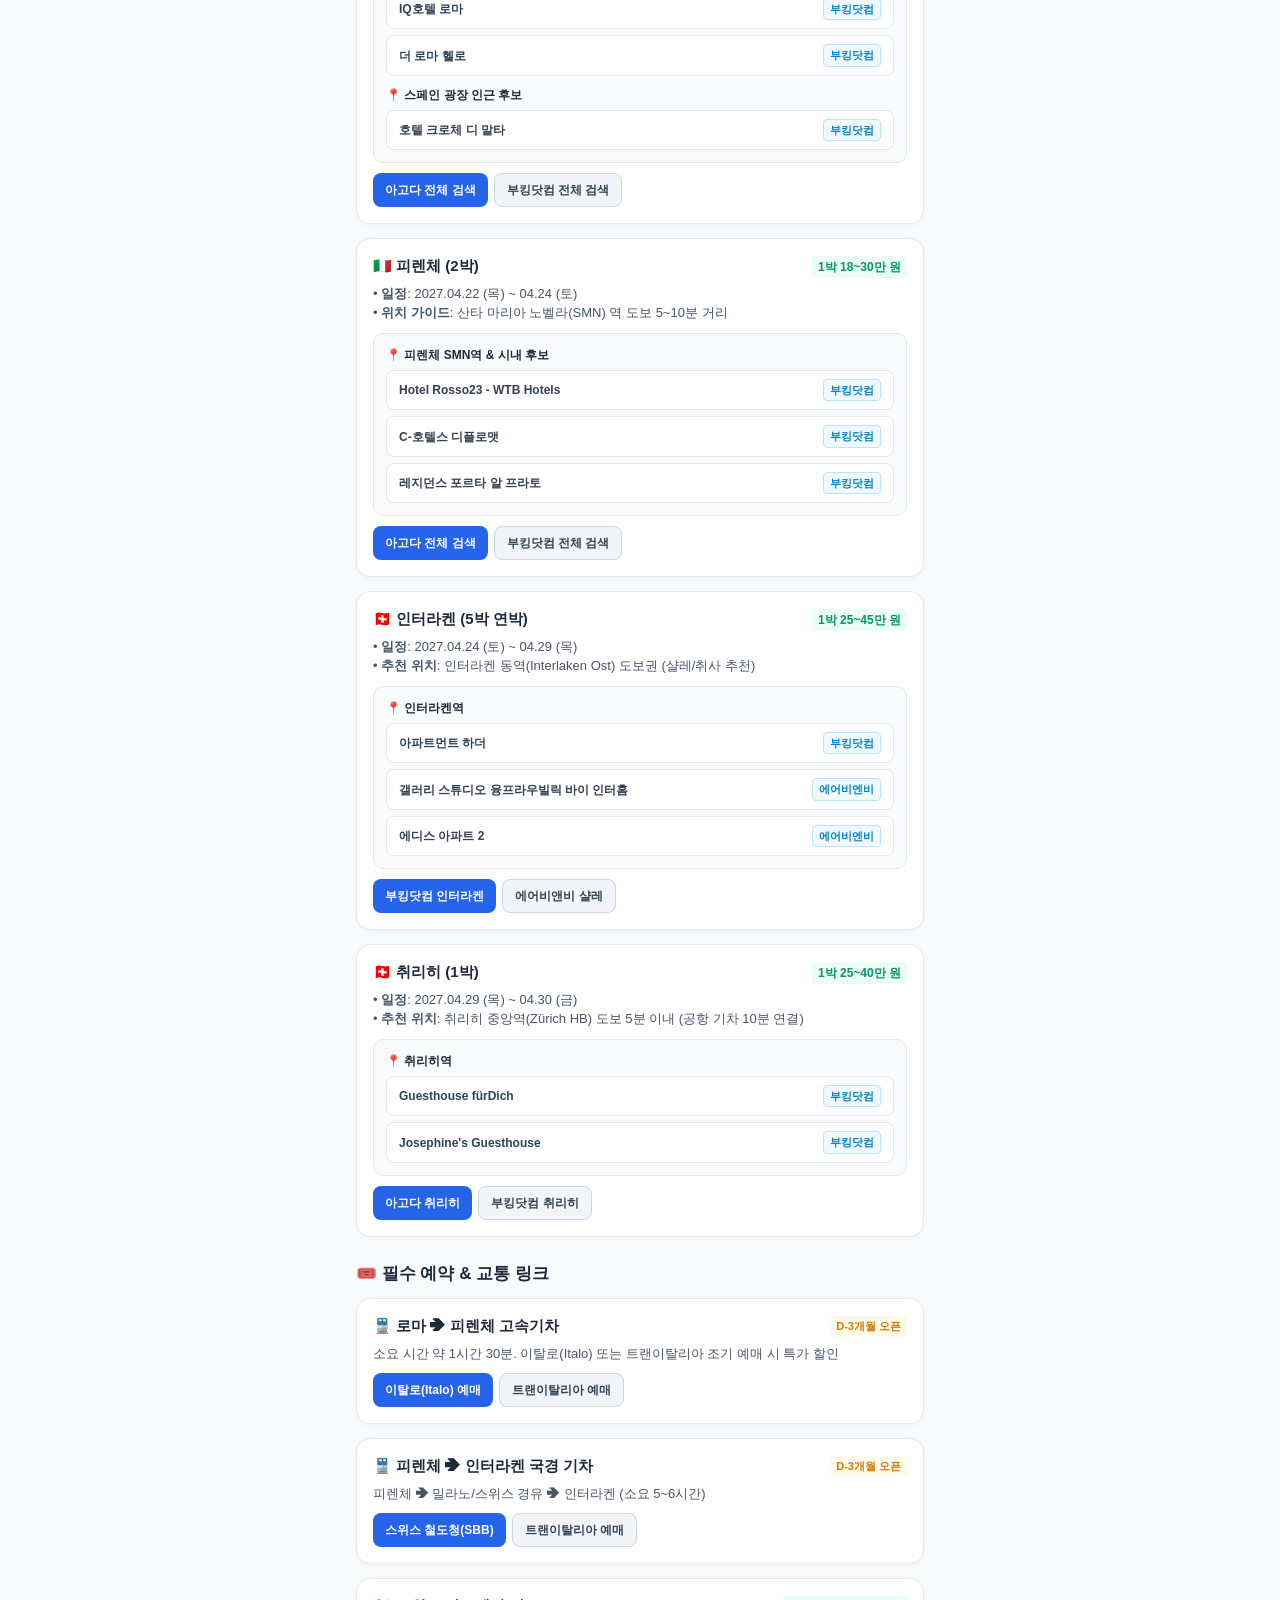
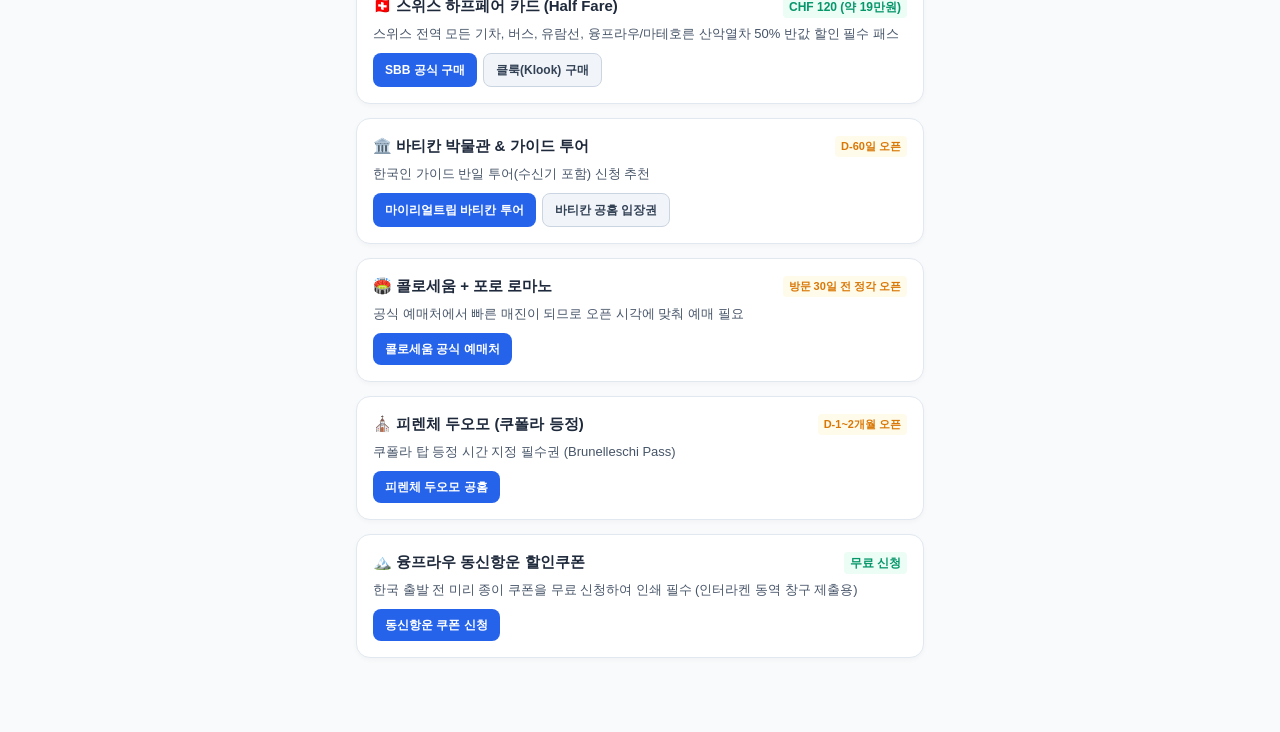
==== commit c40704dc: "Add files via upload" ====
--- a/travel.html
+++ b/travel.html
@@ -1,841 +1,1106 @@
 <!DOCTYPE html>
 <html lang="ko">
-<head>
-  <meta charset="UTF-8">
-  <meta name="viewport" content="width=device-width, initial-scale=1.0, maximum-scale=1.0, user-scalable=no">
-  <title>이탈리아 & 스위스 10박 12일 여행 가이드</title>
-  <style>
-    :root {
-      --primary: #2563eb;
-      --primary-dark: #1d4ed8;
-      --bg: #f8fafc;
-      --card-bg: #ffffff;
-      --text: #1e293b;
-      --text-muted: #64748b;
-      --border: #e2e8f0;
-      --accent-it: #dc2626;
-      --accent-ch: #ea580c;
-      --spot-bg: #f1f5f9;
-      --transit-bg: #f0fdf4;
-      --transit-border: #bbf7d0;
-      --transit-text: #166534;
-    }
-    * { box-sizing: border-box; margin: 0; padding: 0; -webkit-tap-highlight-color: transparent; }
-    body {
-      font-family: -apple-system, BlinkMacSystemFont, "Apple SD Gothic Neo", "Pretendard", "Malgun Gothic", sans-serif;
-      background-color: var(--bg);
-      color: var(--text);
-      line-height: 1.5;
-      padding-bottom: 60px;
-    }
-    header {
-      background: linear-gradient(135deg, #1e3a8a, #2563eb);
-      color: white;
-      padding: 24px 20px 20px;
-      position: sticky;
-      top: 0;
-      z-index: 100;
-      box-shadow: 0 4px 12px rgba(0,0,0,0.1);
-    }
-    header h1 { font-size: 20px; font-weight: 800; margin-bottom: 4px; }
-    header p { font-size: 13px; opacity: 0.9; }
-    
-    .nav-tabs {
-      display: flex;
-      background: white;
-      border-bottom: 1px solid var(--border);
-      position: sticky;
-      top: 73px;
-      z-index: 99;
-      box-shadow: 0 2px 4px rgba(0,0,0,0.03);
-      margin-top: 20px;
-    }
-    .nav-tab {
-      flex: 1;
-      text-align: center;
-      padding: 12px 0;
-      font-size: 14px;
-      font-weight: 700;
-      color: var(--text-muted);
-      text-decoration: none;
-      border-bottom: 2px solid transparent;
-    }
-
-    .container { padding: 16px 16px 0; max-width: 600px; margin: 0 auto; }
-    .section-title {
-      font-size: 17px;
-      font-weight: 800;
-      margin: 24px 0 12px;
-      display: flex;
-      align-items: center;
-      gap: 6px;
-    }
-
-    /* 카드 스타일 */
-    .card {
-      background: var(--card-bg);
-      border-radius: 14px;
-      padding: 16px;
-      margin-bottom: 14px;
-      border: 1px solid var(--border);
-      box-shadow: 0 2px 5px rgba(0,0,0,0.03);
-    }
-    .day-header {
-      display: flex;
-      justify-content: space-between;
-      align-items: center;
-      margin-bottom: 6px;
-    }
-    .badge {
-      font-size: 11px;
-      font-weight: 700;
-      padding: 3px 8px;
-      border-radius: 6px;
-    }
-    .badge-it { background: #fee2e2; color: var(--accent-it); }
-    .badge-ch { background: #ffedd5; color: var(--accent-ch); }
-    .badge-flight { background: #e0f2fe; color: #0284c7; }
-    
-    .day-title { font-size: 15px; font-weight: 700; color: var(--text); }
-    .day-route { font-size: 13px; font-weight: 600; color: var(--primary); margin: 4px 0 6px; }
-    .day-desc { font-size: 13px; color: #475569; margin-bottom: 8px; }
-    
-    /* 이동 시간 안내 박스 */
-    .transit-box {
-      background: var(--transit-bg);
-      border: 1px solid var(--transit-border);
-      border-radius: 10px;
-      padding: 10px 12px;
-      margin: 8px 0;
-      font-size: 12px;
-      color: #1e293b;
-    }
-    .transit-title {
-      font-size: 11px;
-      font-weight: 700;
-      color: var(--transit-text);
-      margin-bottom: 4px;
-      display: flex;
-      align-items: center;
-      gap: 4px;
-    }
-    .transit-list {
-      list-style: none;
-      padding-left: 0;
-      margin: 0;
-    }
-    .transit-list li {
-      margin-bottom: 3px;
-      display: flex;
-      align-items: flex-start;
-      gap: 4px;
-      line-height: 1.4;
-    }
-    .transit-list li:last-child { margin-bottom: 0; }
-    .transit-time {
-      font-weight: 700;
-      color: #047857;
-      white-space: nowrap;
-    }
-
-    /* 관광지 정보 링크 태그 그룹 */
-    .spot-group {
-      display: flex;
-      flex-wrap: wrap;
-      gap: 6px;
-      margin: 8px 0 4px;
-      background: #f8fafc;
-      padding: 10px;
-      border-radius: 10px;
-      border: 1px solid #edf2f7;
-    }
-    .spot-label {
-      width: 100%;
-      font-size: 11px;
-      font-weight: 700;
-      color: #64748b;
-      margin-bottom: 2px;
-    }
-    .spot-link {
-      display: inline-flex;
-      align-items: center;
-      gap: 4px;
-      font-size: 12px;
-      font-weight: 600;
-      color: #334155;
-      background: white;
-      padding: 5px 10px;
-      border-radius: 6px;
-      text-decoration: none;
-      border: 1px solid #cbd5e1;
-      box-shadow: 0 1px 2px rgba(0,0,0,0.03);
-    }
-    .spot-link:active {
-      background: #e2e8f0;
-    }
-
-    .day-stay {
-      margin-top: 10px;
-      padding-top: 8px;
-      border-top: 1px dashed var(--border);
-      font-size: 12px;
-      font-weight: 600;
-      color: #64748b;
-    }
-
-    /* 숙소 후보군 스타일 */
-    .hotel-group {
-      background: #f8fafc;
-      border-radius: 10px;
-      padding: 12px;
-      margin-top: 10px;
-      border: 1px solid #e2e8f0;
-    }
-    .hotel-sub-title {
-      font-size: 12px;
-      font-weight: 800;
-      color: #1e293b;
-      margin-bottom: 6px;
-      margin-top: 10px;
-    }
-    .hotel-sub-title:first-child {
-      margin-top: 0;
-    }
-    .hotel-list {
-      display: flex;
-      flex-direction: column;
-      gap: 6px;
-    }
-    .hotel-item {
-      display: flex;
-      align-items: center;
-      justify-content: space-between;
-      background: white;
-      padding: 8px 12px;
-      border-radius: 8px;
-      border: 1px solid #e2e8f0;
-      text-decoration: none;
-      color: #334155;
-      font-size: 12px;
-      transition: all 0.2s;
-    }
-    .hotel-item:active {
-      background: #f1f5f9;
-    }
-    .hotel-name {
-      font-weight: 700;
-      display: flex;
-      align-items: center;
-      gap: 6px;
-    }
-    .hotel-note {
-      font-size: 11px;
-      color: #64748b;
-      font-weight: normal;
-    }
-    .hotel-tag {
-      font-size: 11px;
-      font-weight: 700;
-      color: #0284c7;
-      background: #f0f9ff;
-      padding: 2px 6px;
-      border-radius: 4px;
-      border: 1px solid #bae6fd;
-      white-space: nowrap;
-    }
-
-    /* 예약 링크 및 버튼 */
-    .btn-group { display: flex; flex-wrap: wrap; gap: 6px; margin-top: 10px; }
-    .btn {
-      display: inline-flex;
-      align-items: center;
-      gap: 4px;
-      background-color: #f1f5f9;
-      color: #334155;
-      font-size: 12px;
-      font-weight: 700;
-      padding: 7px 12px;
-      border-radius: 8px;
-      text-decoration: none;
-      border: 1px solid #cbd5e1;
-    }
-    .btn-primary {
-      background-color: var(--primary);
-      color: white;
-      border: none;
-    }
-    .btn:active { opacity: 0.8; }
-
-    /* 가격 및 비고 태그 */
-    .price-tag {
-      font-size: 12px;
-      font-weight: 700;
-      color: #059669;
-      background: #ecfdf5;
-      padding: 2px 6px;
-      border-radius: 4px;
-    }
-    .timing-tag {
-      font-size: 11px;
-      color: #d97706;
-      background: #fffbeb;
-      padding: 2px 6px;
-      border-radius: 4px;
-      font-weight: 600;
-    }
-  </style>
-</head>
-<body>
-
-  <header>
-    <h1>🇮🇹 이탈리아 & 🇨🇭 스위스 여행</h1>
-    <p>2027.04.19 (월) ~ 2027.05.01 (토) • 10박 12일</p>
-    <nav class="nav-tabs">
-      <a href="#schedule" class="nav-tab">📅 전체 일정</a>
-      <a href="#stays" class="nav-tab">🏨 숙소 예약</a>
-      <a href="#tickets" class="nav-tab">🎟️ 교통/티켓</a>
-    </nav>
-  </header>
-
-  <div class="container">
-
-    <!-- 1. 일자별 상세 일정 -->
-    <h2 class="section-title" id="schedule">📅 일자별 상세 일정 & 이동 시간</h2>
-
-    <!-- Day 1 -->
-    <div class="card">
-      <div class="day-header">
-        <span class="day-title">Day 1 • 4/19 (월)</span>
-        <span class="badge badge-flight">인천 출발</span>
-      </div>
-      <div class="day-route">인천 ➔ 로마 (기내 1박)</div>
-      <div class="day-desc">21:50 인천국제공항 출발 (야간 비행)</div>
-      
-      <div class="transit-box">
-        <div class="transit-title">⏱️ 상세 이동 시간</div>
-        <ul class="transit-list">
-          <li>✈️ 인천공항 ➔ 로마 FCO 공항: <span class="transit-time">직항 약 13시간 30분</span></li>
-        </ul>
-      </div>
-
-      <div class="day-stay">🛏️ 기내 숙박</div>
-    </div>
-
-    <!-- Day 2 -->
-    <div class="card">
-      <div class="day-header">
-        <span class="day-title">Day 2 • 4/20 (화)</span>
-        <span class="badge badge-it">로마 역사지구</span>
-      </div>
-      <div class="day-route">로마 도착 ➔ 역사지구 도보 탐방</div>
-      <div class="day-desc">09:45 FCO 공항 도착 ➔ 숙소 짐 보관 후 시내 도보 산책</div>
-      
-      <div class="transit-box">
-        <div class="transit-title">⏱️ 상세 이동 시간</div>
-        <ul class="transit-list">
-          <li>🚆 FCO 공항 ➔ 테르미니역 (레오나르도): <span class="transit-time">기차 32분</span></li>
-          <li>🚶‍♂️ 테르미니역 ➔ 스페인 광장: <span class="transit-time">지하철 5분 / 도보 20분</span></li>
-          <li>🚶‍♂️ 스페인 광장 ➔ 트레비 분수: <span class="transit-time">도보 약 8~10분 (650m)</span></li>
-          <li>🚶‍♂️ 트레비 분수 ➔ 판테온: <span class="transit-time">도보 약 8~10분 (650m)</span></li>
-          <li>🚶‍♂️ 판테온 ➔ 나보나 광장: <span class="transit-time">도보 약 4~5분 (350m)</span></li>
-        </ul>
-      </div>
-
-      <div class="spot-group">
-        <div class="spot-label">🔍 방문 명소 정보 보기 (터치)</div>
-        <a href="https://ko.wikipedia.org/wiki/스페인_광장_(로마)" target="_blank" class="spot-link">📍 스페인 광장</a>
-        <a href="https://ko.wikipedia.org/wiki/트레비_분수" target="_blank" class="spot-link">📍 트레비 분수</a>
-        <a href="https://ko.wikipedia.org/wiki/판테온_(로마)" target="_blank" class="spot-link">📍 판테온</a>
-        <a href="https://ko.wikipedia.org/wiki/나보나_광장" target="_blank" class="spot-link">📍 나보나 광장</a>
-      </div>
-
-      <div class="day-stay">🛏️ 숙박: 로마 (1박)</div>
-    </div>
-
-    <!-- Day 3 -->
-    <div class="card">
-      <div class="day-header">
-        <span class="day-title">Day 3 • 4/21 (수)</span>
-        <span class="badge badge-it">바티칸 & 고대 로마</span>
-      </div>
-      <div class="day-route">바티칸 투어 ➔ 콜로세움 & 포로 로마노</div>
-      <div class="day-desc">오전 바티칸 박물관 & 성 베드로 대성당 ➔ 오후 고대 로마 유적 탐방</div>
-      
-      <div class="transit-box">
-        <div class="transit-title">⏱️ 상세 이동 시간</div>
-        <ul class="transit-list">
-          <li>🚇 시내 ➔ 바티칸 박물관: <span class="transit-time">지하철 A선(오타비아노역) 약 15~20분</span></li>
-          <li>🚶‍♂️ 바티칸 박물관 ➔ 성 베드로 대성당: <span class="transit-time">도보 5~10분</span></li>
-          <li>🚇 바티칸 ➔ 콜로세움: <span class="transit-time">지하철 A+B 환승 약 25분 / 버스 30분</span></li>
-          <li>🚶‍♂️ 콜로세움 ➔ 포로 로마노: <span class="transit-time">도보 1~2분 (바로 인접)</span></li>
-        </ul>
-      </div>
-
-      <div class="spot-group">
-        <div class="spot-label">🔍 방문 명소 정보 보기 (터치)</div>
-        <a href="https://ko.wikipedia.org/wiki/바티칸_미술관" target="_blank" class="spot-link">📍 바티칸 미술관</a>
-        <a href="https://ko.wikipedia.org/wiki/성_베드로_대성당" target="_blank" class="spot-link">📍 성 베드로 대성당</a>
-        <a href="https://ko.wikipedia.org/wiki/콜로세움" target="_blank" class="spot-link">📍 콜로세움</a>
-        <a href="https://ko.wikipedia.org/wiki/포로_로마노" target="_blank" class="spot-link">📍 포로 로마노</a>
-      </div>
-
-      <div class="day-stay">🛏️ 숙박: 로마 (2박)</div>
-    </div>
-
-    <!-- Day 4 -->
-    <div class="card">
-      <div class="day-header">
-        <span class="day-title">Day 4 • 4/22 (목)</span>
-        <span class="badge badge-it">로마 ➔ 피렌체</span>
-      </div>
-      <div class="day-route">기차 이동 (1.5h) ➔ 피렌체 두오모 & 일몰</div>
-      <div class="day-desc">오전 피렌체 도착 후 체크인 ➔ 대성당 쿠폴라 등정 ➔ 미켈란젤로 광장 노을 감상</div>
-      
-      <div class="transit-box">
-        <div class="transit-title">⏱️ 상세 이동 시간</div>
-        <ul class="transit-list">
-          <li>🚆 로마 테르미니역 ➔ 피렌체 SMN역: <span class="transit-time">고속기차 1시간 36분</span></li>
-          <li>🚶‍♂️ 피렌체 SMN역 ➔ 두오모(피렌체 대성당): <span class="transit-time">도보 약 8~10분</span></li>
-          <li>🚶‍♂️ 두오모 ➔ 베키오 다리: <span class="transit-time">도보 약 7~8분</span></li>
-          <li>🚌 베키오 다리 ➔ 미켈란젤로 광장: <span class="transit-time">12/13번 버스 15분 / 도보(오르막) 20분</span></li>
-        </ul>
-      </div>
-
-      <div class="spot-group">
-        <div class="spot-label">🔍 방문 명소 정보 보기 (터치)</div>
-        <a href="https://ko.wikipedia.org/wiki/피렌체_대성당" target="_blank" class="spot-link">📍 피렌체 대성당 (두오모)</a>
-        <a href="https://ko.wikipedia.org/wiki/베키오_다리" target="_blank" class="spot-link">📍 베키오 다리</a>
-        <a href="https://ko.wikipedia.org/wiki/미켈란젤로_광장" target="_blank" class="spot-link">📍 미켈란젤로 광장</a>
-      </div>
-
-      <div class="day-stay">🛏️ 숙박: 피렌체 (1박)</div>
-    </div>
-
-    <!-- Day 5 -->
-    <div class="card">
-      <div class="day-header">
-        <span class="day-title">Day 5 • 4/23 (금)</span>
-        <span class="badge badge-it">피사 & 피렌체</span>
-      </div>
-      <div class="day-route">피사의 사탑 반일치기 ➔ 우피치 미술관</div>
-      <div class="day-desc">오전 피사 이동 후 사탑 관람 ➔ 피렌체 복귀 후 르네상스 예술 탐방 및 쇼핑</div>
-      
-      <div class="transit-box">
-        <div class="transit-title">⏱️ 상세 이동 시간</div>
-        <ul class="transit-list">
-          <li>🚆 피렌체 SMN역 ➔ 피사 첸트랄레역: <span class="transit-time">기차 편도 50분~1시간</span></li>
-          <li>🚌 피사 첸트랄레역 ➔ 피사의 사탑: <span class="transit-time">시내버스 10분 / 도보 20분</span></li>
-          <li>🚶‍♂️ 피렌체 SMN역 ➔ 우피치 미술관: <span class="transit-time">도보 약 12~15분</span></li>
-        </ul>
-      </div>
-
-      <div class="spot-group">
-        <div class="spot-label">🔍 방문 명소 정보 보기 (터치)</div>
-        <a href="https://ko.wikipedia.org/wiki/피사의_사탑" target="_blank" class="spot-link">📍 피사의 사탑</a>
-        <a href="https://ko.wikipedia.org/wiki/우피치_미술관" target="_blank" class="spot-link">📍 우피치 미술관</a>
-      </div>
-
-      <div class="day-stay">🛏️ 숙박: 피렌체 (2박)</div>
-    </div>
-
-    <!-- Day 6 -->
-    <div class="card">
-      <div class="day-header">
-        <span class="day-title">Day 6 • 4/24 (토)</span>
-        <span class="badge badge-ch">피렌체 ➔ 스위스</span>
-      </div>
-      <div class="day-route">알프스 입성 (기차 5~6시간)</div>
-      <div class="day-desc">피렌체 출발 ➔ 밀라노/스위스 경유 ➔ 인터라켄 도착 및 체크인, Coop 장보기</div>
-      
-      <div class="transit-box">
-        <div class="transit-title">⏱️ 상세 이동 시간</div>
-        <ul class="transit-list">
-          <li>🚆 피렌체 SMN ➔ 밀라노 중앙역: <span class="transit-time">고속기차 1시간 55분</span></li>
-          <li>🚆 밀라노 중앙역 ➔ 스위스 슈피츠(Spiez): <span class="transit-time">유로시티 2시간 30분</span></li>
-          <li>🚆 슈피츠 ➔ 인터라켄 동역(Interlaken Ost): <span class="transit-time">기차 21분</span></li>
-          <li><b>총 이동 소요 시간</b>: <span class="transit-time">환승 대기 포함 약 5시간 30분~6시간</span></li>
-        </ul>
-      </div>
-
-      <div class="spot-group">
-        <div class="spot-label">🔍 방문 명소 정보 보기 (터치)</div>
-        <a href="https://www.myswitzerland.com/ko/destinations/interlaken/" target="_blank" class="spot-link">📍 인터라켄 마을 가이드</a>
-      </div>
-
-      <div class="day-stay">🛏️ 숙박: 인터라켄 (1박)</div>
-    </div>
-
-    <!-- Day 7 -->
-    <div class="card">
-      <div class="day-header">
-        <span class="day-title">Day 7 • 4/25 (일)</span>
-        <span class="badge badge-ch">융프라우</span>
-      </div>
-      <div class="day-route">융프라우요흐 등정 ➔ 라우터브루넨</div>
-      <div class="day-desc">아이거 익스프레스 곤돌라 ➔ 유럽의 정상 스핑크스 전망대 ➔ 폭포 마을 산책</div>
-      
-      <div class="transit-box">
-        <div class="transit-title">⏱️ 상세 이동 시간</div>
-        <ul class="transit-list">
-          <li>🚆 인터라켄 동역 ➔ 그린델발트 터미널: <span class="transit-time">기차 20분</span></li>
-          <li>🚡 그린델발트 터미널 ➔ 아이거글렛처: <span class="transit-time">아이거익스프레스 곤돌라 15분</span></li>
-          <li>🚞 아이거글렛처 ➔ 융프라우요흐 정상: <span class="transit-time">산악열차 26분</span></li>
-          <li><b>(인터라켄 동역 ➔ 융프라우 정상 편도 총 1시간 15분)</b></li>
-          <li>🚞 융프라우요흐 ➔ 라우터브루넨: <span class="transit-time">산악열차 약 1시간</span></li>
-          <li>🚆 라우터브루넨 ➔ 인터라켄 동역: <span class="transit-time">기차 20분</span></li>
-        </ul>
-      </div>
-
-      <div class="spot-group">
-        <div class="spot-label">🔍 방문 명소 정보 보기 (터치)</div>
-        <a href="https://www.myswitzerland.com/ko/destinations/jungfraujoch/" target="_blank" class="spot-link">📍 융프라우요흐</a>
-        <a href="https://www.myswitzerland.com/ko/destinations/lauterbrunnen/" target="_blank" class="spot-link">📍 라우터브루넨 폭포</a>
-      </div>
-
-      <div class="day-stay">🛏️ 숙박: 인터라켄 (2박)</div>
-    </div>
-
-    <!-- Day 8 -->
-    <div class="card">
-      <div class="day-header">
-        <span class="day-title">Day 8 • 4/26 (월)</span>
-        <span class="badge badge-ch">체르마트 (마테호른)</span>
-      </div>
-      <div class="day-route">마테호른 당일치기 & 호수 하이킹</div>
-      <div class="day-desc">인터라켄 ➔ 체르마트(기차 2.1h) ➔ 고르너그라트 전망대 ➔ 리펠제 호수 반영 하이킹</div>
-      
-      <div class="transit-box">
-        <div class="transit-title">⏱️ 상세 이동 시간</div>
-        <ul class="transit-list">
-          <li>🚆 인터라켄 동역 ➔ 체르마트역 (슈피츠/피스프 환승): <span class="transit-time">기차 편도 2시간 10분</span></li>
-          <li>🚞 체르마트 ➔ 고르너그라트 전망대: <span class="transit-time">산악열차 33분</span></li>
-          <li>🚞 고르너그라트 ➔ 로텐보덴 (하이킹 출발): <span class="transit-time">산악열차 5분</span></li>
-          <li>🚶‍♂️ <b>[하이킹]</b> 로텐보덴 ➔ 리펠제 호수 ➔ 리펠베르크: <span class="transit-time">도보 약 50분 (완만한 내리막)</span></li>
-          <li>🚞 리펠베르크 ➔ 체르마트역: <span class="transit-time">산악열차 23분</span></li>
-        </ul>
-      </div>
-
-      <div class="spot-group">
-        <div class="spot-label">🔍 방문 명소 정보 보기 (터치)</div>
-        <a href="https://www.myswitzerland.com/ko/destinations/matterhorn/" target="_blank" class="spot-link">📍 마테호른</a>
-        <a href="https://www.myswitzerland.com/ko/destinations/gornergrat/" target="_blank" class="spot-link">📍 고르너그라트 철도</a>
-        <a href="https://www.myswitzerland.com/ko/experiences/riffelsee-lake/" target="_blank" class="spot-link">📍 리펠제 호수</a>
-      </div>
-
-      <div class="day-stay">🛏️ 숙박: 인터라켄 (3박)</div>
-    </div>
-
-    <!-- Day 9 -->
-    <div class="card">
-      <div class="day-header">
-        <span class="day-title">Day 9 • 4/27 (화)</span>
-        <span class="badge badge-ch">피르스트</span>
-      </div>
-      <div class="day-route">피르스트 액티비티 & 바흐알프제 하이킹</div>
-      <div class="day-desc">클리프워크 아찔한 절벽 전망대 ➔ 바흐알프제 호수 트레킹(왕복 1.5h) ➔ 마운틴카트</div>
-      
-      <div class="transit-box">
-        <div class="transit-title">⏱️ 상세 이동 시간</div>
-        <ul class="transit-list">
-          <li>🚆 인터라켄 동역 ➔ 그린델발트역: <span class="transit-time">기차 30분</span></li>
-          <li>🚶‍♂️ 그린델발트역 ➔ 피르스트 곤돌라 승강장: <span class="transit-time">도보 10~12분 / 버스 5분</span></li>
-          <li>🚡 피르스트 승강장 ➔ 피르스트 정상: <span class="transit-time">케이블카 25분</span></li>
-          <li>🚶‍♂️ <b>[하이킹]</b> 피르스트 정상 ↔ 바흐알프제 호수: <span class="transit-time">왕복 도보 약 1시간 40분</span></li>
-          <li>🏎️ 피르스트 ➔ 그린델발트 하산 (액티비티 or 곤돌라): <span class="transit-time">약 30~40분</span></li>
-        </ul>
-      </div>
-
-      <div class="spot-group">
-        <div class="spot-label">🔍 방문 명소 정보 보기 (터치)</div>
-        <a href="https://www.myswitzerland.com/ko/destinations/grindelwald-first/" target="_blank" class="spot-link">📍 그린델발트 피르스트</a>
-        <a href="https://www.myswitzerland.com/ko/experiences/bachalpsee-lake-walking/" target="_blank" class="spot-link">📍 바흐알프제 호수</a>
-      </div>
-
-      <div class="day-stay">🛏️ 숙박: 인터라켄 (4박)</div>
-    </div>
-
-    <!-- Day 10 -->
-    <div class="card">
-      <div class="day-header">
-        <span class="day-title">Day 10 • 4/28 (수)</span>
-        <span class="badge badge-ch">소도시/힐링</span>
-      </div>
-      <div class="day-route">호수 유람선 or 수도 베른 (예비일)</div>
-      <div class="day-desc">에메랄드빛 브리엔츠 호수(이젤트발트) 유람선 또는 스위스 유네스코 수도 베른 구시가지 투어</div>
-      
-      <div class="transit-box">
-        <div class="transit-title">⏱️ 상세 이동 시간</div>
-        <ul class="transit-list">
-          <li>⛴️ 인터라켄 동역 선착장 ➔ 이젤트발트: <span class="transit-time">유람선 45분 (버스 103번 이용 시 20분)</span></li>
-          <li>🚆 인터라켄 동역 ➔ 베른(Bern) 중앙역: <span class="transit-time">직행 기차 50분</span></li>
-          <li>🚌 베른역 ➔ 장미공원(Rosengarten): <span class="transit-time">10번 버스 10분 / 도보 25분</span></li>
-        </ul>
-      </div>
-
-      <div class="spot-group">
-        <div class="spot-label">🔍 방문 명소 정보 보기 (터치)</div>
-        <a href="https://www.myswitzerland.com/ko/destinations/lake-brienz/" target="_blank" class="spot-link">📍 브리엔츠 호수 / 이젤트발트</a>
-        <a href="https://www.myswitzerland.com/ko/destinations/bern/" target="_blank" class="spot-link">📍 수도 베른 구시가지</a>
-      </div>
-
-      <div class="day-stay">🛏️ 숙박: 인터라켄 (5박)</div>
-    </div>
-
-    <!-- Day 11 -->
-    <div class="card">
-      <div class="day-header">
-        <span class="day-title">Day 11 • 4/29 (목)</span>
-        <span class="badge badge-ch">취리히</span>
-      </div>
-      <div class="day-route">취리히 이동 (기차 2h) & 시내 관광</div>
-      <div class="day-desc">취리히 중앙역 체크인 ➔ 린덴호프 언덕, 리마트강 산책, 구시가지 쇼핑 및 짐 정리</div>
-      
-      <div class="transit-box">
-        <div class="transit-title">⏱️ 상세 이동 시간</div>
-        <ul class="transit-list">
-          <li>🚆 인터라켄 동역 ➔ 취리히 중앙역(Zürich HB): <span class="transit-time">기차 1시간 58분</span></li>
-          <li>🚶‍♂️ 취리히 중앙역 ➔ 린덴호프 언덕: <span class="transit-time">도보 약 8~10분</span></li>
-          <li>🚶‍♂️ 린덴호프 ➔ 리마트강 & 구시가지: <span class="transit-time">도보 약 3~5분</span></li>
-        </ul>
-      </div>
-
-      <div class="spot-group">
-        <div class="spot-label">🔍 방문 명소 정보 보기 (터치)</div>
-        <a href="https://www.myswitzerland.com/ko/experiences/lindenhof-historical-oasis-above-the-old-town/" target="_blank" class="spot-link">📍 린덴호프 언덕</a>
-        <a href="https://www.myswitzerland.com/ko/destinations/zurich/" target="_blank" class="spot-link">📍 취리히 도시 가이드</a>
-      </div>
-
-      <div class="day-stay">🛏️ 숙박: 취리히 (1박)</div>
-    </div>
-
-    <!-- Day 12 & 13 -->
-    <div class="card">
-      <div class="day-header">
-        <span class="day-title">Day 12~13 • 4/30 (금) ~ 5/1 (토)</span>
-        <span class="badge badge-flight">취리히 출국 ➔ 인천</span>
-      </div>
-      <div class="day-route">공항 기차(10분) ➔ 10:40 출발 ➔ 익일 11:20 인천 도착</div>
-      <div class="day-desc">아침 07:45 중앙역 출발 ➔ 공항 수속 후 귀국편 탑승 ➔ 5/1 인천 도착 🏠</div>
-      
-      <div class="transit-box">
-        <div class="transit-title">⏱️ 상세 이동 시간</div>
-        <ul class="transit-list">
-          <li>🚆 취리히 중앙역 ➔ 취리히 공항역(Flughafen): <span class="transit-time">기차 9~12분</span></li>
-          <li>✈️ 취리히 공항 ➔ 인천국제공항: <span class="transit-time">비행 약 11시간 30분</span></li>
-        </ul>
-      </div>
-
-      <div class="day-stay">🛏️ 기내 숙박</div>
-    </div>
-
-
-    <!-- 2. 숙소 예약 관리 & 링크 -->
-    <h2 class="section-title" id="stays">🏨 숙소 예약 링크</h2>
-
-    <!-- 로마 숙소 카드 -->
-    <div class="card">
-      <div class="day-header">
-        <span class="day-title">🇮🇹 로마 (2박)</span>
-        <span class="price-tag">1박 20~35만 원</span>
-      </div>
-      <div class="day-desc">
-        • <b>일정</b>: 2027.04.20 (화) ~ 04.22 (목)<br>
-        • <b>위치 가이드</b>: 테르미니역 인근(이동 편리) or 스페인 광장 부근(치안·쇼핑)
-      </div>
-
-      <div class="hotel-group">
-        <div class="hotel-sub-title">📍 테르미니역 인근 후보</div>
-        <div class="hotel-list">
-          <a href="https://www.booking.com/Share-Rk85kP9" target="_blank" class="hotel-item">
-            <span class="hotel-name">호텔 파트리아 <span class="hotel-note">(가성비·잠만 자기 좋은)</span></span>
-            <span class="hotel-tag">부킹닷컴</span>
-          </a>
-          <a href="https://www.booking.com/Share-cfbZnf4" target="_blank" class="hotel-item">
-            <span class="hotel-name">라일레 호텔 레지오</span>
-            <span class="hotel-tag">부킹닷컴</span>
-          </a>
-          <a href="https://www.booking.com/Share-vV6eHO" target="_blank" class="hotel-item">
-            <span class="hotel-name">호텔 임페로</span>
-            <span class="hotel-tag">부킹닷컴</span>
-          </a>
-          <a href="https://www.booking.com/Share-gGUxVRx" target="_blank" class="hotel-item">
-            <span class="hotel-name">IQ호텔 로마</span>
-            <span class="hotel-tag">부킹닷컴</span>
-          </a>
-          <a href="https://www.booking.com/Share-tAHu6z" target="_blank" class="hotel-item">
-            <span class="hotel-name">더 로마 헬로</span>
-            <span class="hotel-tag">부킹닷컴</span>
-          </a>
+    <head>
+        <meta charset="UTF-8">
+        <meta
+            name="viewport"
+            content="width=device-width, initial-scale=1.0, maximum-scale=1.0, user-scalable=no">
+        <title>이탈리아 & 스위스 10박 12일 여행 가이드</title>
+        <style>
+            :root {
+                --primary: #2563eb;
+                --primary-dark: #1d4ed8;
+                --bg: #f8fafc;
+                --card-bg: #ffffff;
+                --text: #1e293b;
+                --text-muted: #64748b;
+                --border: #e2e8f0;
+                --accent-it: #dc2626;
+                --accent-ch: #ea580c;
+                --spot-bg: #f1f5f9;
+                --transit-bg: #f0fdf4;
+                --transit-border: #bbf7d0;
+                --transit-text: #166534;
+            }
+            * {
+                box-sizing: border-box;
+                margin: 0;
+                padding: 0;
+                -webkit-tap-highlight-color: transparent;
+            }
+            body {
+                font-family: -apple-system, BlinkMacSystemFont, "Apple SD Gothic Neo", "Pretendard", "Malgun Gothic", sans-serif;
+                background-color: var(--bg);
+                color: var(--text);
+                line-height: 1.5;
+                padding-bottom: 60px;
+            }
+            header {
+                background: linear-gradient(135deg, #1e3a8a, #2563eb);
+                color: white;
+                padding: 24px 20px 20px;
+                position: sticky;
+                top: 0;
+                z-index: 100;
+                box-shadow: 0 4px 12px rgba(0,0,0,0.1);
+            }
+            header h1 {
+                font-size: 20px;
+                font-weight: 800;
+                margin-bottom: 4px;
+            }
+            header p {
+                font-size: 13px;
+                opacity: 0.9;
+            }
+
+            .nav-tabs {
+                display: flex;
+                background: white;
+                border-bottom: 1px solid var(--border);
+                position: sticky;
+                top: 73px;
+                z-index: 99;
+                box-shadow: 0 2px 4px rgba(0,0,0,0.03);
+                margin-top: 20px;
+            }
+            .nav-tab {
+                flex: 1;
+                text-align: center;
+                padding: 12px 0;
+                font-size: 14px;
+                font-weight: 700;
+                color: var(--text-muted);
+                text-decoration: none;
+                border-bottom: 2px solid transparent;
+            }
+
+            .container {
+                padding: 16px 16px 0;
+                max-width: 600px;
+                margin: 0 auto;
+            }
+            .section-title {
+                font-size: 17px;
+                font-weight: 800;
+                margin: 24px 0 12px;
+                display: flex;
+                align-items: center;
+                gap: 6px;
+            }
+
+            /* 카드 스타일 */
+            .card {
+                background: var(--card-bg);
+                border-radius: 14px;
+                padding: 16px;
+                margin-bottom: 14px;
+                border: 1px solid var(--border);
+                box-shadow: 0 2px 5px rgba(0,0,0,0.03);
+            }
+            .day-header {
+                display: flex;
+                justify-content: space-between;
+                align-items: center;
+                margin-bottom: 6px;
+            }
+            .badge {
+                font-size: 11px;
+                font-weight: 700;
+                padding: 3px 8px;
+                border-radius: 6px;
+            }
+            .badge-it {
+                background: #fee2e2;
+                color: var(--accent-it);
+            }
+            .badge-ch {
+                background: #ffedd5;
+                color: var(--accent-ch);
+            }
+            .badge-flight {
+                background: #e0f2fe;
+                color: #0284c7;
+            }
+
+            .day-title {
+                font-size: 15px;
+                font-weight: 700;
+                color: var(--text);
+            }
+            .day-route {
+                font-size: 13px;
+                font-weight: 600;
+                color: var(--primary);
+                margin: 4px 0 6px;
+            }
+            .day-desc {
+                font-size: 13px;
+                color: #475569;
+                margin-bottom: 8px;
+            }
+
+            /* 이동 시간 안내 박스 */
+            .transit-box {
+                background: var(--transit-bg);
+                border: 1px solid var(--transit-border);
+                border-radius: 10px;
+                padding: 10px 12px;
+                margin: 8px 0;
+                font-size: 12px;
+                color: #1e293b;
+            }
+            .transit-title {
+                font-size: 11px;
+                font-weight: 700;
+                color: var(--transit-text);
+                margin-bottom: 4px;
+                display: flex;
+                align-items: center;
+                gap: 4px;
+            }
+            .transit-list {
+                list-style: none;
+                padding-left: 0;
+                margin: 0;
+            }
+            .transit-list li {
+                margin-bottom: 3px;
+                display: flex;
+                align-items: flex-start;
+                gap: 4px;
+                line-height: 1.4;
+            }
+            .transit-list li:last-child {
+                margin-bottom: 0;
+            }
+            .transit-time {
+                font-weight: 700;
+                color: #047857;
+                white-space: nowrap;
+            }
+
+            /* 관광지 정보 링크 태그 그룹 */
+            .spot-group {
+                display: flex;
+                flex-wrap: wrap;
+                gap: 6px;
+                margin: 8px 0 4px;
+                background: #f8fafc;
+                padding: 10px;
+                border-radius: 10px;
+                border: 1px solid #edf2f7;
+            }
+            .spot-label {
+                width: 100%;
+                font-size: 11px;
+                font-weight: 700;
+                color: #64748b;
+                margin-bottom: 2px;
+            }
+            .spot-link {
+                display: inline-flex;
+                align-items: center;
+                gap: 4px;
+                font-size: 12px;
+                font-weight: 600;
+                color: #334155;
+                background: white;
+                padding: 5px 10px;
+                border-radius: 6px;
+                text-decoration: none;
+                border: 1px solid #cbd5e1;
+                box-shadow: 0 1px 2px rgba(0,0,0,0.03);
+            }
+            .spot-link:active {
+                background: #e2e8f0;
+            }
+
+            .day-stay {
+                margin-top: 10px;
+                padding-top: 8px;
+                border-top: 1px dashed var(--border);
+                font-size: 12px;
+                font-weight: 600;
+                color: #64748b;
+            }
+
+            /* 숙소 후보군 스타일 */
+            .hotel-group {
+                background: #f8fafc;
+                border-radius: 10px;
+                padding: 12px;
+                margin-top: 10px;
+                border: 1px solid #e2e8f0;
+            }
+            .hotel-sub-title {
+                font-size: 12px;
+                font-weight: 800;
+                color: #1e293b;
+                margin-bottom: 6px;
+                margin-top: 10px;
+            }
+            .hotel-sub-title:first-child {
+                margin-top: 0;
+            }
+            .hotel-list {
+                display: flex;
+                flex-direction: column;
+                gap: 6px;
+            }
+            .hotel-item {
+                display: flex;
+                align-items: center;
+                justify-content: space-between;
+                background: white;
+                padding: 8px 12px;
+                border-radius: 8px;
+                border: 1px solid #e2e8f0;
+                text-decoration: none;
+                color: #334155;
+                font-size: 12px;
+                transition: all 0.2s;
+            }
+            .hotel-item:active {
+                background: #f1f5f9;
+            }
+            .hotel-name {
+                font-weight: 700;
+                display: flex;
+                align-items: center;
+                gap: 6px;
+            }
+            .hotel-note {
+                font-size: 11px;
+                color: #64748b;
+                font-weight: normal;
+            }
+            .hotel-tag {
+                font-size: 11px;
+                font-weight: 700;
+                color: #0284c7;
+                background: #f0f9ff;
+                padding: 2px 6px;
+                border-radius: 4px;
+                border: 1px solid #bae6fd;
+                white-space: nowrap;
+            }
+
+            /* 예약 링크 및 버튼 */
+            .btn-group {
+                display: flex;
+                flex-wrap: wrap;
+                gap: 6px;
+                margin-top: 10px;
+            }
+            .btn {
+                display: inline-flex;
+                align-items: center;
+                gap: 4px;
+                background-color: #f1f5f9;
+                color: #334155;
+                font-size: 12px;
+                font-weight: 700;
+                padding: 7px 12px;
+                border-radius: 8px;
+                text-decoration: none;
+                border: 1px solid #cbd5e1;
+            }
+            .btn-primary {
+                background-color: var(--primary);
+                color: white;
+                border: none;
+            }
+            .btn:active {
+                opacity: 0.8;
+            }
+
+            /* 가격 및 비고 태그 */
+            .price-tag {
+                font-size: 12px;
+                font-weight: 700;
+                color: #059669;
+                background: #ecfdf5;
+                padding: 2px 6px;
+                border-radius: 4px;
+            }
+            .timing-tag {
+                font-size: 11px;
+                color: #d97706;
+                background: #fffbeb;
+                padding: 2px 6px;
+                border-radius: 4px;
+                font-weight: 600;
+            }
+        </style>
+    </head>
+    <body>
+
+        <header>
+            <h1>🇮🇹 이탈리아 & 🇨🇭 스위스 여행</h1>
+            <p>2027.04.19 (월) ~ 2027.05.01 (토) • 10박 12일</p>
+            <nav class="nav-tabs">
+                <a href="#schedule" class="nav-tab">📅 전체 일정</a>
+                <a href="#stays" class="nav-tab">🏨 숙소 예약</a>
+                <a href="#tickets" class="nav-tab">🎟️ 교통/티켓</a>
+            </nav>
+        </header>
+
+        <div class="container">
+
+            <!-- 1. 일자별 상세 일정 -->
+            <h2 class="section-title" id="schedule">📅 일자별 상세 일정 & 이동 시간</h2>
+
+            <!-- Day 1 -->
+            <div class="card">
+                <div class="day-header">
+                    <span class="day-title">Day 1 • 4/19 (월)</span>
+                    <span class="badge badge-flight">인천 출발</span>
+                </div>
+                <div class="day-route">인천 ➔ 로마 (기내 1박)</div>
+                <div class="day-desc">21:50 인천국제공항 출발 (야간 비행)</div>
+
+                <div class="transit-box">
+                    <div class="transit-title">⏱️ 상세 이동 시간</div>
+                    <ul class="transit-list">
+                        <li>✈️ 인천공항 ➔ 로마 FCO 공항:
+                            <span class="transit-time">직항 약 13시간 30분</span></li>
+                    </ul>
+                </div>
+
+                <div class="day-stay">🛏️ 기내 숙박</div>
+            </div>
+
+            <!-- Day 2 -->
+            <div class="card">
+                <div class="day-header">
+                    <span class="day-title">Day 2 • 4/20 (화)</span>
+                    <span class="badge badge-it">로마 역사지구</span>
+                </div>
+                <div class="day-route">로마 도착 ➔ 역사지구 도보 탐방</div>
+                <div class="day-desc">09:45 FCO 공항 도착 ➔ 숙소 짐 보관 후 시내 도보 산책</div>
+
+                <div class="transit-box">
+                    <div class="transit-title">⏱️ 상세 이동 시간</div>
+                    <ul class="transit-list">
+                        <li>🚆 FCO 공항 ➔ 테르미니역 (레오나르도):
+                            <span class="transit-time">기차 32분</span></li>
+                        <li>🚶‍♂️ 테르미니역 ➔ 스페인 광장:
+                            <span class="transit-time">지하철 5분 / 도보 20분</span></li>
+                        <li>🚶‍♂️ 스페인 광장 ➔ 트레비 분수:
+                            <span class="transit-time">도보 약 8~10분 (650m)</span></li>
+                        <li>🚶‍♂️ 트레비 분수 ➔ 판테온:
+                            <span class="transit-time">도보 약 8~10분 (650m)</span></li>
+                        <li>🚶‍♂️ 판테온 ➔ 나보나 광장:
+                            <span class="transit-time">도보 약 4~5분 (350m)</span></li>
+                    </ul>
+                </div>
+
+                <div class="spot-group">
+                    <div class="spot-label">🔍 방문 명소 정보 보기 (터치)</div>
+                    <a
+                        href="https://ko.wikipedia.org/wiki/스페인_광장_(로마)"
+                        target="_blank"
+                        class="spot-link">📍 스페인 광장</a>
+                    <a
+                        href="https://ko.wikipedia.org/wiki/트레비_분수"
+                        target="_blank"
+                        class="spot-link">📍 트레비 분수</a>
+                    <a
+                        href="https://ko.wikipedia.org/wiki/판테온_(로마)"
+                        target="_blank"
+                        class="spot-link">📍 판테온</a>
+                    <a
+                        href="https://ko.wikipedia.org/wiki/나보나_광장"
+                        target="_blank"
+                        class="spot-link">📍 나보나 광장</a>
+                </div>
+
+                <div class="day-stay">🛏️ 숙박: 로마 (1박)</div>
+            </div>
+
+            <!-- Day 3 -->
+            <div class="card">
+                <div class="day-header">
+                    <span class="day-title">Day 3 • 4/21 (수)</span>
+                    <span class="badge badge-it">바티칸 & 고대 로마</span>
+                </div>
+                <div class="day-route">바티칸 투어 ➔ 콜로세움 & 포로 로마노</div>
+                <div class="day-desc">오전 바티칸 박물관 & 성 베드로 대성당 ➔ 오후 고대 로마 유적 탐방</div>
+
+                <div class="transit-box">
+                    <div class="transit-title">⏱️ 상세 이동 시간</div>
+                    <ul class="transit-list">
+                        <li>🚇 시내 ➔ 바티칸 박물관:
+                            <span class="transit-time">지하철 A선(오타비아노역) 약 15~20분</span></li>
+                        <li>🚶‍♂️ 바티칸 박물관 ➔ 성 베드로 대성당:
+                            <span class="transit-time">도보 5~10분</span></li>
+                        <li>🚇 바티칸 ➔ 콜로세움:
+                            <span class="transit-time">지하철 A+B 환승 약 25분 / 버스 30분</span></li>
+                        <li>🚶‍♂️ 콜로세움 ➔ 포로 로마노:
+                            <span class="transit-time">도보 1~2분 (바로 인접)</span></li>
+                    </ul>
+                </div>
+
+                <div class="spot-group">
+                    <div class="spot-label">🔍 방문 명소 정보 보기 (터치)</div>
+                    <a
+                        href="https://ko.wikipedia.org/wiki/바티칸_미술관"
+                        target="_blank"
+                        class="spot-link">📍 바티칸 미술관</a>
+                    <a
+                        href="https://ko.wikipedia.org/wiki/성_베드로_대성당"
+                        target="_blank"
+                        class="spot-link">📍 성 베드로 대성당</a>
+                    <a href="https://ko.wikipedia.org/wiki/콜로세움" target="_blank" class="spot-link">📍 콜로세움</a>
+                    <a
+                        href="https://ko.wikipedia.org/wiki/포로_로마노"
+                        target="_blank"
+                        class="spot-link">📍 포로 로마노</a>
+                </div>
+
+                <div class="day-stay">🛏️ 숙박: 로마 (2박)</div>
+            </div>
+
+            <!-- Day 4 -->
+            <div class="card">
+                <div class="day-header">
+                    <span class="day-title">Day 4 • 4/22 (목)</span>
+                    <span class="badge badge-it">로마 ➔ 피렌체</span>
+                </div>
+                <div class="day-route">기차 이동 (1.5h) ➔ 피렌체 두오모 & 일몰</div>
+                <div class="day-desc">오전 피렌체 도착 후 체크인 ➔ 대성당 쿠폴라 등정 ➔ 미켈란젤로 광장 노을 감상</div>
+
+                <div class="transit-box">
+                    <div class="transit-title">⏱️ 상세 이동 시간</div>
+                    <ul class="transit-list">
+                        <li>🚆 로마 테르미니역 ➔ 피렌체 SMN역:
+                            <span class="transit-time">고속기차 1시간 36분</span></li>
+                        <li>🚶‍♂️ 피렌체 SMN역 ➔ 두오모(피렌체 대성당):
+                            <span class="transit-time">도보 약 8~10분</span></li>
+                        <li>🚶‍♂️ 두오모 ➔ 베키오 다리:
+                            <span class="transit-time">도보 약 7~8분</span></li>
+                        <li>🚌 베키오 다리 ➔ 미켈란젤로 광장:
+                            <span class="transit-time">12/13번 버스 15분 / 도보(오르막) 20분</span></li>
+                    </ul>
+                </div>
+
+                <div class="spot-group">
+                    <div class="spot-label">🔍 방문 명소 정보 보기 (터치)</div>
+                    <a
+                        href="https://ko.wikipedia.org/wiki/피렌체_대성당"
+                        target="_blank"
+                        class="spot-link">📍 피렌체 대성당 (두오모)</a>
+                    <a
+                        href="https://ko.wikipedia.org/wiki/베키오_다리"
+                        target="_blank"
+                        class="spot-link">📍 베키오 다리</a>
+                    <a
+                        href="https://ko.wikipedia.org/wiki/미켈란젤로_광장"
+                        target="_blank"
+                        class="spot-link">📍 미켈란젤로 광장</a>
+                </div>
+
+                <div class="day-stay">🛏️ 숙박: 피렌체 (1박)</div>
+            </div>
+
+            <!-- Day 5 -->
+            <div class="card">
+                <div class="day-header">
+                    <span class="day-title">Day 5 • 4/23 (금)</span>
+                    <span class="badge badge-it">피사 & 피렌체</span>
+                </div>
+                <div class="day-route">피사의 사탑 반일치기 ➔ 우피치 미술관</div>
+                <div class="day-desc">오전 피사 이동 후 사탑 관람 ➔ 피렌체 복귀 후 르네상스 예술 탐방 및 쇼핑</div>
+
+                <div class="transit-box">
+                    <div class="transit-title">⏱️ 상세 이동 시간</div>
+                    <ul class="transit-list">
+                        <li>🚆 피렌체 SMN역 ➔ 피사 첸트랄레역:
+                            <span class="transit-time">기차 편도 50분~1시간</span></li>
+                        <li>🚌 피사 첸트랄레역 ➔ 피사의 사탑:
+                            <span class="transit-time">시내버스 10분 / 도보 20분</span></li>
+                        <li>🚶‍♂️ 피렌체 SMN역 ➔ 우피치 미술관:
+                            <span class="transit-time">도보 약 12~15분</span></li>
+                    </ul>
+                </div>
+
+                <div class="spot-group">
+                    <div class="spot-label">🔍 방문 명소 정보 보기 (터치)</div>
+                    <a
+                        href="https://ko.wikipedia.org/wiki/피사의_사탑"
+                        target="_blank"
+                        class="spot-link">📍 피사의 사탑</a>
+                    <a
+                        href="https://ko.wikipedia.org/wiki/우피치_미술관"
+                        target="_blank"
+                        class="spot-link">📍 우피치 미술관</a>
+                </div>
+
+                <div class="day-stay">🛏️ 숙박: 피렌체 (2박)</div>
+            </div>
+
+            <!-- Day 6 -->
+            <div class="card">
+                <div class="day-header">
+                    <span class="day-title">Day 6 • 4/24 (토)</span>
+                    <span class="badge badge-ch">피렌체 ➔ 스위스</span>
+                </div>
+                <div class="day-route">알프스 입성 (기차 5~6시간)</div>
+                <div class="day-desc">피렌체 출발 ➔ 밀라노/스위스 경유 ➔ 인터라켄 도착 및 체크인, Coop 장보기</div>
+
+                <div class="transit-box">
+                    <div class="transit-title">⏱️ 상세 이동 시간</div>
+                    <ul class="transit-list">
+                        <li>🚆 피렌체 SMN ➔ 밀라노 중앙역:
+                            <span class="transit-time">고속기차 1시간 55분</span></li>
+                        <li>🚆 밀라노 중앙역 ➔ 스위스 슈피츠(Spiez):
+                            <span class="transit-time">유로시티 2시간 30분</span></li>
+                        <li>🚆 슈피츠 ➔ 인터라켄 동역(Interlaken Ost):
+                            <span class="transit-time">기차 21분</span></li>
+                        <li>
+                            <b>총 이동 소요 시간</b>:
+                            <span class="transit-time">환승 대기 포함 약 5시간 30분~6시간</span></li>
+                    </ul>
+                </div>
+
+                <div class="spot-group">
+                    <div class="spot-label">🔍 방문 명소 정보 보기 (터치)</div>
+                    <a
+                        href="https://www.myswitzerland.com/ko/destinations/interlaken/"
+                        target="_blank"
+                        class="spot-link">📍 인터라켄 마을 가이드</a>
+                </div>
+
+                <div class="day-stay">🛏️ 숙박: 인터라켄 (1박)</div>
+            </div>
+
+            <!-- Day 7 -->
+            <div class="card">
+                <div class="day-header">
+                    <span class="day-title">Day 7 • 4/25 (일)</span>
+                    <span class="badge badge-ch">융프라우</span>
+                </div>
+                <div class="day-route">융프라우요흐 등정 ➔ 라우터브루넨</div>
+                <div class="day-desc">아이거 익스프레스 곤돌라 ➔ 유럽의 정상 스핑크스 전망대 ➔ 폭포 마을 산책</div>
+
+                <div class="transit-box">
+                    <div class="transit-title">⏱️ 상세 이동 시간</div>
+                    <ul class="transit-list">
+                        <li>🚆 인터라켄 동역 ➔ 그린델발트 터미널:
+                            <span class="transit-time">기차 20분</span></li>
+                        <li>🚡 그린델발트 터미널 ➔ 아이거글렛처:
+                            <span class="transit-time">아이거익스프레스 곤돌라 15분</span></li>
+                        <li>🚞 아이거글렛처 ➔ 융프라우요흐 정상:
+                            <span class="transit-time">산악열차 26분</span></li>
+                        <li>
+                            <b>(인터라켄 동역 ➔ 융프라우 정상 편도 총 1시간 15분)</b>
+                        </li>
+                        <li>🚞 융프라우요흐 ➔ 라우터브루넨:
+                            <span class="transit-time">산악열차 약 1시간</span></li>
+                        <li>🚆 라우터브루넨 ➔ 인터라켄 동역:
+                            <span class="transit-time">기차 20분</span></li>
+                    </ul>
+                </div>
+
+                <div class="spot-group">
+                    <div class="spot-label">🔍 방문 명소 정보 보기 (터치)</div>
+                    <a
+                        href="https://www.myswitzerland.com/ko/destinations/jungfraujoch/"
+                        target="_blank"
+                        class="spot-link">📍 융프라우요흐</a>
+                    <a
+                        href="https://www.myswitzerland.com/ko/destinations/lauterbrunnen/"
+                        target="_blank"
+                        class="spot-link">📍 라우터브루넨 폭포</a>
+                </div>
+
+                <div class="day-stay">🛏️ 숙박: 인터라켄 (2박)</div>
+            </div>
+
+            <!-- Day 8 -->
+            <div class="card">
+                <div class="day-header">
+                    <span class="day-title">Day 8 • 4/26 (월)</span>
+                    <span class="badge badge-ch">체르마트 (마테호른)</span>
+                </div>
+                <div class="day-route">마테호른 당일치기 & 호수 하이킹</div>
+                <div class="day-desc">인터라켄 ➔ 체르마트(기차 2.1h) ➔ 고르너그라트 전망대 ➔ 리펠제 호수 반영 하이킹</div>
+
+                <div class="transit-box">
+                    <div class="transit-title">⏱️ 상세 이동 시간</div>
+                    <ul class="transit-list">
+                        <li>🚆 인터라켄 동역 ➔ 체르마트역 (슈피츠/피스프 환승):
+                            <span class="transit-time">기차 편도 2시간 10분</span></li>
+                        <li>🚞 체르마트 ➔ 고르너그라트 전망대:
+                            <span class="transit-time">산악열차 33분</span></li>
+                        <li>🚞 고르너그라트 ➔ 로텐보덴 (하이킹 출발):
+                            <span class="transit-time">산악열차 5분</span></li>
+                        <li>🚶‍♂️
+                            <b>[하이킹]</b>
+                            로텐보덴 ➔ 리펠제 호수 ➔ 리펠베르크:
+                            <span class="transit-time">도보 약 50분 (완만한 내리막)</span></li>
+                        <li>🚞 리펠베르크 ➔ 체르마트역:
+                            <span class="transit-time">산악열차 23분</span></li>
+                    </ul>
+                </div>
+
+                <div class="spot-group">
+                    <div class="spot-label">🔍 방문 명소 정보 보기 (터치)</div>
+                    <a
+                        href="https://www.myswitzerland.com/ko/destinations/matterhorn/"
+                        target="_blank"
+                        class="spot-link">📍 마테호른</a>
+                    <a
+                        href="https://www.myswitzerland.com/ko/destinations/gornergrat/"
+                        target="_blank"
+                        class="spot-link">📍 고르너그라트 철도</a>
+                    <a
+                        href="https://www.myswitzerland.com/ko/experiences/riffelsee-lake/"
+                        target="_blank"
+                        class="spot-link">📍 리펠제 호수</a>
+                </div>
+
+                <div class="day-stay">🛏️ 숙박: 인터라켄 (3박)</div>
+            </div>
+
+            <!-- Day 9 -->
+            <div class="card">
+                <div class="day-header">
+                    <span class="day-title">Day 9 • 4/27 (화)</span>
+                    <span class="badge badge-ch">피르스트</span>
+                </div>
+                <div class="day-route">피르스트 액티비티 & 바흐알프제 하이킹</div>
+                <div class="day-desc">클리프워크 아찔한 절벽 전망대 ➔ 바흐알프제 호수 트레킹(왕복 1.5h) ➔ 마운틴카트</div>
+
+                <div class="transit-box">
+                    <div class="transit-title">⏱️ 상세 이동 시간</div>
+                    <ul class="transit-list">
+                        <li>🚆 인터라켄 동역 ➔ 그린델발트역:
+                            <span class="transit-time">기차 30분</span></li>
+                        <li>🚶‍♂️ 그린델발트역 ➔ 피르스트 곤돌라 승강장:
+                            <span class="transit-time">도보 10~12분 / 버스 5분</span></li>
+                        <li>🚡 피르스트 승강장 ➔ 피르스트 정상:
+                            <span class="transit-time">케이블카 25분</span></li>
+                        <li>🚶‍♂️
+                            <b>[하이킹]</b>
+                            피르스트 정상 ↔ 바흐알프제 호수:
+                            <span class="transit-time">왕복 도보 약 1시간 40분</span></li>
+                        <li>🏎️ 피르스트 ➔ 그린델발트 하산 (액티비티 or 곤돌라):
+                            <span class="transit-time">약 30~40분</span></li>
+                    </ul>
+                </div>
+
+                <div class="spot-group">
+                    <div class="spot-label">🔍 방문 명소 정보 보기 (터치)</div>
+                    <a
+                        href="https://www.myswitzerland.com/ko/destinations/grindelwald-first/"
+                        target="_blank"
+                        class="spot-link">📍 그린델발트 피르스트</a>
+                    <a
+                        href="https://www.myswitzerland.com/ko/experiences/bachalpsee-lake-walking/"
+                        target="_blank"
+                        class="spot-link">📍 바흐알프제 호수</a>
+                </div>
+
+                <div class="day-stay">🛏️ 숙박: 인터라켄 (4박)</div>
+            </div>
+
+            <!-- Day 10 -->
+            <div class="card">
+                <div class="day-header">
+                    <span class="day-title">Day 10 • 4/28 (수)</span>
+                    <span class="badge badge-ch">소도시/힐링</span>
+                </div>
+                <div class="day-route">호수 유람선 or 수도 베른 (예비일)</div>
+                <div class="day-desc">에메랄드빛 브리엔츠 호수(이젤트발트) 유람선 또는 스위스 유네스코 수도 베른 구시가지 투어</div>
+
+                <div class="transit-box">
+                    <div class="transit-title">⏱️ 상세 이동 시간</div>
+                    <ul class="transit-list">
+                        <li>⛴️ 인터라켄 동역 선착장 ➔ 이젤트발트:
+                            <span class="transit-time">유람선 45분 (버스 103번 이용 시 20분)</span></li>
+                        <li>🚆 인터라켄 동역 ➔ 베른(Bern) 중앙역:
+                            <span class="transit-time">직행 기차 50분</span></li>
+                        <li>🚌 베른역 ➔ 장미공원(Rosengarten):
+                            <span class="transit-time">10번 버스 10분 / 도보 25분</span></li>
+                    </ul>
+                </div>
+
+                <div class="spot-group">
+                    <div class="spot-label">🔍 방문 명소 정보 보기 (터치)</div>
+                    <a
+                        href="https://www.myswitzerland.com/ko/destinations/lake-brienz/"
+                        target="_blank"
+                        class="spot-link">📍 브리엔츠 호수 / 이젤트발트</a>
+                    <a
+                        href="https://www.myswitzerland.com/ko/destinations/bern/"
+                        target="_blank"
+                        class="spot-link">📍 수도 베른 구시가지</a>
+                </div>
+
+                <div class="day-stay">🛏️ 숙박: 인터라켄 (5박)</div>
+            </div>
+
+            <!-- Day 11 -->
+            <div class="card">
+                <div class="day-header">
+                    <span class="day-title">Day 11 • 4/29 (목)</span>
+                    <span class="badge badge-ch">취리히</span>
+                </div>
+                <div class="day-route">취리히 이동 (기차 2h) & 시내 관광</div>
+                <div class="day-desc">취리히 중앙역 체크인 ➔ 린덴호프 언덕, 리마트강 산책, 구시가지 쇼핑 및 짐 정리</div>
+
+                <div class="transit-box">
+                    <div class="transit-title">⏱️ 상세 이동 시간</div>
+                    <ul class="transit-list">
+                        <li>🚆 인터라켄 동역 ➔ 취리히 중앙역(Zürich HB):
+                            <span class="transit-time">기차 1시간 58분</span></li>
+                        <li>🚶‍♂️ 취리히 중앙역 ➔ 린덴호프 언덕:
+                            <span class="transit-time">도보 약 8~10분</span></li>
+                        <li>🚶‍♂️ 린덴호프 ➔ 리마트강 & 구시가지:
+                            <span class="transit-time">도보 약 3~5분</span></li>
+                    </ul>
+                </div>
+
+                <div class="spot-group">
+                    <div class="spot-label">🔍 방문 명소 정보 보기 (터치)</div>
+                    <a
+                        href="https://www.myswitzerland.com/ko/experiences/lindenhof-historical-oasis-above-the-old-town/"
+                        target="_blank"
+                        class="spot-link">📍 린덴호프 언덕</a>
+                    <a
+                        href="https://www.myswitzerland.com/ko/destinations/zurich/"
+                        target="_blank"
+                        class="spot-link">📍 취리히 도시 가이드</a>
+                </div>
+
+                <div class="day-stay">🛏️ 숙박: 취리히 (1박)</div>
+            </div>
+
+            <!-- Day 12 & 13 -->
+            <div class="card">
+                <div class="day-header">
+                    <span class="day-title">Day 12~13 • 4/30 (금) ~ 5/1 (토)</span>
+                    <span class="badge badge-flight">취리히 출국 ➔ 인천</span>
+                </div>
+                <div class="day-route">공항 기차(10분) ➔ 10:40 출발 ➔ 익일 11:20 인천 도착</div>
+                <div class="day-desc">아침 07:45 중앙역 출발 ➔ 공항 수속 후 귀국편 탑승 ➔ 5/1 인천 도착 🏠</div>
+
+                <div class="transit-box">
+                    <div class="transit-title">⏱️ 상세 이동 시간</div>
+                    <ul class="transit-list">
+                        <li>🚆 취리히 중앙역 ➔ 취리히 공항역(Flughafen):
+                            <span class="transit-time">기차 9~12분</span></li>
+                        <li>✈️ 취리히 공항 ➔ 인천국제공항:
+                            <span class="transit-time">비행 약 11시간 30분</span></li>
+                    </ul>
+                </div>
+
+                <div class="day-stay">🛏️ 기내 숙박</div>
+            </div>
+
+            <!-- 2. 숙소 예약 관리 & 링크 -->
+            <h2 class="section-title" id="stays">🏨 숙소 예약 링크</h2>
+
+            <!-- 로마 숙소 카드 -->
+            <div class="card">
+                <div class="day-header">
+                    <span class="day-title">🇮🇹 로마 (2박)</span>
+                    <span class="price-tag">1박 20~35만 원</span>
+                </div>
+                <div class="day-desc">
+                    •
+                    <b>일정</b>: 2027.04.20 (화) ~ 04.22 (목)<br>
+                    •
+                    <b>위치 가이드</b>: 테르미니역 인근(이동 편리) or 스페인 광장 부근(치안·쇼핑)
+                </div>
+
+                <div class="hotel-group">
+                    <div class="hotel-sub-title">📍 테르미니역 인근 후보</div>
+                    <div class="hotel-list">
+                        <a
+                            href="https://www.booking.com/Share-Rk85kP9"
+                            target="_blank"
+                            class="hotel-item">
+                            <span class="hotel-name">호텔 파트리아
+                                <span class="hotel-note">(가성비·잠만 자기 좋은)</span></span>
+                            <span class="hotel-tag">부킹닷컴</span>
+                        </a>
+                        <a
+                            href="https://www.booking.com/Share-cfbZnf4"
+                            target="_blank"
+                            class="hotel-item">
+                            <span class="hotel-name">라일레 호텔 레지오</span>
+                            <span class="hotel-tag">부킹닷컴</span>
+                        </a>
+                        <a
+                            href="https://www.booking.com/Share-vV6eHO"
+                            target="_blank"
+                            class="hotel-item">
+                            <span class="hotel-name">호텔 임페로</span>
+                            <span class="hotel-tag">부킹닷컴</span>
+                        </a>
+                        <a
+                            href="https://www.booking.com/Share-gGUxVRx"
+                            target="_blank"
+                            class="hotel-item">
+                            <span class="hotel-name">IQ호텔 로마</span>
+                            <span class="hotel-tag">부킹닷컴</span>
+                        </a>
+                        <a
+                            href="https://www.booking.com/Share-tAHu6z"
+                            target="_blank"
+                            class="hotel-item">
+                            <span class="hotel-name">더 로마 헬로</span>
+                            <span class="hotel-tag">부킹닷컴</span>
+                        </a>
+                    </div>
+
+                    <div class="hotel-sub-title">📍 스페인 광장 인근 후보</div>
+                    <div class="hotel-list">
+                        <a
+                            href="https://www.booking.com/Share-X7P2Rj"
+                            target="_blank"
+                            class="hotel-item">
+                            <span class="hotel-name">호텔 크로체 디 말타</span>
+                            <span class="hotel-tag">부킹닷컴</span>
+                        </a>
+                    </div>
+                </div>
+
+                <div class="btn-group">
+                    <a href="https://www.agoda.com" target="_blank" class="btn btn-primary">아고다 전체 검색</a>
+                    <a href="https://www.booking.com" target="_blank" class="btn">부킹닷컴 전체 검색</a>
+                </div>
+            </div>
+
+            <!-- 피렌체 숙소 카드 -->
+            <div class="card">
+                <div class="day-header">
+                    <span class="day-title">🇮🇹 피렌체 (2박)</span>
+                    <span class="price-tag">1박 18~30만 원</span>
+                </div>
+                <div class="day-desc">
+                    •
+                    <b>일정</b>: 2027.04.22 (목) ~ 04.24 (토)<br>
+                    •
+                    <b>위치 가이드</b>: 산타 마리아 노벨라(SMN) 역 도보 5~10분 거리
+                </div>
+
+                <div class="hotel-group">
+                    <div class="hotel-sub-title">📍 피렌체 SMN역 & 시내 후보</div>
+                    <div class="hotel-list">
+                        <a
+                            href="https://www.booking.com/Share-VTbyPpx"
+                            target="_blank"
+                            class="hotel-item">
+                            <span class="hotel-name">Hotel Rosso23 - WTB Hotels</span>
+                            <span class="hotel-tag">부킹닷컴</span>
+                        </a>
+                        <a
+                            href="https://www.booking.com/Share-HnkjLkn"
+                            target="_blank"
+                            class="hotel-item">
+                            <span class="hotel-name">C-호텔스 디플로맷</span>
+                            <span class="hotel-tag">부킹닷컴</span>
+                        </a>
+                        <a
+                            href="https://www.booking.com/Share-gzKzjIx"
+                            target="_blank"
+                            class="hotel-item">
+                            <span class="hotel-name">레지던스 포르타 알 프라토</span>
+                            <span class="hotel-tag">부킹닷컴</span>
+                        </a>
+                    </div>
+                </div>
+
+                <div class="btn-group">
+                    <a href="https://www.agoda.com" target="_blank" class="btn btn-primary">아고다 전체 검색</a>
+                    <a href="https://www.booking.com" target="_blank" class="btn">부킹닷컴 전체 검색</a>
+                </div>
+            </div>
+
+            <!-- 스위스 인터라켄 카드 -->
+            <div class="card">
+                <div class="day-header">
+                    <span class="day-title">🇨🇭 인터라켄 (5박 연박)</span>
+                    <span class="price-tag">1박 25~45만 원</span>
+                </div>
+                <div class="day-desc">
+                    •
+                    <b>일정</b>: 2027.04.24 (토) ~ 04.29 (목)<br>
+                    •
+                    <b>추천 위치</b>: 인터라켄 동역(Interlaken Ost) 도보권 (샬레/취사 추천)
+                </div>
+
+                <div class="hotel-group">
+                    <div class="hotel-sub-title">📍 인터라켄역</div>
+                    <div class="hotel-list">
+                        <a
+                            href="https://www.booking.com/Share-aI8J0t"
+                            target="_blank"
+                            class="hotel-item">
+                            <span class="hotel-name">아파트먼트 하더</span>
+                            <span class="hotel-tag">부킹닷컴</span>
+                        </a>
+                        <a
+                            href="https://www.airbnb.co.kr/rooms/15727214?check_in=2027-04-24&check_out=2027-04-29&guests=1&adults=2&s=67&unique_share_id=62573643-50aa-45cd-bef5-baca8c2db8cd"
+                            target="_blank"
+                            class="hotel-item">
+                            <span class="hotel-name">갤러리 스튜디오 융프라우빌릭 바이 인터홈</span>
+                            <span class="hotel-tag">에어비엔비</span>
+                        </a>
+                        <a
+                            href="https://www.airbnb.co.kr/rooms/1052105375759521306?check_in=2027-04-24&check_out=2027-04-29&guests=1&adults=2&s=67&unique_share_id=a31e6a3b-600d-4765-bef6-b645d265bcc8"
+                            target="_blank"
+                            class="hotel-item">
+                            <span class="hotel-name">에디스 아파트 2</span>
+                            <span class="hotel-tag">에어비엔비</span>
+                        </a>
+                    </div>
+                    
+                </div>
+
+                <div class="btn-group">
+                    <a href="https://www.booking.com" target="_blank" class="btn btn-primary">부킹닷컴 인터라켄</a>
+                    <a href="https://www.airbnb.co.kr" target="_blank" class="btn">에어비앤비 샬레</a>
+                </div>
+            </div>
+
+            <!-- 스위스 취리히 카드 -->
+            <div class="card">
+                <div class="day-header">
+                    <span class="day-title">🇨🇭 취리히 (1박)</span>
+                    <span class="price-tag">1박 25~40만 원</span>
+                </div>
+                <div class="day-desc">
+                    •
+                    <b>일정</b>: 2027.04.29 (목) ~ 04.30 (금)<br>
+                    •
+                    <b>추천 위치</b>: 취리히 중앙역(Zürich HB) 도보 5분 이내 (공항 기차 10분 연결)
+                </div>
+                <div class="hotel-group">
+                    <div class="hotel-sub-title">📍 취리히역</div>
+                    <div class="hotel-list">
+                        <a
+                            href="https://www.booking.com/Share-q52wTd8"
+                            target="_blank"
+                            class="hotel-item">
+                            <span class="hotel-name">Guesthouse fürDich</span>
+                            <span class="hotel-tag">부킹닷컴</span>
+                        </a>
+                        <a
+                            href="https://www.booking.com/Share-HijcVNG"
+                            target="_blank"
+                            class="hotel-item">
+                            <span class="hotel-name">Josephine's Guesthouse</span>
+                            <span class="hotel-tag">부킹닷컴</span>
+                        </a>
+                    </div>
+                    
+                </div>
+                
+                <div class="btn-group">
+                    <a href="https://www.agoda.com" target="_blank" class="btn btn-primary">아고다 취리히</a>
+                    <a href="https://www.booking.com" target="_blank" class="btn">부킹닷컴 취리히</a>
+                </div>
+            </div>
+
+            <!-- 3. 사전 예약 & 티켓 링크 -->
+            <h2 class="section-title" id="tickets">🎟️ 필수 예약 & 교통 링크</h2>
+
+            <div class="card">
+                <div class="day-header">
+                    <span class="day-title">🚆 로마 ➔ 피렌체 고속기차</span>
+                    <span class="timing-tag">D-3개월 오픈</span>
+                </div>
+                <div class="day-desc">소요 시간 약 1시간 30분. 이탈로(Italo) 또는 트랜이탈리아 조기 예매 시 특가 할인</div>
+                <div class="btn-group">
+                    <a href="https://www.italotreno.it/en" target="_blank" class="btn btn-primary">이탈로(Italo) 예매</a>
+                    <a href="https://www.trenitalia.com/en.html" target="_blank" class="btn">트랜이탈리아 예매</a>
+                </div>
+            </div>
+
+            <div class="card">
+                <div class="day-header">
+                    <span class="day-title">🚆 피렌체 ➔ 인터라켄 국경 기차</span>
+                    <span class="timing-tag">D-3개월 오픈</span>
+                </div>
+                <div class="day-desc">피렌체 ➔ 밀라노/스위스 경유 ➔ 인터라켄 (소요 5~6시간)</div>
+                <div class="btn-group">
+                    <a href="https://www.sbb.ch/en" target="_blank" class="btn btn-primary">스위스 철도청(SBB)</a>
+                    <a href="https://www.trenitalia.com/en.html" target="_blank" class="btn">트랜이탈리아 예매</a>
+                </div>
+            </div>
+
+            <div class="card">
+                <div class="day-header">
+                    <span class="day-title">🇨🇭 스위스 하프페어 카드 (Half Fare)</span>
+                    <span class="price-tag">CHF 120 (약 19만원)</span>
+                </div>
+                <div class="day-desc">스위스 전역 모든 기차, 버스, 유람선, 융프라우/마테호른 산악열차 50% 반값 할인 필수 패스</div>
+                <div class="btn-group">
+                    <a
+                        href="https://www.sbb.ch/en/tickets-offers/tickets/guests-abroad/swiss-halffare-card.html"
+                        target="_blank"
+                        class="btn btn-primary">SBB 공식 구매</a>
+                    <a href="https://www.klook.com" target="_blank" class="btn">클룩(Klook) 구매</a>
+                </div>
+            </div>
+
+            <div class="card">
+                <div class="day-header">
+                    <span class="day-title">🏛️ 바티칸 박물관 & 가이드 투어</span>
+                    <span class="timing-tag">D-60일 오픈</span>
+                </div>
+                <div class="day-desc">한국인 가이드 반일 투어(수신기 포함) 신청 추천</div>
+                <div class="btn-group">
+                    <a href="https://www.myrealtrip.com" target="_blank" class="btn btn-primary">마이리얼트립 바티칸 투어</a>
+                    <a href="https://tickets.museivaticani.va/" target="_blank" class="btn">바티칸 공홈 입장권</a>
+                </div>
+            </div>
+
+            <div class="card">
+                <div class="day-header">
+                    <span class="day-title">🏟️ 콜로세움 + 포로 로마노</span>
+                    <span class="timing-tag">방문 30일 전 정각 오픈</span>
+                </div>
+                <div class="day-desc">공식 예매처에서 빠른 매진이 되므로 오픈 시각에 맞춰 예매 필요</div>
+                <div class="btn-group">
+                    <a
+                        href="https://ticketing.colosseo.it/"
+                        target="_blank"
+                        class="btn btn-primary">콜로세움 공식 예매처</a>
+                </div>
+            </div>
+
+            <div class="card">
+                <div class="day-header">
+                    <span class="day-title">⛪ 피렌체 두오모 (쿠폴라 등정)</span>
+                    <span class="timing-tag">D-1~2개월 오픈</span>
+                </div>
+                <div class="day-desc">쿠폴라 탑 등정 시간 지정 필수권 (Brunelleschi Pass)</div>
+                <div class="btn-group">
+                    <a
+                        href="https://duomo.firenze.it/en/home"
+                        target="_blank"
+                        class="btn btn-primary">피렌체 두오모 공홈</a>
+                </div>
+            </div>
+
+            <div class="card">
+                <div class="day-header">
+                    <span class="day-title">🏔️ 융프라우 동신항운 할인쿠폰</span>
+                    <span class="price-tag">무료 신청</span>
+                </div>
+                <div class="day-desc">한국 출발 전 미리 종이 쿠폰을 무료 신청하여 인쇄 필수 (인터라켄 동역 창구 제출용)</div>
+                <div class="btn-group">
+                    <a href="https://www.jungfrau.co.kr/" target="_blank" class="btn btn-primary">동신항운 쿠폰 신청</a>
+                </div>
+            </div>
+
         </div>
 
-        <div class="hotel-sub-title">📍 스페인 광장 인근 후보</div>
-        <div class="hotel-list">
-          <a href="https://www.booking.com/Share-X7P2Rj" target="_blank" class="hotel-item">
-            <span class="hotel-name">호텔 크로체 디 말타</span>
-            <span class="hotel-tag">부킹닷컴</span>
-          </a>
-        </div>
-      </div>
-
-      <div class="btn-group">
-        <a href="https://www.agoda.com" target="_blank" class="btn btn-primary">아고다 전체 검색</a>
-        <a href="https://www.booking.com" target="_blank" class="btn">부킹닷컴 전체 검색</a>
-      </div>
-    </div>
-
-    <!-- 피렌체 숙소 카드 -->
-    <div class="card">
-      <div class="day-header">
-        <span class="day-title">🇮🇹 피렌체 (2박)</span>
-        <span class="price-tag">1박 18~30만 원</span>
-      </div>
-      <div class="day-desc">
-        • <b>일정</b>: 2027.04.22 (목) ~ 04.24 (토)<br>
-        • <b>위치 가이드</b>: 산타 마리아 노벨라(SMN) 역 도보 5~10분 거리
-      </div>
-
-      <div class="hotel-group">
-        <div class="hotel-sub-title">📍 피렌체 SMN역 & 시내 후보</div>
-        <div class="hotel-list">
-          <a href="https://www.booking.com/Share-VTbyPpx" target="_blank" class="hotel-item">
-            <span class="hotel-name">Hotel Rosso23 - WTB Hotels</span>
-            <span class="hotel-tag">부킹닷컴</span>
-          </a>
-          <a href="https://www.booking.com/Share-HnkjLkn" target="_blank" class="hotel-item">
-            <span class="hotel-name">C-호텔스 디플로맷</span>
-            <span class="hotel-tag">부킹닷컴</span>
-          </a>
-          <a href="https://www.booking.com/Share-gzKzjIx" target="_blank" class="hotel-item">
-            <span class="hotel-name">레지던스 포르타 알 프라토</span>
-            <span class="hotel-tag">부킹닷컴</span>
-          </a>
-        </div>
-      </div>
-
-      <div class="btn-group">
-        <a href="https://www.agoda.com" target="_blank" class="btn btn-primary">아고다 전체 검색</a>
-        <a href="https://www.booking.com" target="_blank" class="btn">부킹닷컴 전체 검색</a>
-      </div>
-    </div>
-
-    <!-- 스위스 인터라켄 카드 -->
-    <div class="card">
-      <div class="day-header">
-        <span class="day-title">🇨🇭 인터라켄 (5박 연박)</span>
-        <span class="price-tag">1박 25~45만 원</span>
-      </div>
-      <div class="day-desc">
-        • <b>일정</b>: 2027.04.24 (토) ~ 04.29 (목)<br>
-        • <b>추천 위치</b>: 인터라켄 동역(Interlaken Ost) 도보권 (샬레/취사 추천)
-      </div>
-      <div class="btn-group">
-        <a href="https://www.booking.com" target="_blank" class="btn btn-primary">부킹닷컴 인터라켄</a>
-        <a href="https://www.airbnb.co.kr" target="_blank" class="btn">에어비앤비 샬레</a>
-      </div>
-    </div>
-
-    <!-- 스위스 취리히 카드 -->
-    <div class="card">
-      <div class="day-header">
-        <span class="day-title">🇨🇭 취리히 (1박)</span>
-        <span class="price-tag">1박 25~40만 원</span>
-      </div>
-      <div class="day-desc">
-        • <b>일정</b>: 2027.04.29 (목) ~ 04.30 (금)<br>
-        • <b>추천 위치</b>: 취리히 중앙역(Zürich HB) 도보 5분 이내 (공항 기차 10분 연결)
-      </div>
-      <div class="btn-group">
-        <a href="https://www.agoda.com" target="_blank" class="btn btn-primary">아고다 취리히</a>
-        <a href="https://www.booking.com" target="_blank" class="btn">부킹닷컴 취리히</a>
-      </div>
-    </div>
-
-
-    <!-- 3. 사전 예약 & 티켓 링크 -->
-    <h2 class="section-title" id="tickets">🎟️ 필수 예약 & 교통 링크</h2>
-
-    <div class="card">
-      <div class="day-header">
-        <span class="day-title">🚆 로마 ➔ 피렌체 고속기차</span>
-        <span class="timing-tag">D-3개월 오픈</span>
-      </div>
-      <div class="day-desc">소요 시간 약 1시간 30분. 이탈로(Italo) 또는 트랜이탈리아 조기 예매 시 특가 할인</div>
-      <div class="btn-group">
-        <a href="https://www.italotreno.it/en" target="_blank" class="btn btn-primary">이탈로(Italo) 예매</a>
-        <a href="https://www.trenitalia.com/en.html" target="_blank" class="btn">트랜이탈리아 예매</a>
-      </div>
-    </div>
-
-    <div class="card">
-      <div class="day-header">
-        <span class="day-title">🚆 피렌체 ➔ 인터라켄 국경 기차</span>
-        <span class="timing-tag">D-3개월 오픈</span>
-      </div>
-      <div class="day-desc">피렌체 ➔ 밀라노/스위스 경유 ➔ 인터라켄 (소요 5~6시간)</div>
-      <div class="btn-group">
-        <a href="https://www.sbb.ch/en" target="_blank" class="btn btn-primary">스위스 철도청(SBB)</a>
-        <a href="https://www.trenitalia.com/en.html" target="_blank" class="btn">트랜이탈리아 예매</a>
-      </div>
-    </div>
-
-    <div class="card">
-      <div class="day-header">
-        <span class="day-title">🇨🇭 스위스 하프페어 카드 (Half Fare)</span>
-        <span class="price-tag">CHF 120 (약 19만원)</span>
-      </div>
-      <div class="day-desc">스위스 전역 모든 기차, 버스, 유람선, 융프라우/마테호른 산악열차 50% 반값 할인 필수 패스</div>
-      <div class="btn-group">
-        <a href="https://www.sbb.ch/en/tickets-offers/tickets/guests-abroad/swiss-halffare-card.html" target="_blank" class="btn btn-primary">SBB 공식 구매</a>
-        <a href="https://www.klook.com" target="_blank" class="btn">클룩(Klook) 구매</a>
-      </div>
-    </div>
-
-    <div class="card">
-      <div class="day-header">
-        <span class="day-title">🏛️ 바티칸 박물관 & 가이드 투어</span>
-        <span class="timing-tag">D-60일 오픈</span>
-      </div>
-      <div class="day-desc">한국인 가이드 반일 투어(수신기 포함) 신청 추천</div>
-      <div class="btn-group">
-        <a href="https://www.myrealtrip.com" target="_blank" class="btn btn-primary">마이리얼트립 바티칸 투어</a>
-        <a href="https://tickets.museivaticani.va/" target="_blank" class="btn">바티칸 공홈 입장권</a>
-      </div>
-    </div>
-
-    <div class="card">
-      <div class="day-header">
-        <span class="day-title">🏟️ 콜로세움 + 포로 로마노</span>
-        <span class="timing-tag">방문 30일 전 정각 오픈</span>
-      </div>
-      <div class="day-desc">공식 예매처에서 빠른 매진이 되므로 오픈 시각에 맞춰 예매 필요</div>
-      <div class="btn-group">
-        <a href="https://ticketing.colosseo.it/" target="_blank" class="btn btn-primary">콜로세움 공식 예매처</a>
-      </div>
-    </div>
-
-    <div class="card">
-      <div class="day-header">
-        <span class="day-title">⛪ 피렌체 두오모 (쿠폴라 등정)</span>
-        <span class="timing-tag">D-1~2개월 오픈</span>
-      </div>
-      <div class="day-desc">쿠폴라 탑 등정 시간 지정 필수권 (Brunelleschi Pass)</div>
-      <div class="btn-group">
-        <a href="https://duomo.firenze.it/en/home" target="_blank" class="btn btn-primary">피렌체 두오모 공홈</a>
-      </div>
-    </div>
-
-    <div class="card">
-      <div class="day-header">
-        <span class="day-title">🏔️ 융프라우 동신항운 할인쿠폰</span>
-        <span class="price-tag">무료 신청</span>
-      </div>
-      <div class="day-desc">한국 출발 전 미리 종이 쿠폰을 무료 신청하여 인쇄 필수 (인터라켄 동역 창구 제출용)</div>
-      <div class="btn-group">
-        <a href="https://www.jungfrau.co.kr/" target="_blank" class="btn btn-primary">동신항운 쿠폰 신청</a>
-      </div>
-    </div>
-
-  </div>
-
-</body>
+    </body>
 </html>
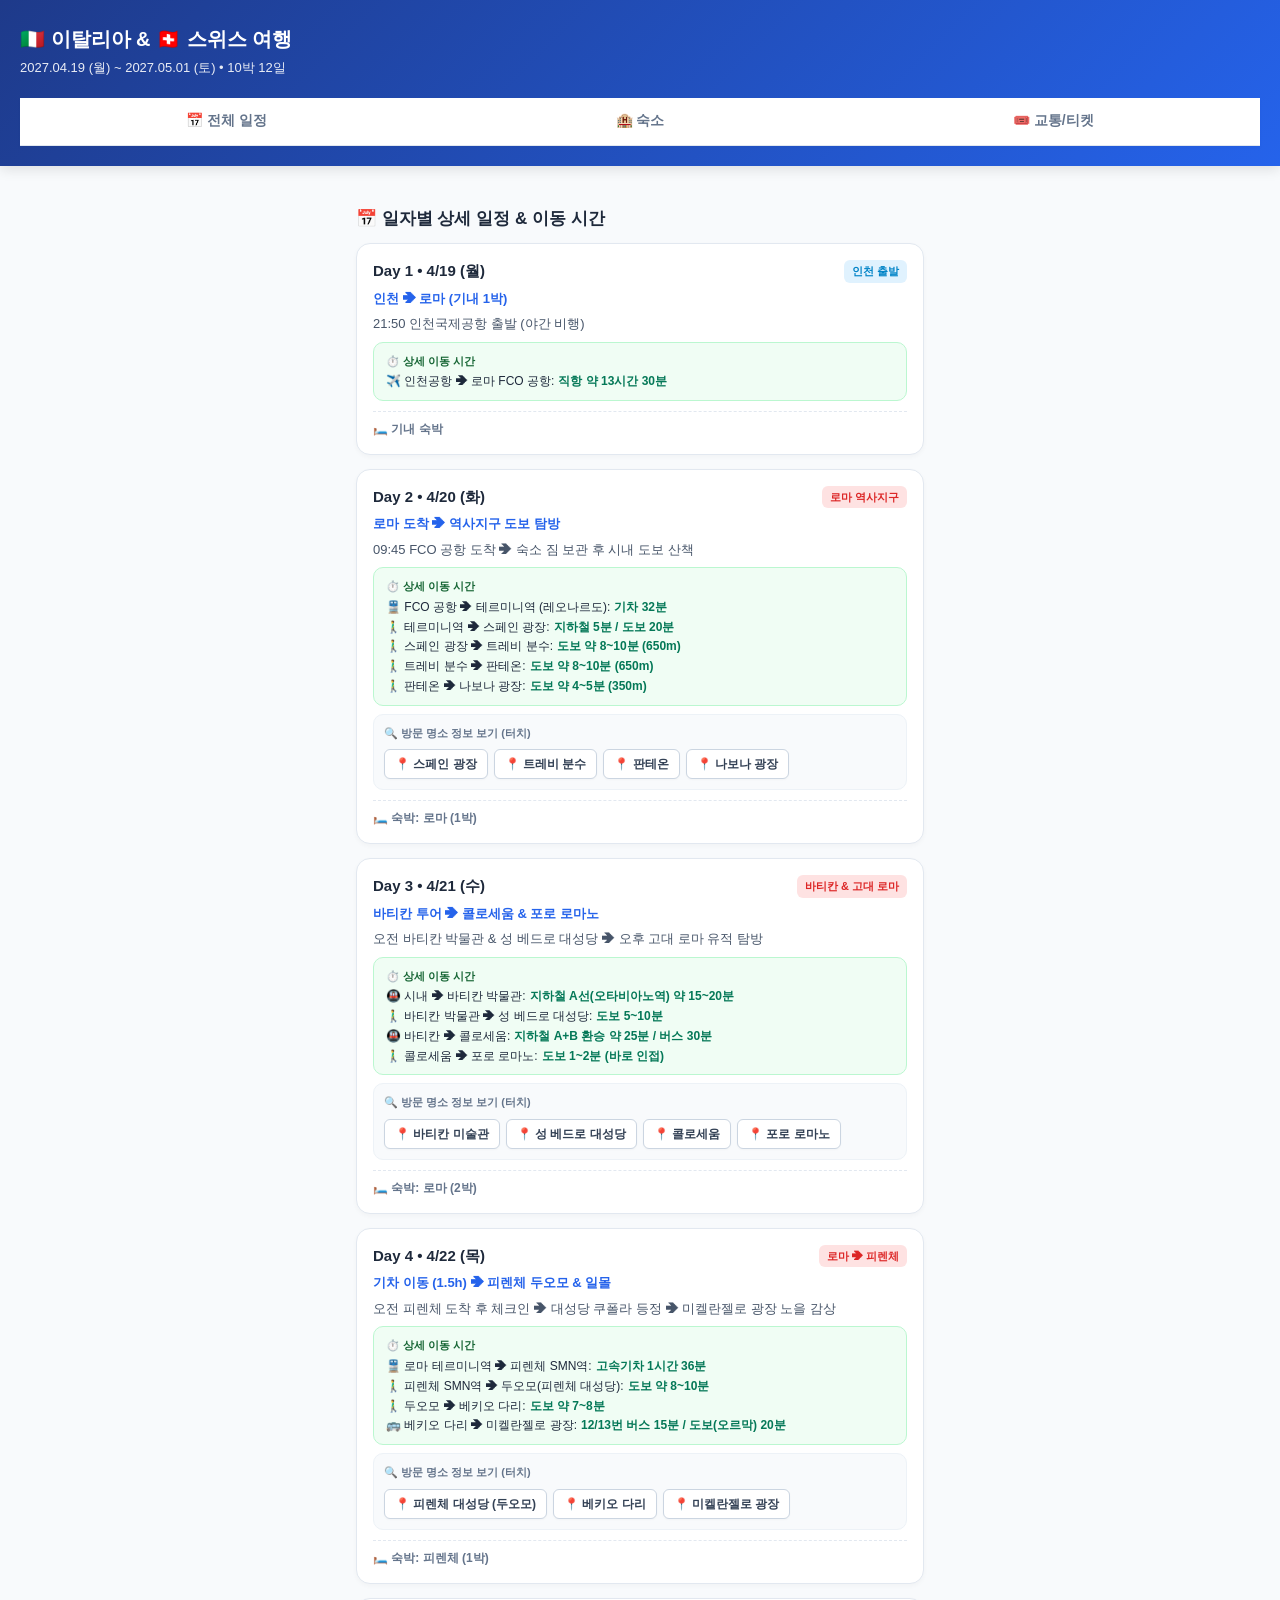
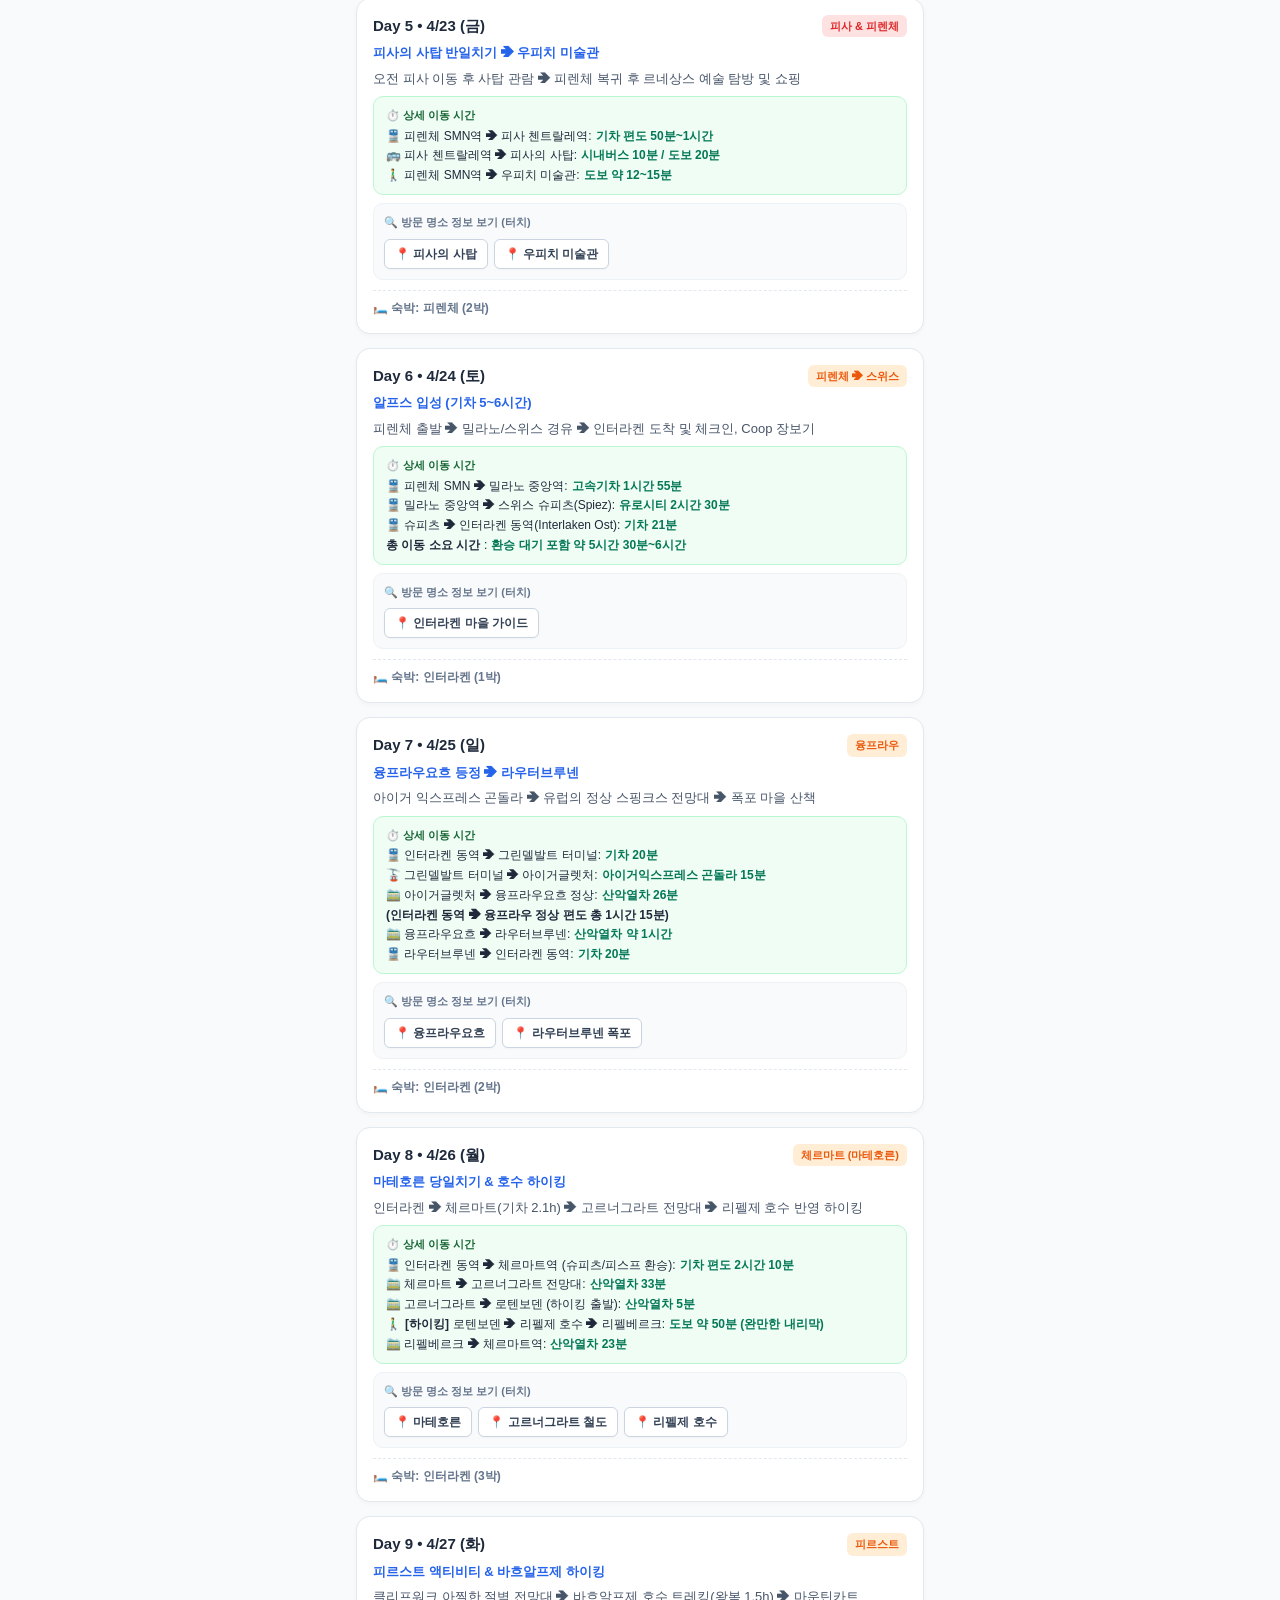
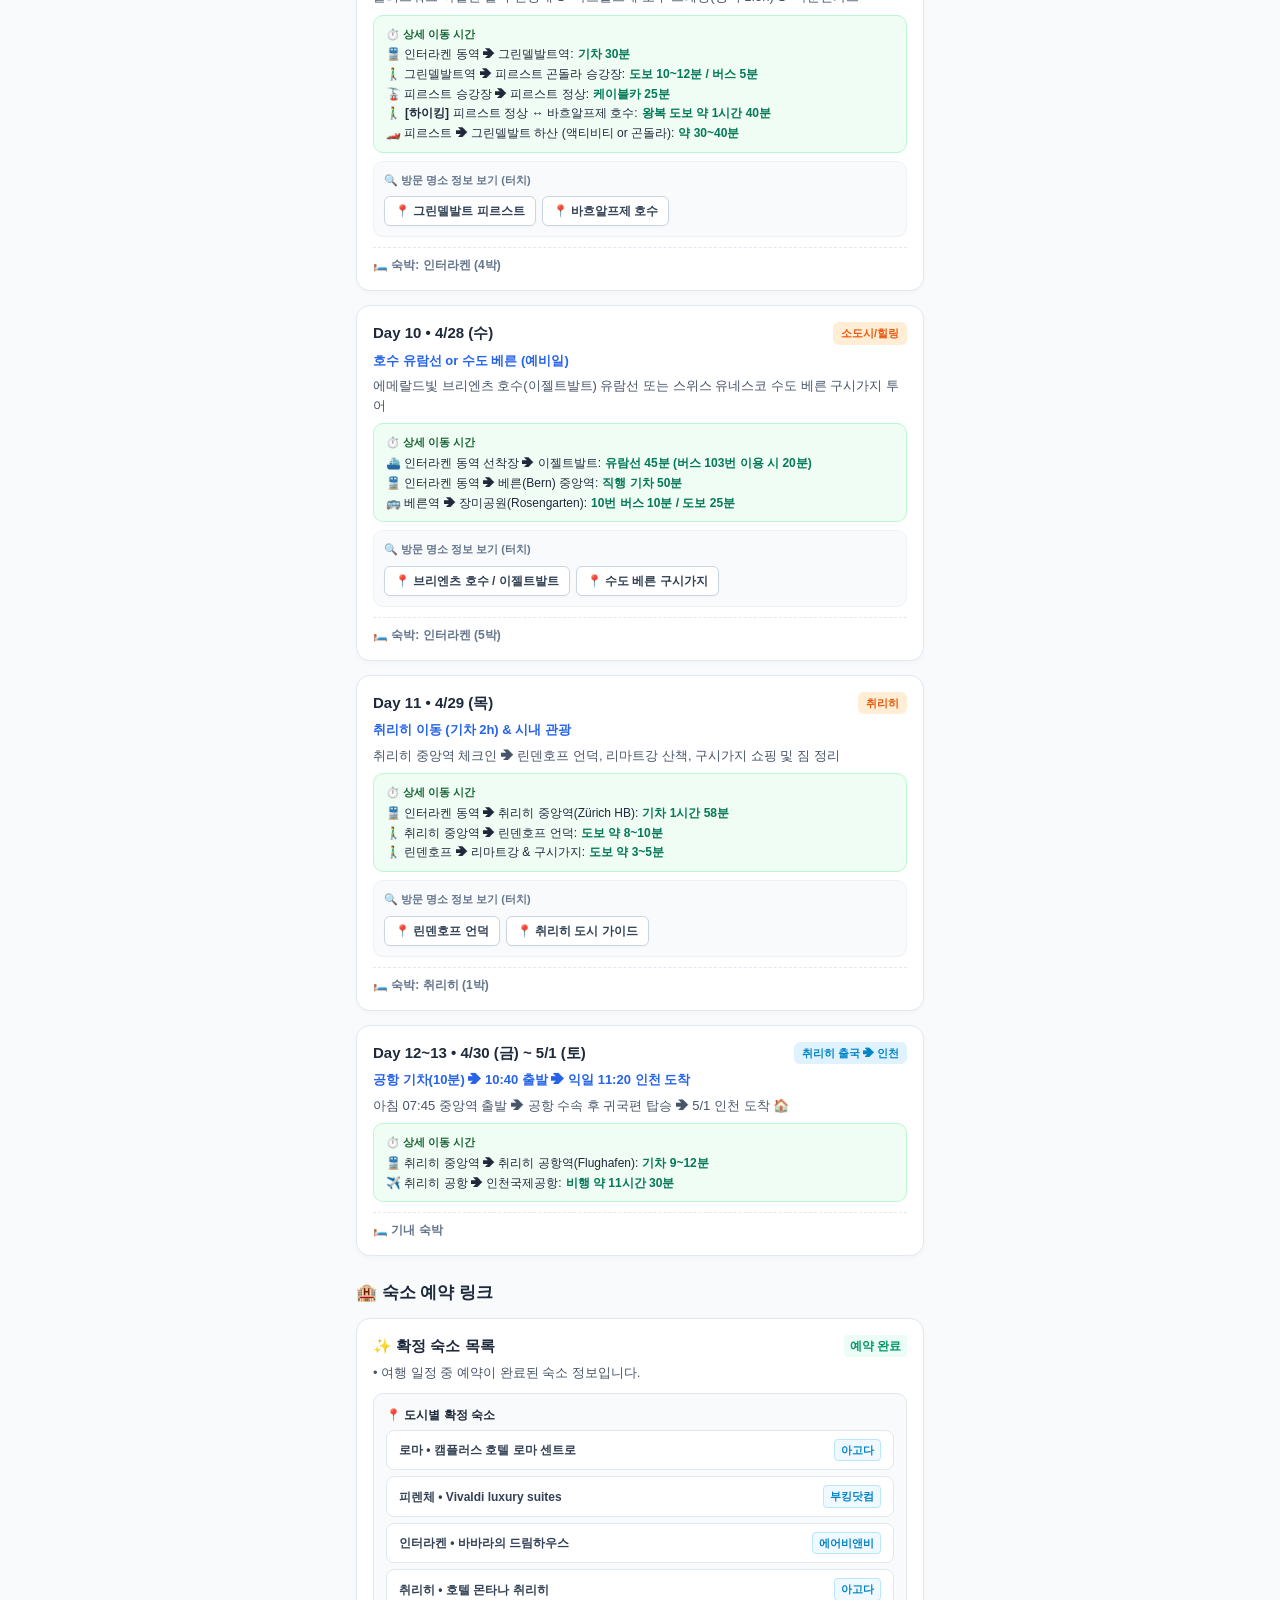
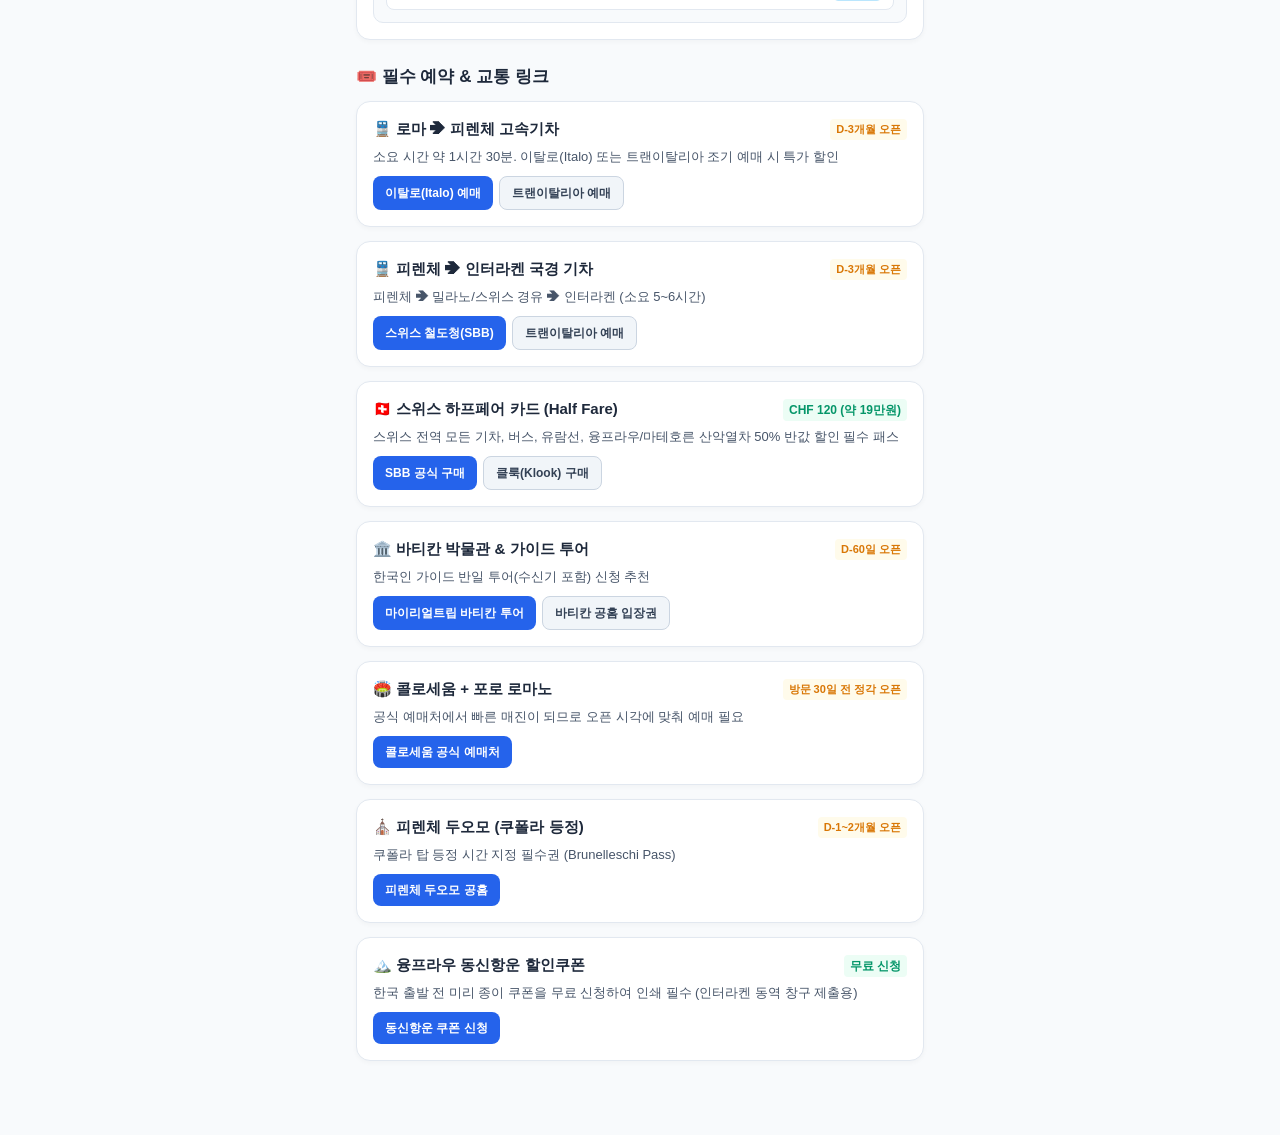
==== commit 68399529: "Update travel.html" ====
--- a/travel.html
+++ b/travel.html
@@ -341,7 +341,7 @@
             <p>2027.04.19 (월) ~ 2027.05.01 (토) • 10박 12일</p>
             <nav class="nav-tabs">
                 <a href="#schedule" class="nav-tab">📅 전체 일정</a>
-                <a href="#stays" class="nav-tab">🏨 숙소 예약</a>
+                <a href="#stays" class="nav-tab">🏨 숙소</a>
                 <a href="#tickets" class="nav-tab">🎟️ 교통/티켓</a>
             </nav>
         </header>
@@ -800,210 +800,51 @@
                 <div class="day-stay">🛏️ 기내 숙박</div>
             </div>
 
-            <!-- 2. 숙소 예약 관리 & 링크 -->
+            <!-- 2. 숙소 관리 & 링크 -->
             <h2 class="section-title" id="stays">🏨 숙소 예약 링크</h2>
 
-            <!-- 로마 숙소 카드 -->
-            <div class="card">
-                <div class="day-header">
-                    <span class="day-title">🇮🇹 로마 (2박)</span>
-                    <span class="price-tag">1박 20~35만 원</span>
+            <!-- 확정 숙소 카드 -->
+            <div class="card">
+                <div class="day-header">
+                    <span class="day-title">✨ 확정 숙소 목록</span>
+                    <span class="price-tag">예약 완료</span>
                 </div>
                 <div class="day-desc">
-                    •
-                    <b>일정</b>: 2027.04.20 (화) ~ 04.22 (목)<br>
-                    •
-                    <b>위치 가이드</b>: 테르미니역 인근(이동 편리) or 스페인 광장 부근(치안·쇼핑)
+                    • 여행 일정 중 예약이 완료된 숙소 정보입니다.
                 </div>
 
                 <div class="hotel-group">
-                    <div class="hotel-sub-title">📍 테르미니역 인근 후보</div>
+                    <div class="hotel-sub-title">📍 도시별 확정 숙소</div>
                     <div class="hotel-list">
                         <a
-                            href="https://www.booking.com/Share-Rk85kP9"
+                            href="https://www.agoda.com/ko-kr/camplus-hotel-roma-centro/hotel/rome-it.html?ds=nik%2FxZPCPa0CNs7y"
                             target="_blank"
                             class="hotel-item">
-                            <span class="hotel-name">호텔 파트리아
-                                <span class="hotel-note">(가성비·잠만 자기 좋은)</span></span>
+                            <span class="hotel-name">로마 • 캠플러스 호텔 로마 센트로</span>
+                            <span class="hotel-tag">아고다</span>
+                        </a>
+                        <a
+                            href="https://www.booking.com/Share-szkHgYe"
+                            target="_blank"
+                            class="hotel-item">
+                            <span class="hotel-name">피렌체 • Vivaldi luxury suites</span>
                             <span class="hotel-tag">부킹닷컴</span>
                         </a>
                         <a
-                            href="https://www.booking.com/Share-cfbZnf4"
+                            href="https://www.airbnb.co.kr/rooms/23495554?guests=1&adults=1&s=67&unique_share_id=7110d1cc-588f-4a70-b777-e1af5946587d"
                             target="_blank"
                             class="hotel-item">
-                            <span class="hotel-name">라일레 호텔 레지오</span>
-                            <span class="hotel-tag">부킹닷컴</span>
+                            <span class="hotel-name">인터라켄 • 바바라의 드림하우스</span>
+                            <span class="hotel-tag">에어비앤비</span>
                         </a>
                         <a
-                            href="https://www.booking.com/Share-vV6eHO"
+                            href="https://www.agoda.com/ko-kr/hotel-montana-zurich/hotel/zurich-ch.html?ds=kaIXKiPzJa13mC5U"
                             target="_blank"
                             class="hotel-item">
-                            <span class="hotel-name">호텔 임페로</span>
-                            <span class="hotel-tag">부킹닷컴</span>
-                        </a>
-                        <a
-                            href="https://www.booking.com/Share-gGUxVRx"
-                            target="_blank"
-                            class="hotel-item">
-                            <span class="hotel-name">IQ호텔 로마</span>
-                            <span class="hotel-tag">부킹닷컴</span>
-                        </a>
-                        <a
-                            href="https://www.booking.com/Share-tAHu6z"
-                            target="_blank"
-                            class="hotel-item">
-                            <span class="hotel-name">더 로마 헬로</span>
-                            <span class="hotel-tag">부킹닷컴</span>
+                            <span class="hotel-name">취리히 • 호텔 몬타나 취리히</span>
+                            <span class="hotel-tag">아고다</span>
                         </a>
                     </div>
-
-                    <div class="hotel-sub-title">📍 스페인 광장 인근 후보</div>
-                    <div class="hotel-list">
-                        <a
-                            href="https://www.booking.com/Share-X7P2Rj"
-                            target="_blank"
-                            class="hotel-item">
-                            <span class="hotel-name">호텔 크로체 디 말타</span>
-                            <span class="hotel-tag">부킹닷컴</span>
-                        </a>
-                    </div>
-                </div>
-
-                <div class="btn-group">
-                    <a href="https://www.agoda.com" target="_blank" class="btn btn-primary">아고다 전체 검색</a>
-                    <a href="https://www.booking.com" target="_blank" class="btn">부킹닷컴 전체 검색</a>
-                </div>
-            </div>
-
-            <!-- 피렌체 숙소 카드 -->
-            <div class="card">
-                <div class="day-header">
-                    <span class="day-title">🇮🇹 피렌체 (2박)</span>
-                    <span class="price-tag">1박 18~30만 원</span>
-                </div>
-                <div class="day-desc">
-                    •
-                    <b>일정</b>: 2027.04.22 (목) ~ 04.24 (토)<br>
-                    •
-                    <b>위치 가이드</b>: 산타 마리아 노벨라(SMN) 역 도보 5~10분 거리
-                </div>
-
-                <div class="hotel-group">
-                    <div class="hotel-sub-title">📍 피렌체 SMN역 & 시내 후보</div>
-                    <div class="hotel-list">
-                        <a
-                            href="https://www.booking.com/Share-VTbyPpx"
-                            target="_blank"
-                            class="hotel-item">
-                            <span class="hotel-name">Hotel Rosso23 - WTB Hotels</span>
-                            <span class="hotel-tag">부킹닷컴</span>
-                        </a>
-                        <a
-                            href="https://www.booking.com/Share-HnkjLkn"
-                            target="_blank"
-                            class="hotel-item">
-                            <span class="hotel-name">C-호텔스 디플로맷</span>
-                            <span class="hotel-tag">부킹닷컴</span>
-                        </a>
-                        <a
-                            href="https://www.booking.com/Share-gzKzjIx"
-                            target="_blank"
-                            class="hotel-item">
-                            <span class="hotel-name">레지던스 포르타 알 프라토</span>
-                            <span class="hotel-tag">부킹닷컴</span>
-                        </a>
-                    </div>
-                </div>
-
-                <div class="btn-group">
-                    <a href="https://www.agoda.com" target="_blank" class="btn btn-primary">아고다 전체 검색</a>
-                    <a href="https://www.booking.com" target="_blank" class="btn">부킹닷컴 전체 검색</a>
-                </div>
-            </div>
-
-            <!-- 스위스 인터라켄 카드 -->
-            <div class="card">
-                <div class="day-header">
-                    <span class="day-title">🇨🇭 인터라켄 (5박 연박)</span>
-                    <span class="price-tag">1박 25~45만 원</span>
-                </div>
-                <div class="day-desc">
-                    •
-                    <b>일정</b>: 2027.04.24 (토) ~ 04.29 (목)<br>
-                    •
-                    <b>추천 위치</b>: 인터라켄 동역(Interlaken Ost) 도보권 (샬레/취사 추천)
-                </div>
-
-                <div class="hotel-group">
-                    <div class="hotel-sub-title">📍 인터라켄역</div>
-                    <div class="hotel-list">
-                        <a
-                            href="https://www.booking.com/Share-aI8J0t"
-                            target="_blank"
-                            class="hotel-item">
-                            <span class="hotel-name">아파트먼트 하더</span>
-                            <span class="hotel-tag">부킹닷컴</span>
-                        </a>
-                        <a
-                            href="https://www.airbnb.co.kr/rooms/15727214?check_in=2027-04-24&check_out=2027-04-29&guests=1&adults=2&s=67&unique_share_id=62573643-50aa-45cd-bef5-baca8c2db8cd"
-                            target="_blank"
-                            class="hotel-item">
-                            <span class="hotel-name">갤러리 스튜디오 융프라우빌릭 바이 인터홈</span>
-                            <span class="hotel-tag">에어비엔비</span>
-                        </a>
-                        <a
-                            href="https://www.airbnb.co.kr/rooms/1052105375759521306?check_in=2027-04-24&check_out=2027-04-29&guests=1&adults=2&s=67&unique_share_id=a31e6a3b-600d-4765-bef6-b645d265bcc8"
-                            target="_blank"
-                            class="hotel-item">
-                            <span class="hotel-name">에디스 아파트 2</span>
-                            <span class="hotel-tag">에어비엔비</span>
-                        </a>
-                    </div>
-                    
-                </div>
-
-                <div class="btn-group">
-                    <a href="https://www.booking.com" target="_blank" class="btn btn-primary">부킹닷컴 인터라켄</a>
-                    <a href="https://www.airbnb.co.kr" target="_blank" class="btn">에어비앤비 샬레</a>
-                </div>
-            </div>
-
-            <!-- 스위스 취리히 카드 -->
-            <div class="card">
-                <div class="day-header">
-                    <span class="day-title">🇨🇭 취리히 (1박)</span>
-                    <span class="price-tag">1박 25~40만 원</span>
-                </div>
-                <div class="day-desc">
-                    •
-                    <b>일정</b>: 2027.04.29 (목) ~ 04.30 (금)<br>
-                    •
-                    <b>추천 위치</b>: 취리히 중앙역(Zürich HB) 도보 5분 이내 (공항 기차 10분 연결)
-                </div>
-                <div class="hotel-group">
-                    <div class="hotel-sub-title">📍 취리히역</div>
-                    <div class="hotel-list">
-                        <a
-                            href="https://www.booking.com/Share-q52wTd8"
-                            target="_blank"
-                            class="hotel-item">
-                            <span class="hotel-name">Guesthouse fürDich</span>
-                            <span class="hotel-tag">부킹닷컴</span>
-                        </a>
-                        <a
-                            href="https://www.booking.com/Share-HijcVNG"
-                            target="_blank"
-                            class="hotel-item">
-                            <span class="hotel-name">Josephine's Guesthouse</span>
-                            <span class="hotel-tag">부킹닷컴</span>
-                        </a>
-                    </div>
-                    
-                </div>
-                
-                <div class="btn-group">
-                    <a href="https://www.agoda.com" target="_blank" class="btn btn-primary">아고다 취리히</a>
-                    <a href="https://www.booking.com" target="_blank" class="btn">부킹닷컴 취리히</a>
                 </div>
             </div>
 
@@ -1103,4 +944,4 @@
         </div>
 
     </body>
-</html>+</html>
